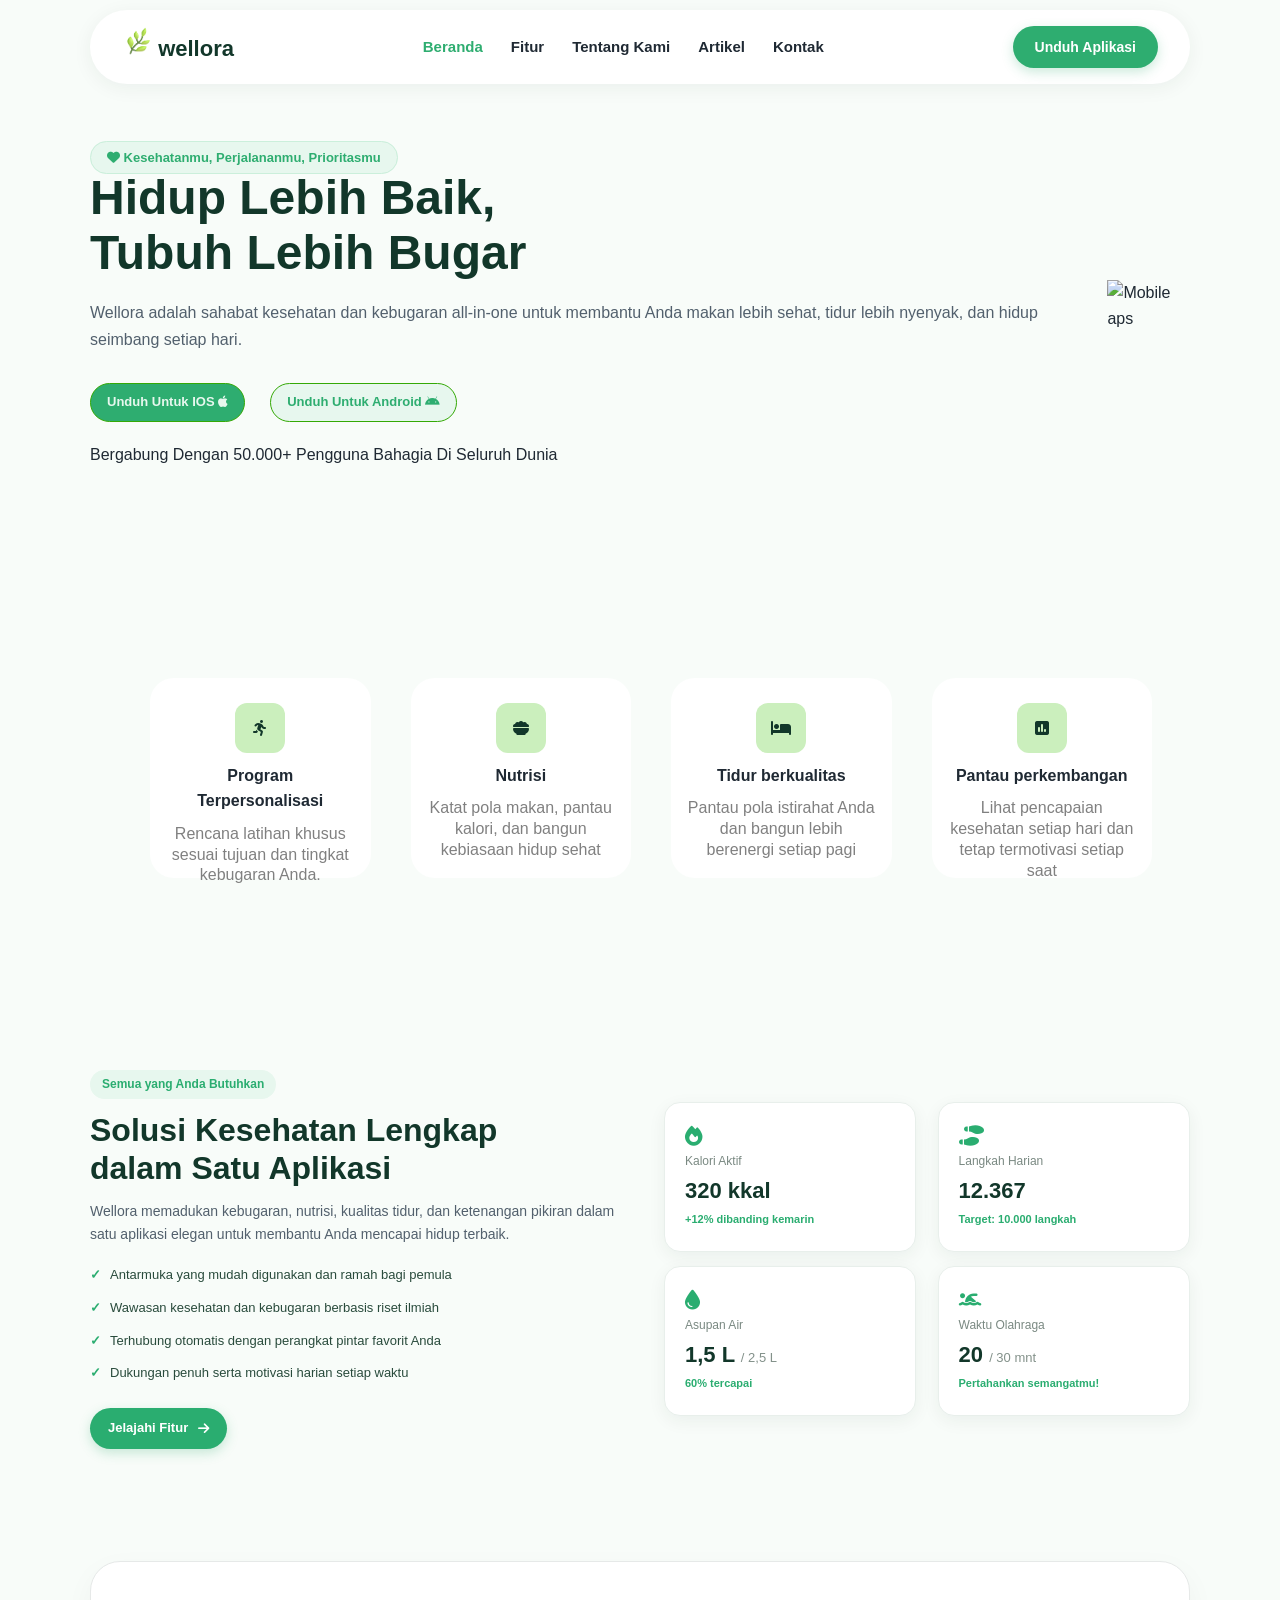
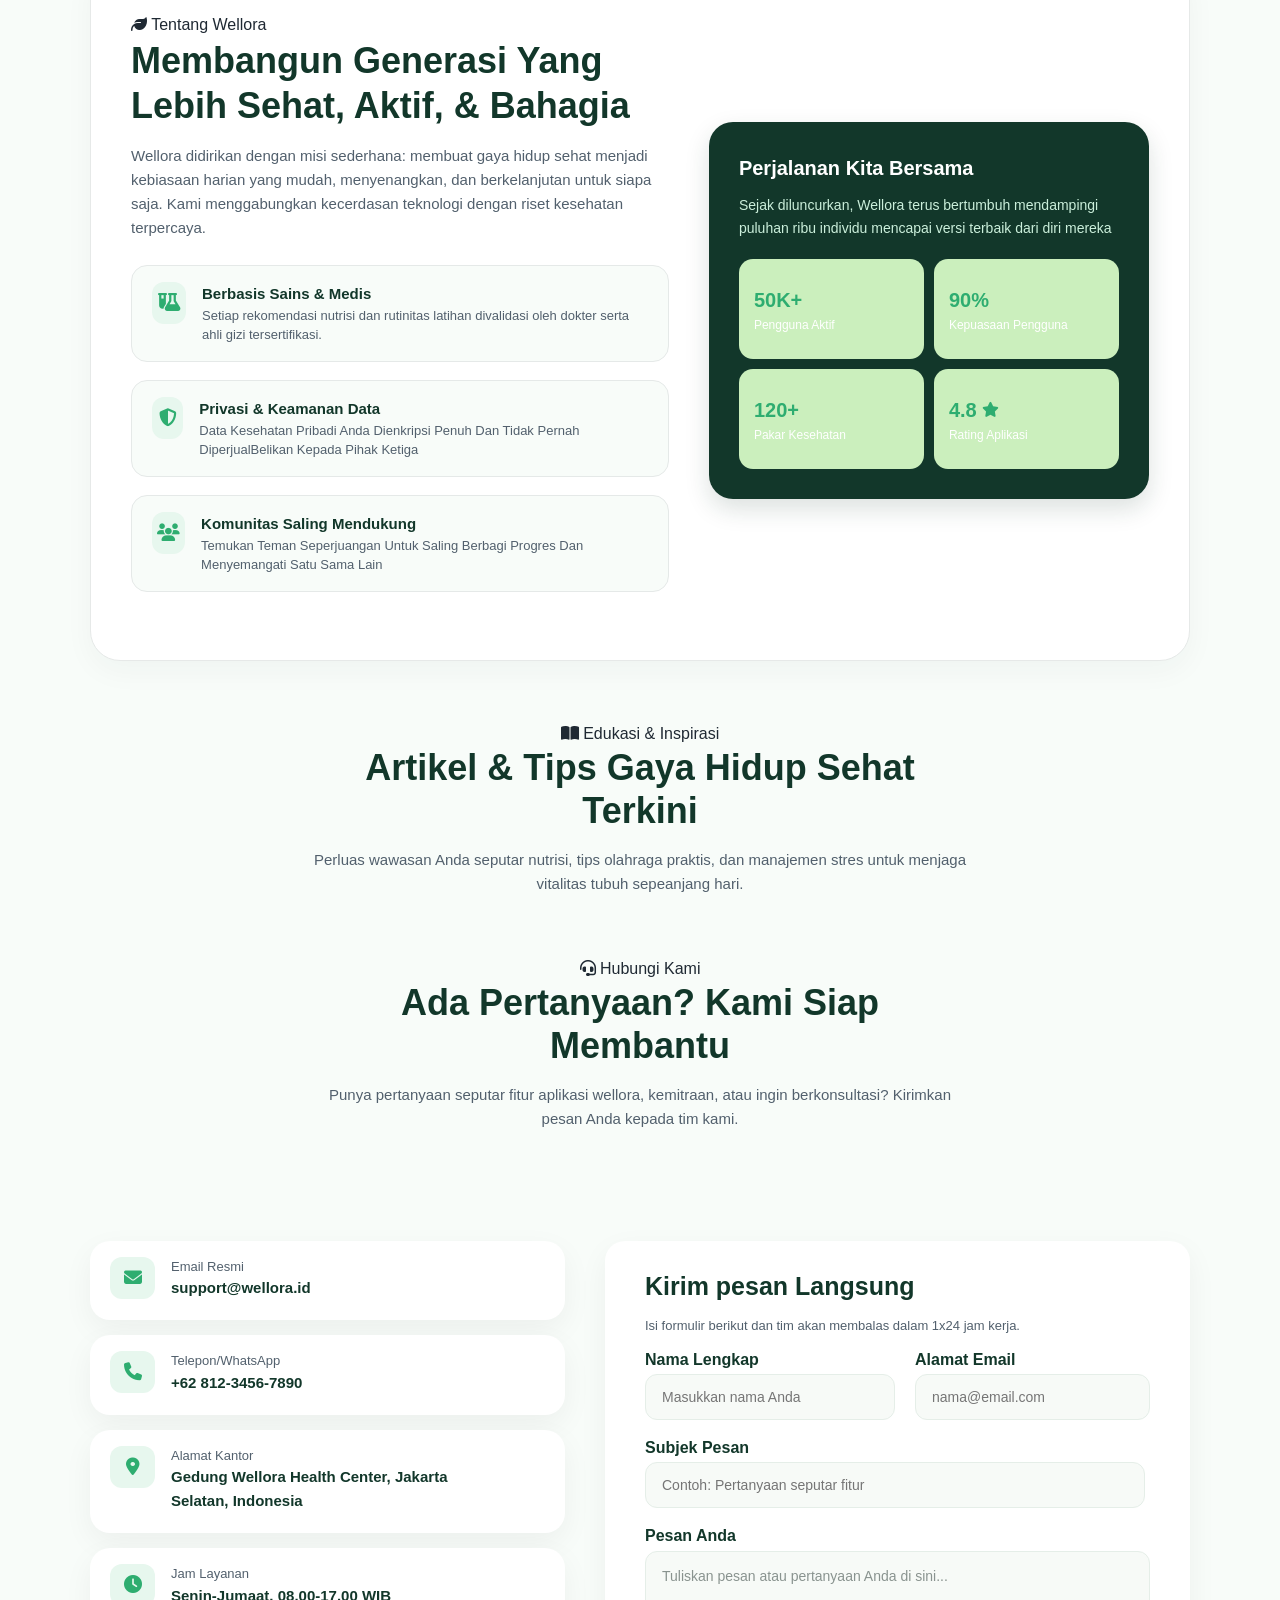
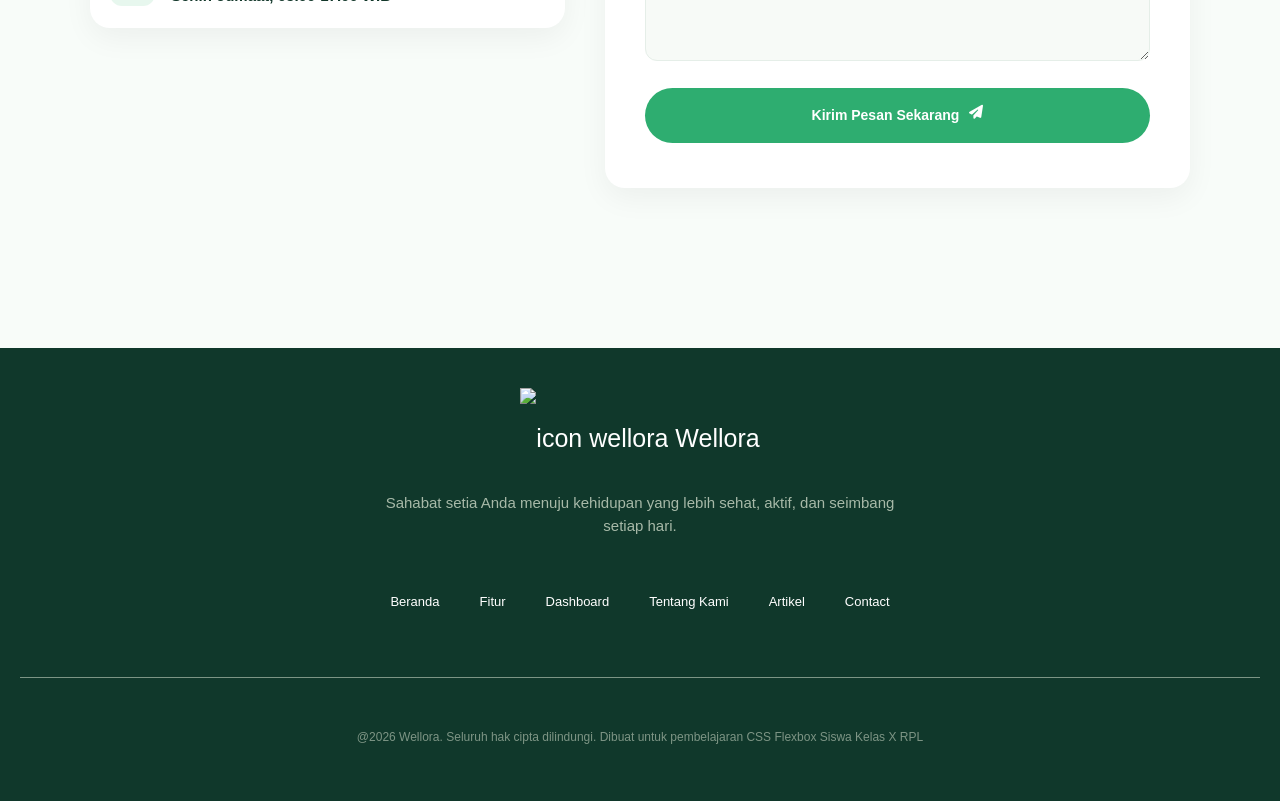
==== index.html @ 024cc9a0 "update lagi" ====
<!doctype html>
<html lang="en">
  <head>
    <meta charset="UTF-8" />
    <meta name="viewport" content="width=device-width, initial-scale=1.0" />
    <link rel="stylesheet" href="style.css" />
    <!-- Font Awesome Icon Library -->
    <link
      rel="stylesheet"
      href="https://cdnjs.cloudflare.com/ajax/libs/font-awesome/6.7.2/css/all.min.css"
    />
    <title>Wellora</title>
  </head>
  <body>
    <!-- Header -->
    <header>
      <!-- logo -->
      <a href="#" class="nav-logo">
        <span class="nav-logo">
          <img
            src="asset/logo wellora.png"
            alt="icon wellora"
            width="30"
            height="30"
          />
        </span>
        wellora
      </a>

      <!-- menu -->
      <nav class="nav-menu" id="beranda">
        <a href="#beranda" class="nav-item active"> Beranda </a>
        <a href="#feature" class="nav-item"> Fitur </a>
        <a href="#tenkam" class="nav-item"> Tentang Kami </a>
        <a href="#artikel" class="nav-item"> Artikel </a>
        <a href="#contact" class="nav-item"> Kontak </a>
      </nav>

      <!-- Tombol -->
      <div class="nav-button">
        <a href="#" class="btn-unduh"> Unduh Aplikasi</a>
      </div>
    </header>

    <!-- Hero -->
    <section class="hero">
      <div class="Text-Hero">
        <span class="badge-hero">
          <i class="fa-solid fa-heart"></i> Kesehatanmu, Perjalananmu,
          Prioritasmu
        </span>

        <h1 class="judul-hero">
          Hidup Lebih Baik,<br />
          Tubuh Lebih Bugar
        </h1>

        <p class="deskripsi-hero">
          Wellora adalah sahabat kesehatan dan kebugaran all-in-one untuk
          membantu Anda makan lebih sehat, tidur lebih nyenyak, dan hidup
          seimbang setiap hari.
        </p>

        <div class="button-hero">
          <a class="btn-hero-2" href="#"
            >Unduh Untuk IOS <i class="fa-brands fa-apple"></i
          ></a>
          <a class="btn-hero-3" href="#"
            >Unduh Untuk Android <i class="fa-brands fa-android"></i
          ></a>
        </div>

        <div class="tagline">
          Bergabung Dengan 50.000+ Pengguna Bahagia Di Seluruh Dunia
        </div>
      </div>

      <div class="Gambar-Hero">
        <img src="Asset/mobile.png" alt="Mobile aps" class="gambar" />
      </div>
    </section>

    <!-- kontainer -->
    <section class="container">
      <div class="box">
        <div class="icon"><i class="fa - solid fa-person-running"></i></div>
        <h4 class="desk-box">Program Terpersonalisasi</h4>
        <p class="p-icon">
          Rencana latihan khusus sesuai tujuan dan tingkat kebugaran Anda.
        </p>
        ​​
      </div>

      <div class="box">
        <div class="icon"><i class="fa - solid fa-bowl-food"> </i></div>
        <h4 class="desk-box">Nutrisi</h4>
        <p class="p-icon">
          Katat pola makan, pantau kalori, dan bangun kebiasaan hidup sehat
        </p>
      </div>

      <div class="box">
        <div class="icon"><i class="fa - solid fa-bed"> </i></div>
        <h4 class="desk-box">Tidur berkualitas</h4>
        <p class="p-icon">
          Pantau pola istirahat Anda dan bangun lebih berenergi setiap pagi
        </p>
      </div>

      <div class="box">
        <div class="icon">
          <i class="fa - solid fa-square-poll-vertical"> </i>
        </div>
        <h4 class="desk-box">Pantau perkembangan</h4>
        <p class="p-icon">
          Lihat pencapaian kesehatan setiap hari dan tetap termotivasi setiap
          saat
        </p>
      </div>
    </section>

    <!-- Solusi -->
    <section class="solusi" id="feature">
      <div class="solusi-copy">
        <span class="solusi-badge">Semua yang Anda Butuhkan</span>
        <h2>Solusi Kesehatan Lengkap dalam Satu Aplikasi</h2>
        <p class="solusi-desc">
          Wellora memadukan kebugaran, nutrisi, kualitas tidur, dan ketenangan
          pikiran dalam satu aplikasi elegan untuk membantu Anda mencapai hidup
          terbaik.
        </p>
        <ul class="solusi-list">
          <li>Antarmuka yang mudah digunakan dan ramah bagi pemula</li>
          <li>Wawasan kesehatan dan kebugaran berbasis riset ilmiah</li>
          <li>Terhubung otomatis dengan perangkat pintar favorit Anda</li>
          <li>Dukungan penuh serta motivasi harian setiap waktu</li>
        </ul>
        <a href="#" class="solusi-button"
          >Jelajahi Fitur
          <i class="fa-solid fa-arrow-right" aria-hidden="true"></i
        ></a>
      </div>
      <div class="solusi-grid">
        <article class="solusi-card">
          <i class="fa-solid fa-fire"></i>
          <span class="stat-label">Kalori Aktif</span>
          <strong>320 kkal</strong>
          <span class="stat-note">+12% dibanding kemarin</span>
        </article>
        <article class="solusi-card">
          <i class="fa-solid fa-shoe-prints stat-icon" aria-hidden="true"></i>
          <span class="stat-label">Langkah Harian</span>
          <strong>12.367</strong>
          <span class="stat-note">Target: 10.000 langkah</span>
        </article>
        <article class="solusi-card">
          <i class="fa-solid fa-droplet stat-icon" aria-hidden="true"></i>
          <span class="stat-label">Asupan Air</span>
          <strong>1,5 L <small>/ 2,5 L</small></strong>
          <span class="stat-note">60% tercapai</span>
        </article>
        <article class="solusi-card">
          <i
            class="fa-solid fa-person-swimming stat-icon"
            aria-hidden="true"
          ></i>
          <span class="stat-label">Waktu Olahraga</span>
          <strong>20 <small>/ 30 mnt</small></strong>
          <span class="stat-note">Pertahankan semangatmu!</span>
        </article>
      </div>
    </section>

    <!-- tentang kami -->
    <section class="tentang" id="tenkam">
      <div class="tentang-kiri">
        <span class="tentang-badge">
          <i class="fa-solid fa-leaf"></i> Tentang Wellora
        </span>
        <h2 class="tentang-title">
          Membangun Generasi Yang Lebih Sehat, Aktif, & Bahagia
        </h2>
        <p class="tentang-desc">
          Wellora didirikan dengan misi sederhana: membuat gaya hidup sehat
          menjadi kebiasaan harian yang mudah, menyenangkan, dan berkelanjutan
          untuk siapa saja. Kami menggabungkan kecerdasan teknologi dengan riset
          kesehatan terpercaya.
        </p>
        <div class="tentang-values">
          <!-- value 1 -->
          <div class="value-item">
            <div class="value-icon">
              <i class="fa-solid fa-flask-vial"></i>
            </div>
            <div class="value-text">
              <div class="value-title">Berbasis Sains & Medis</div>
              <div class="value-desc">
                Setiap rekomendasi nutrisi dan rutinitas latihan divalidasi oleh
                dokter serta ahli gizi tersertifikasi.
              </div>
            </div>
          </div>

          <!-- Value 2 -->
          <div class="value-item">
            <div class="value-icon">
              <i class="fa-solid fa-shield-halved"></i>
            </div>
            <div class="value-text">
              <div class="value-title">Privasi & Keamanan Data</div>
              <div class="value-desc">
                Data Kesehatan Pribadi Anda Dienkripsi Penuh Dan Tidak Pernah
                DiperjualBelikan Kepada Pihak Ketiga
              </div>
            </div>
          </div>

          <!-- Value 3 -->
          <div class="value-item">
            <div class="value-icon"><i class="fa-solid fa-users"></i></div>
            <div class="value-text">
              <div class="value-title">Komunitas Saling Mendukung</div>
              <div class="value-desc">
                Temukan Teman Seperjuangan Untuk Saling Berbagi Progres Dan
                Menyemangati Satu Sama Lain
              </div>
            </div>
          </div>
        </div>
      </div>

      <div class="tentang-kanan">
        <div class="box-tentang-kanan">
          <h2 class="title-tentang-kanan">Perjalanan Kita Bersama</h2>
          <p class="desc-tentang-kanan">
            Sejak diluncurkan, Wellora terus bertumbuh mendampingi puluhan ribu
            individu mencapai versi terbaik dari diri mereka
          </p>

          <div class="card-tentang-kanan">
            <div class="card-item">
              <span class="card-tentang-kanan-bawah">50K+</span>
              <span class="deskrip">Pengguna Aktif</span>
            </div>
            <div class="card-item">
              <span class="card-tentang-kanan-bawah">90%</span>
              <span class="deskrip">Kepuasaan Pengguna</span>
            </div>
            <div class="card-item">
              <span class="card-tentang-kanan-bawah">120+</span>
              <span class="deskrip">Pakar Kesehatan</span>
            </div>
            <div class="card-item">
              <span class="card-tentang-kanan-bawah"
                >4.8 <i class="fa-solid fa-star fa-xs"></i
              ></span>
              <span class="deskrip">Rating Aplikasi</span>
            </div>
          </div>
        </div>
      </div>
    </section>

    <!-- Artikel -->
     <section class="artikel" id="artikel">
  <div class="containerartikel">
    <span>
      <i class="fa-solid fa-book-open"></i> Edukasi & Inspirasi
    </span>
    <h1>Artikel & Tips Gaya Hidup Sehat<br>Terkini</h1>
    <p>Perluas wawasan Anda seputar nutrisi, tips olahraga praktis, dan manajemen stres untuk menjaga<br>vitalitas tubuh sepeanjang hari.</p>
  </div>
     </section>
  <!-- hubungi kami -->
  <section class="hubkami">
  <div class="containerhub">
    <span>
      <i class="fa-solid fa-headset"></i> Hubungi Kami
    </span>
    <h1>Ada Pertanyaan? Kami Siap<br>Membantu</h1>
    <p>Punya pertanyaan seputar fitur aplikasi wellora, kemitraan, atau ingin berkonsultasi? Kirimkan<br>pesan Anda kepada tim kami.</p>
  </div>
  </section>
  <section class="help" id="contact">
  <div class="line">
       <div class="linevalues">
         <div class="lineitem">
          <div class="lineicon">
          <i class="fa-solid fa-envelope"></i>
        </div>
        <div class="linetext">
          <div class="linetitle">Email Resmi</div>
         <div class="linedesc">support@wellora.id</div>
        </div>
       </div>
       <div class="lineitem">
          <div class="lineicon">
          <i class="fa-solid fa-phone"></i>
        </div>
        <div class="linetext">
          <div class="linetitle">Telepon/WhatsApp</div>
         <div class="linedesc">+62 812-3456-7890</div>
        </div>
       </div>
       <div class="lineitem">
          <div class="lineicon">
          <i class="fa-solid fa-location-dot"></i>
        </div>
        <div class="linetext">
          <div class="linetitle">Alamat Kantor</div>
         <div class="linedesc">Gedung Wellora Health Center, Jakarta <br> Selatan, Indonesia</div>
        </div>
       </div>
       <div class="lineitem">
          <div class="lineicon">
          <i class="fa-solid fa-clock"></i>
        </div>
        <div class="linetext">
          <div class="linetitle">Jam Layanan</div>
         <div class="linedesc">Senin-Jumaat, 08.00-17.00 WIB</div>
        </div>
       </div>
      </div>


    <div class="kirimepesan">
      <h1>Kirim pesan Langsung</h1>
      <p>Isi formulir berikut dan tim akan membalas dalam 1x24 jam kerja.</p>
      <div class="nama">
        <div class="namalengkap">
          <h2>Nama Lengkap</h2>
          <input type="text" placeholder="Masukkan nama Anda">
        </div>
          <div class="alamatemail">
            <h2>Alamat Email</h2>
            <input type="email" placeholder="nama@email.com">
          </div>
        </div>
          <div class="subjek">
            <div class="subjekpesan">
              <h2>Subjek Pesan</h2>
              <input type="text" placeholder="Contoh: Pertanyaan seputar fitur">
            </div>
            <div class="pesan">
              <div class="pesananda">
                <h2>Pesan Anda</h2>
                <textarea placeholder="Tuliskan pesan atau pertanyaan Anda di sini..."></textarea>
              </div>
            </div>
          </div>
      
      <div class="btnpesan">
        <p>Kirim Pesan Sekarang <i class="fa-solid fa-paper-plane"></i></p>
      </div>
    </div>
  </section>

  <!-- Footer -->
  <footer>
    <a href="#">
     <span>
      <img src="assets/logo wellora.png" alt="icon wellora" width="30" height="30">
     </span>
     Wellora
    </a>
    <p>Sahabat setia Anda menuju kehidupan yang lebih sehat, aktif, dan seimbang <br> setiap hari.</p>
      <nav>
      <a href="#" class="navfooter">Beranda</a>
      <a href="#" class="navfooter">Fitur</a>
      <a href="#" class="navfooter">Dashboard</a>
      <a href="#" class="navfooter">Tentang Kami</a>
      <a href="#" class="navfooter">Artikel</a>
      <a href="#" class="navfooter">Contact</a>
      </nav>
      <hr class="hrfooter">
      <p class="footerp">@2026 Wellora. Seluruh hak cipta dilindungi. Dibuat untuk pembelajaran CSS Flexbox Siswa Kelas X RPL</p>
  </footer>

    <button id="btnbacktotop" class="btn-back-to-top" onclick="keAtasHalaman()">
      <i class="fa-solid fa-arrow-up"></i>
    </button>

    <script>
      window.addEventListener("scroll", function () {
        const btntop = document.getElementById("btnbacktotop");

        if (window.scrollY > 300) {
          btntop.style.display = "flex";
        } else {
          btntop.style.display = "none";
        }
      });

      function keAtasHalaman() {
       window.scrollTo({
        top : 0, behavior: 'smooth'
       })
      }
    </script>
  </body>
</html>
---- style.css ----
:root{
  --warna-hijau-gelap : #12372A;
  --warna-buttom : #2EAD70;
  --warna-desc : #52606D;
  --size-text-desc : 16px
}

/* reset all */
* {
  box-sizing: border-box;
  margin: 0;
  padding: 0;
}

html{
  scroll-behavior: smooth;
}

body {
  font-family: "Segoe UI", Tahoma, Geneva, Verdana, sans-serif;
  background-color: #f8fcf9;
  color: #1f2933;
  line-height: 1.6; /*jarak antar baris */
}

/* memberikan jarak */
section{
  scroll-margin-top: 30px;
}

/* header dan navbar */
header {
  width: 90%;
  max-width: 1100px;
  background-color: white;
  border-radius: 40px;
  box-shadow: 0 4px 20px rgba(18, 55, 42, 0.06);
  margin: 10px auto 30px auto;
  padding: 16px 32px;

  display: flex;
  justify-content: space-between;
}

.nav-logo {
  font-size: 22px;
  font-weight: 800;
  color: #12372a;
  text-decoration: none;
}

.nav-menu {
  display: flex;
  align-items: center;
  gap: 28px;
}

.nav-item {
  color: #1f2933;
  text-decoration: none;
  font-weight: 600;
  font-size: 15px;
}

.nav-item:hover,
.nav-item.active {
  color: #2ead70;
  transition: color 0.2s ease;
}

.btn-unduh {
  background-color: #2ead70;
  padding: 10px 22px;
  border-radius: 25px;
  color: white;
  text-decoration: none;
  font-weight: 700;
  font-size: 14px;

  display: flex;
  align-items: center;

  box-shadow: 0 4px 12px rgba(46, 173, 112, 0.25);
}

.btn-unduh:hover {
  background-color: #248c5a;
  transform: translateY(-2px);
  transition: transform 0.2s ease;
}

/* hero section */
.hero,
.tentang {
  width: 90%;
  max-width: 1100px;
  margin: 0 auto;

  display: flex;
  justify-content: space-between;
  align-items: center;
  gap: 40px;

  padding-top: 30px;
  padding-bottom: 60px;
}

.gambar-hero {
}

.gambar {
  width: 100%;
  max-width: 380px;
  height: auto;
}

.badge-hero {
  background-color: #e7f7ee;
  color: #2ead70;
  padding: 8px 16px;
  border: 1px solid #cbefdb;
  border-radius: 20px;
  font-size: 13px;
  font-weight: 700;
}

.judul-hero {
  font-size: 48px;
  color: #12372a;
  font-weight: 800;
  line-height: 1.15;
  margin-bottom: 20px;
}

.deskripsi-hero {
  font-size: 16px;
  color: #52606d;
  line-height: 1.65;
  margin-bottom: 30px;
}

.button-hero {
  padding-bottom: 20px;

  display: flex;
  gap: 25px;
  align-items: center;
}

.btn-hero-2 {
  color: #e7f7ee;
  background-color: #2ead70;
  padding: 8px 16px;
  border: 1px solid #34a906;
  border-radius: 20px;
  font-size: 13px;
  font-weight: 700;
  text-decoration: none;
}

.btn-hero-2:hover {
  background-color: #e7f7ee;
  color: #2ead70;
  transform: translateY(-2px);
  transition: transform 0.2s ease;
}

.btn-hero-3 {
  color: #2ead70;
  background-color: #e7f7ee;
  padding: 8px 16px;
  border: 1px solid #34a906;
  border-radius: 20px;
  font-size: 13px;
  font-weight: 700;
  text-decoration: none;
}

.btn-hero-3:hover {
  background-color: #2ead70;
  color: #e7f7ee;
  transform: translateY(-2px);
  transition: transform 0.2s ease;
}

.container {
  width: 90%;
  max-width: auto;
  height: 500px;

  display: flex;

  align-items: center;
  gap: 40px;

  padding: 0 0 0 150px;
}

.box {
  width: 600px;
  height: 200px;
  border-radius: 24px;
  background-color: white;
  border: 1px;
  padding-top: 30px;
  /* box-shadow: 0 4px 20px rgba(18, 55, 42, 0.06); */
  display: block;
  text-align: center;

  padding: 15px;
}

/* Solusi */
.solusi {
  display: flex;
  justify-content: space-between;
  align-items: center;
  gap: 48px;
  width: 90%;
  max-width: 1100px;
  margin: 0 auto 70px;
  padding: 42px 0;
}

.solusi-copy {
  width: 48%;
}

.solusi-badge {
  display: inline-block;
  margin-bottom: 12px;
  padding: 5px 12px;
  border-radius: 20px;
  background: #e7f7ee;
  color: #2aad70;
  font-size: 12px;
  font-weight: 700;
}

.solusi-copy h2 {
  max-width: 480px;
  margin-bottom: 12px;
  color: #12372a;
  font-size: 32px;
  line-height: 1.2;
}

.solusi-desc {
  margin-bottom: 18px;
  color: #52606d;
  font-size: 14px;
  line-height: 1.7;
}

.solusi-list {
  display: flex;
  flex-direction: column;
  gap: 12px;
  margin-bottom: 24px;
  padding: 0;
  color: #294b3c;
  font-size: 13px;
  list-style: none;
}

.solusi-list li::before {
  content: "✓";
  margin-right: 9px;
  color: #2aad70;
  font-weight: 800;
}

.solusi-button {
  display: inline-flex;
  align-items: center;
  gap: 10px;
  padding: 10px 18px;
  border-radius: 24px;
  background: #2aad70;
  box-shadow: 0 4px 12px rgba(46, 173, 112, 0.25);
  color: #fff;
  font-size: 13px;
  font-weight: 700;
  text-decoration: none;
  transition:
    background-color 0.2s ease,
    transform 0.2s ease;
}

.solusi-button:hover {
  transform: translateY(-2px);
  background: #248c5a;
}

.solusi-grid {
  display: flex;
  flex-wrap: wrap;
  justify-content: space-between;
  gap: 14px;
  width: 48%;
}

.solusi-card {
  display: flex;
  min-height: 150px;
  flex-direction: column;
  align-items: flex-start;
  justify-content: center;
  gap: 6px;
  padding: 20px;
  border: 1px solid #e8efeb;
  border-radius: 16px;
  background: #fff;
  box-shadow: 0 5px 18px rgba(18, 55, 42, 0.06);
  width: 48%;
  color: #7a8982;
  font-size: 12px;
  transition: transform 0.2s ease;
}

.solusi-card i {
  color: #2aad70;
  font-size: 20px;
}

.solusi-card strong {
  color: #12372a;
  font-size: 22px;
  line-height: 1.25;
}

.solusi-card strong small {
  color: #83918a;
  font-size: 13px;
  font-weight: 500;
}

.solusi-card strong + span {
  color: #2aad70;
  font-size: 11px;
  font-weight: 600;
}
.solusi-card:hover {
  background-color: #ffffff;
  transform: translateY(-4px);
  box-shadow: 0 10px 24px rgba(18, 55, 42, 0.12);
}

.box:hover {
  transform: translateY(-5px);
  transition: transform 0.2s ease;
  box-shadow: 0 4px 20px rgba(11, 32, 25, 0.06);
}

.icon {
  background-color: #cbefbd;
  color: #12372a;
  border: 1px;
  border-radius: 12px;
  width: 50px;
  height: 50px;

  display: flex;
  justify-content: center;
  align-items: center;

  margin: auto;
  margin-top: 10px;
}

.desk-box {
  margin-top: 10px;
  margin-bottom: 10px;
}

.p-icon {
  line-height: 1.3;
  color: gray;
}

/* tentang */

.tentang {
  background-color: white;
  border-radius: 30px;
  box-shadow: 0 10px 30px rgba(18, 55, 42, 0.04);
  border: 1px solid #E6E9E8;

  padding: 50px 40px;
}

.tentang-kiri{
  display: flex;
  flex: 1.1;
  flex-direction: column;
}


.tentang-title{
  font-size: 36px;
  color: #12372A;
  font-weight: 800;
  line-height: 1.25;
  margin-bottom: 16px;
}

.tentang-desc{
  font-size: 15px;
  color: #52606D;
  line-height: 1.6;
  margin-bottom: 25px;
}

.value-item{
  display: flex;
  gap: 16px;
  background-color: #F8FCF9;
  padding: 16px 20px;
  border-radius: 16px;
  border: 1px solid #E5E9E8;
  margin-bottom: 18px;
}

.value-icon{
  font-size: 18px;
  border-radius: 12px;
  background-color: #E7F7EE;
  color: #2EAD70;
  width: 42px;
  height: 42px;

  display: flex; 
  align-items: center;
  justify-content: center;
}

.value-title{
  font-weight: 700;
  font-size: 15px;
  color: #12372A;
}

.value-desc{
  font-size: 13px;
  color: #52606D;
  line-height: 1.5;
}

.tentang-kanan{
  display: flex;
  flex: 0.9;
  flex-direction: column;
}

.box-tentang-kanan{
  background-color: #12372A;
  color: white;
  padding: 30px;
  border-radius: 24px;
  box-shadow: 0 10px 25px rgba(18, 55, 42, 0.15);
}

.title-tentang-kanan{
  font-size: 20px;
  font-weight: 800;
  color: white;
}

.desc-tentang-kanan{
  font-size: 14px;
  color: #CBEFDB;
  margin-top: 10px;
  margin-bottom: 20px;
}

.card-tentang-kanan{
  display: flex;
  flex-wrap: wrap;
  gap: 10px;
}

.card-item{
 background-color: #cbefbd;
 width: 185px;
 height: 100px;
 font-size: 10px;
 border-radius: 14px;
 display: flex;
 flex-direction: column;
 justify-content: center;
 align-items: start;
 padding-left: 15px;
}

.card-tentang-kanan-bawah{
 color: #2ead70;
 font-size: 20px;
 font-weight: 900;
}

.deskrip{
  font-size: 12px;
}

/* hubungi kami */

.hubkami {
  width: 90%;
  max-width: 1100px;
  margin: 10px auto 30px auto;
  text-align: center;
  display: flex;
  align-items: center;
  justify-content: center;
  margin-top: 60px;
  margin-bottom: 60px;
}

.hubkami span {
  font-weight: 150px;
}

.hubkami h1 {
  font-size: 36px;
  color: #12372A;
  line-height: 1.2;
  font-weight: 800;
  margin-bottom: 15px;
}

.hubkami p {
  font-size: 15px;
  color: #52606d;
  font-weight: 150px;
  line-height: 1.6;
} 

/* help */
.linevalues {
  display: flex;
  flex-direction: column;
  gap: 15px;
  width: 100%;
  max-width: 500px;
}

.lineitem {
  display: flex;
  gap: 16px;
  background-color: white;
  padding: 16px 20px;
  border-radius: 20px;
  box-shadow: 0 10px 30px rgba(0, 0, 0, 0.05);
  align-items: flex-start;
}

.lineicon {
  font-size: 18px;
  border-radius: 12px;
  background-color: #E7F7EE;
  color: #2ead70;
  width: 45px;
  height: 42px;
  display: flex;
  align-items: center;
  justify-content: center;
  flex-shrink: 0;
}

.linetitle {
    font-size: 13px;
  color: #52606D;
  line-height: 1.5;
}

.linedesc {
  font-weight: 800;
  font-size: 15px;
  color: #12372A;
  margin-bottom: 4px;
}

.kirimepesan {
  width: 1000px;
  gap: 16px;
  background-color: white;
  padding: 30px 40px;
  border-radius: 20px;
  box-shadow: 0 10px 30px rgba(0, 0, 0, 0.05);
}

.kirimepesan h1 {
  font-size: 25px;
  color: #12372A;
  line-height: 1.2;
  font-weight: 800;
  margin-bottom: 15px;
}

.kirimepesan p {
  font-size: 13px;
  color: #52606D;
  line-height: 1.5;
  margin-bottom: 15px;
}

.nama {
  display: flex;
  gap: 20px;
}

.namalengkap h2 {
  font-size: 16px;
  color: #12372A;
  line-height: 1.2;
  font-weight: 800;
  margin-bottom: 5px;
}

.alamatemail h2 {
  font-size: 16px;
  color: #12372A;
  line-height: 1.2;
  font-weight: 800;
  margin-bottom: 5px;
}

.namalengkap input {
    padding: 14px 16px;
    margin-bottom: 18px;
    border: 1px solid #e5eee8;
    border-radius: 12px;
    background-color: #f7faf7;
    font-family: Arial, sans-serif;
    font-size: 14px;
    box-sizing: border-box;
    width: 250px;
}

textarea {
    height: 110px;
}

label {
    display: block;
    margin-bottom: 10px;
    font-weight: bold;
    color: #25483d;
}

.alamatemail input {
     padding: 14px 16px;
    margin-bottom: 18px;
    border: 1px solid #e5eee8;
    border-radius: 12px;
    background-color: #f7faf7;
    font-family: Arial, sans-serif;
    font-size: 14px;
    box-sizing: border-box;
    width: 235px;
}

.subjek {
  display: flex;
  flex-direction: column;
}

.subjekpesan h2 {
  font-size: 16px;
  color: #12372A;
  line-height: 1.2;
  font-weight: 800;
  margin-bottom: 5px;
}

.subjekpesan input {
    padding: 14px 16px;
    margin-bottom: 18px;
    border: 1px solid #e5eee8;
    border-radius: 12px;
    background-color: #f7faf7;
    font-family: Arial, sans-serif;
    font-size: 14px;
    box-sizing: border-box;
    width: 500px;
}

.pesananda h2 {
  font-size: 16px;
  color: #12372A;
  line-height: 1.2;
  font-weight: 800;
  margin-bottom: 5px;
}

textarea {
    width: 100%;
    height: 110px;
    padding: 16px;
    box-sizing: border-box;
    border: 1px solid #e5eee8;
    border-radius: 12px;
    background-color: #f7faf7;
    font-family: Arial, sans-serif;
    font-size: 14px;
    color: #25483d;
    resize: vertical;
    outline: none;
}

textarea::placeholder {
    color: #89938f;
}

.btnpesan {
  margin-top: 20px;
  background-color: #2ead70;
  text-align: center;
  border-radius: 30px;
}

.btnpesan:hover {
  background-color: #248c5a;
  transform: translateY(-2px);
  transition: transform 0.2s ease;
}


.btnpesan p {
  color: white;
  border-radius: 25px;
  padding: 17px 30px;
  border: none;
  font-weight: 700;
  font-size: 14px;
  display: flex;
  justify-content: center;
  gap: 10px;
}

.line {
  width: 90%;
  max-width: 1100px;
  margin: 0 auto;

  display: flex;
  justify-content: space-between;
  gap: 40px;
  padding-top: 50px;
  padding-bottom: 60px;
}

footer {
  margin-top: 100px;
    width: 100%;
    min-height: 310px;
    background-color: #10382B;
    box-sizing: border-box;
    padding: 40px 20px;
    text-align: center;
    line-height: 100px;
}

footer a{
  color: white;
  text-decoration: none;
  font-size: 25px;
  font-weight: 500;
}

footer p {
  font-size: 15px;
  color: #A7B9A8;
  line-height: 1.5;
  margin-bottom: 15px;
}

footer nav {
  display: flex;
  justify-content: center;
  gap: 40px;
}

.navfooter  {
  font-size: 13px;
}

.footerp {
  color: #a7b9a8b8;
  font-size: 12px;
  margin-top: 50px;
}

.hrfooter {
    border: none;
    height: 1px;
    background-color: #a7b9a8b8;
    margin: 25px 0;
}

/* artikel */
.artikel {
  width: 90%;
  max-width: 1100px;
  margin: 10px auto 30px auto;
  text-align: center;
  display: flex;
  align-items: center;
  justify-content: center;
  margin-top: 60px;
  margin-bottom: 60px;
}

.artikel span {
  font-weight: 150px;
}

.artikel h1 {
  font-size: 36px;
  color: #12372A;
  line-height: 1.2;
  font-weight: 800;
  margin-bottom: 15px;
}

.artikel p {
  font-size: 15px;
  color: #52606d;
  font-weight: 150px;
  line-height: 1.6;
}

.btn-back-to-top{
  position: fixed;
  bottom: 30px;
  right: 30px;
  width: 48px;
  height: 48px;
  background-color: #2ead70;
  color: #ffff;
  border: none;
  border-radius: 50%;
  align-items: center;
  justify-content: center;
  font-size: 18px;
  cursor: pointer;
  box-shadow: 0 6px 18px rgba(46, 173, 112, 0.4);
  z-index: 999;
  transition: all 0.2s ease;
  display: none;
}

.btn-back-to-top:hover{
  background-color: var(--warna-hijau-gelap);
  transform: translateY(-3px);
}
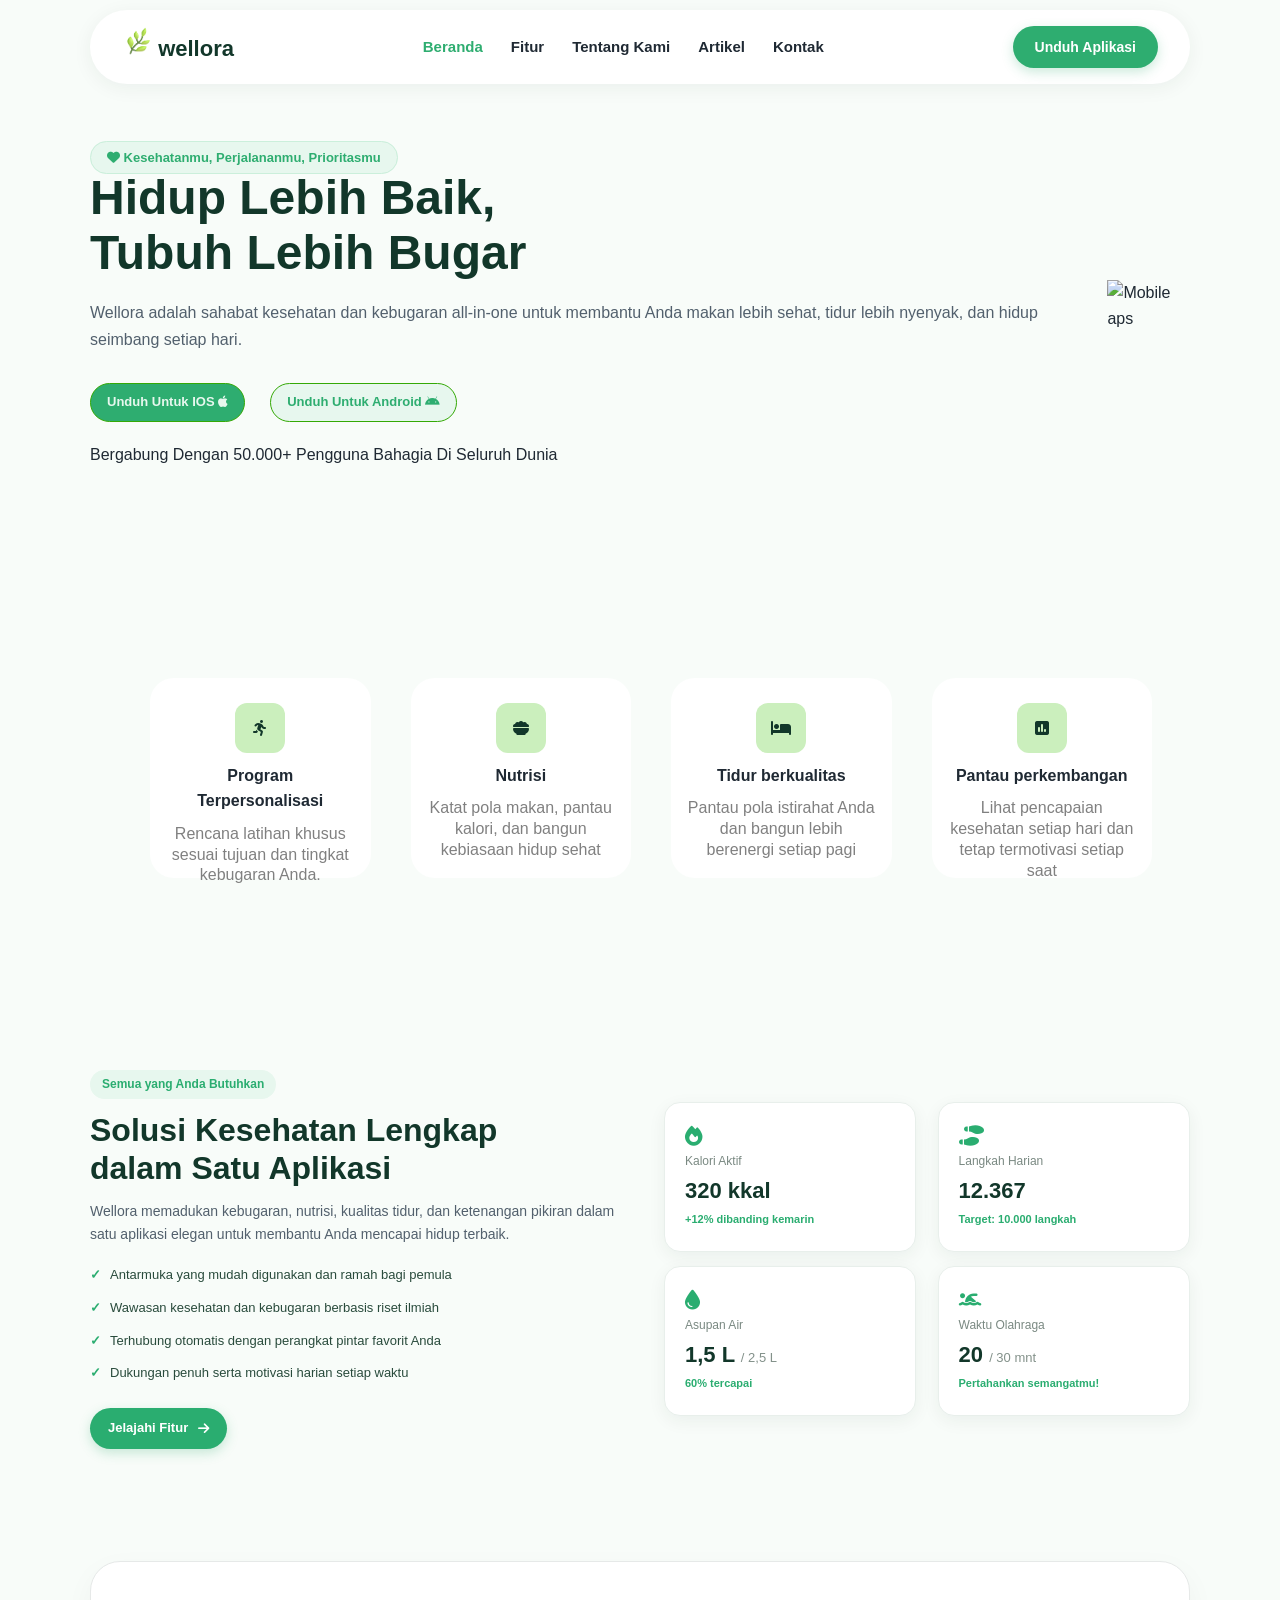
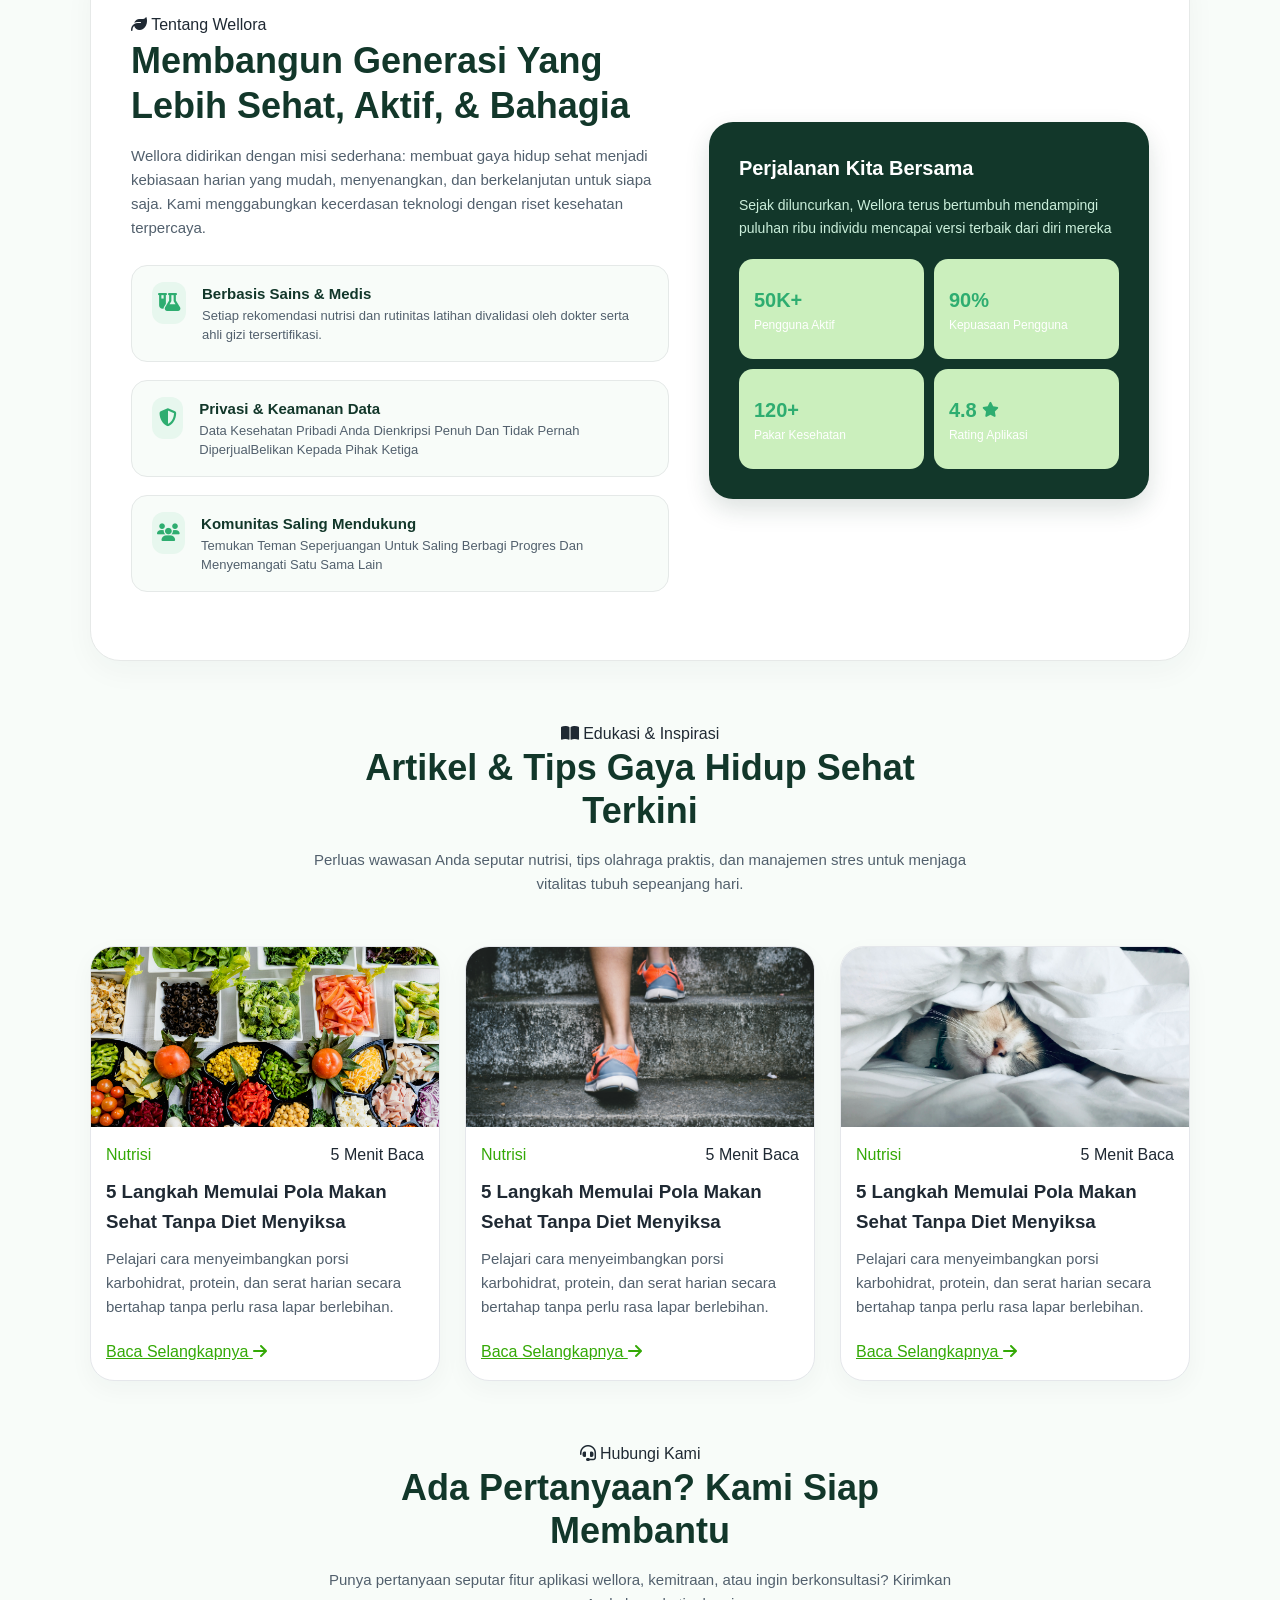
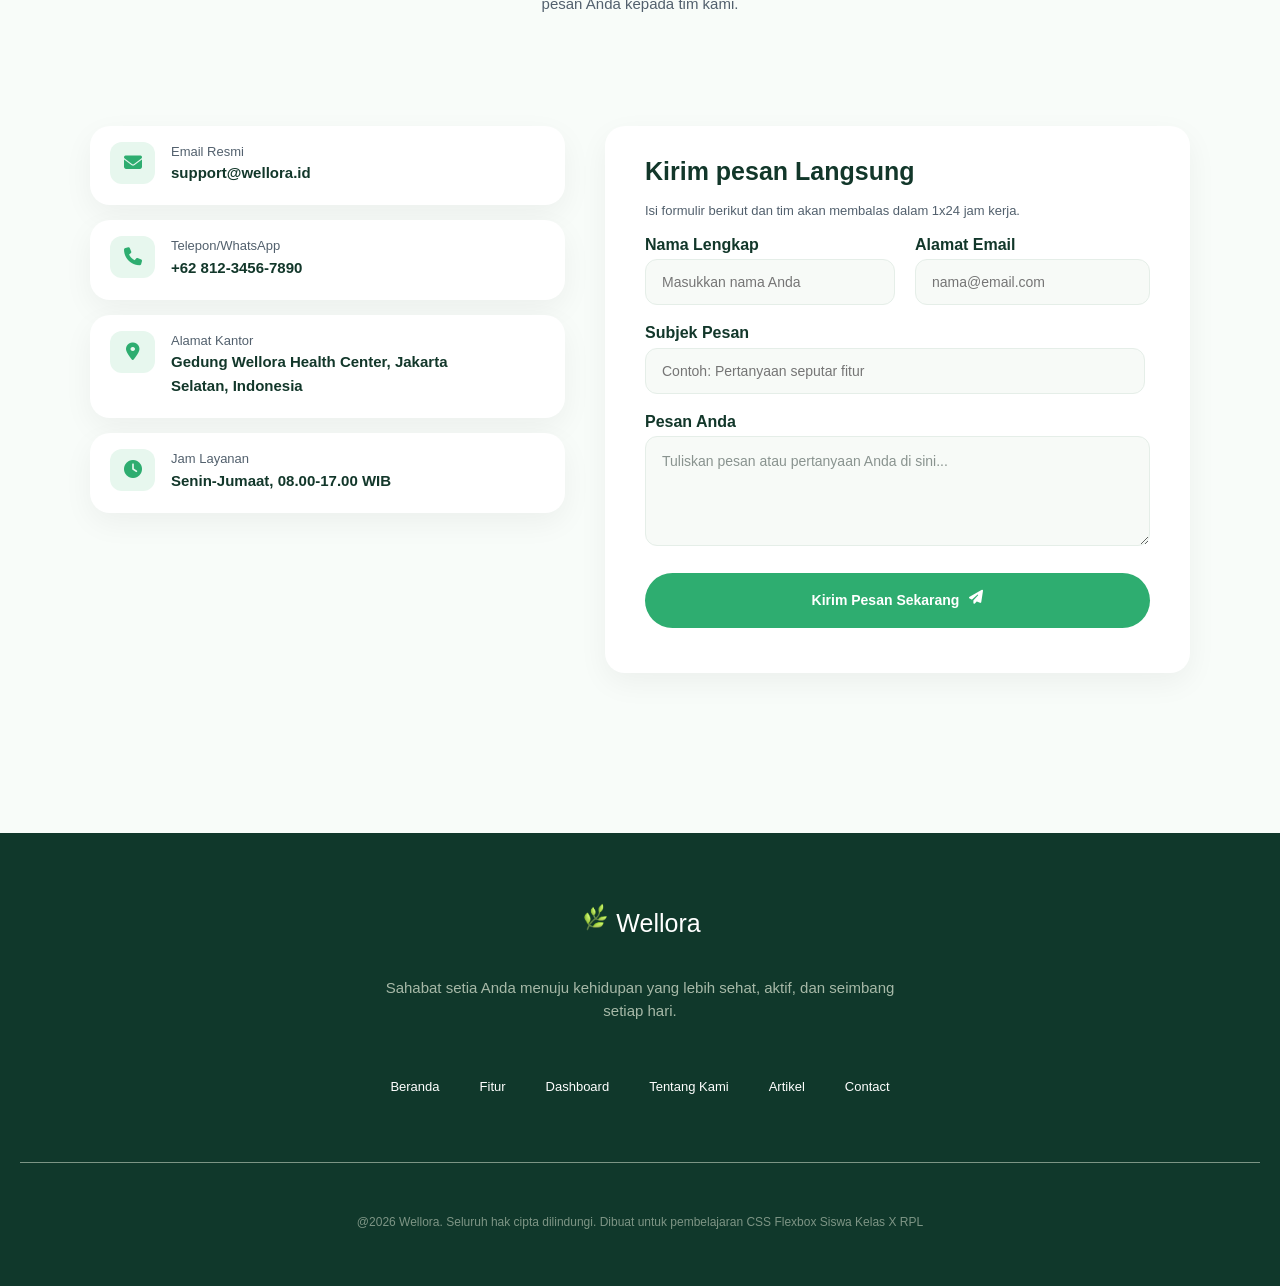
==== commit e8707eec: "update page" ====
--- a/index.html
+++ b/index.html
@@ -4,6 +4,7 @@
     <meta charset="UTF-8" />
     <meta name="viewport" content="width=device-width, initial-scale=1.0" />
     <link rel="stylesheet" href="style.css" />
+    <link rel="shortcut icon" href="asset/logo wellora.png" type="image/x-icon">
     <!-- Font Awesome Icon Library -->
     <link
       rel="stylesheet"
@@ -263,6 +264,7 @@
 
     <!-- Artikel -->
      <section class="artikel" id="artikel">
+      <!-- Judul -->
   <div class="containerartikel">
     <span>
       <i class="fa-solid fa-book-open"></i> Edukasi & Inspirasi
@@ -270,6 +272,78 @@
     <h1>Artikel & Tips Gaya Hidup Sehat<br>Terkini</h1>
     <p>Perluas wawasan Anda seputar nutrisi, tips olahraga praktis, dan manajemen stres untuk menjaga<br>vitalitas tubuh sepeanjang hari.</p>
   </div>
+
+  <!-- 3card -->
+   <div class="artikel-grid">
+    <!-- Artikel-1 -->
+     <div class="artikel-card">
+      <div class="artikel-img-box">
+        <img src="asset/dan-gold-4_jhDO54BYg-unsplash.jpg" alt="Pola Makan Sehat Nutrisi" class="artikel-img" width="600">
+      </div>
+      <div class="artikel-content">
+      <div class="artikel-meta">
+        <span class=artikel-tag>Nutrisi</span>
+        <span>5 Menit Baca</span>
+      </div>
+      <h3 class="artikel-title">
+        5 Langkah Memulai Pola Makan Sehat Tanpa Diet Menyiksa
+      </h3>
+     <p class="article-snippet">
+      Pelajari cara menyeimbangkan porsi karbohidrat, protein, dan serat harian secara bertahap tanpa perlu rasa lapar berlebihan.
+     </p>
+     <a href="detail-berita.html" class="artikel-link">
+      Baca Selangkapnya
+      <i class="fa-solid fa-arrow-right"></i>
+     </a>
+      </div>
+     </div>
+
+      <!-- Artikel-2 -->
+     <div class="artikel-card">
+      <div class="artikel-img-box">
+        <img src="asset/bruno-nascimento-PHIgYUGQPvU-unsplash.jpg" alt="Pola Makan Sehat Nutrisi" class="artikel-img" width="600">
+      </div>
+      <div class="artikel-content">
+      <div class="artikel-meta">
+        <span class=artikel-tag>Nutrisi</span>
+        <span>5 Menit Baca</span>
+      </div>
+      <h3 class="artikel-title">
+        5 Langkah Memulai Pola Makan Sehat Tanpa Diet Menyiksa
+      </h3>
+     <p class="article-snippet">
+      Pelajari cara menyeimbangkan porsi karbohidrat, protein, dan serat harian secara bertahap tanpa perlu rasa lapar berlebihan.
+     </p>
+     <a href="" class="artikel-link">
+      Baca Selangkapnya
+      <i class="fa-solid fa-arrow-right"></i>
+     </a>
+      </div>
+     </div>
+
+      <!-- Artikel-3 -->
+     <div class="artikel-card">
+      <div class="artikel-img-box">
+        <img src="asset/kate-stone-matheson-uy5t-CJuIK4-unsplash.jpg" alt="Pola Makan Sehat Nutrisi" class="artikel-img" width="600">
+      </div>
+      <div class="artikel-content">
+      <div class="artikel-meta">
+        <span class=artikel-tag>Nutrisi</span>
+        <span>5 Menit Baca</span>
+      </div>
+      <h3 class="artikel-title">
+        5 Langkah Memulai Pola Makan Sehat Tanpa Diet Menyiksa
+      </h3>
+     <p class="article-snippet">
+      Pelajari cara menyeimbangkan porsi karbohidrat, protein, dan serat harian secara bertahap tanpa perlu rasa lapar berlebihan.
+     </p>
+     <a href="" class="artikel-link">
+      Baca Selangkapnya
+      <i class="fa-solid fa-arrow-right"></i>
+     </a>
+      </div>
+     </div>
+   </div>
      </section>
   <!-- hubungi kami -->
   <section class="hubkami">
@@ -359,7 +433,7 @@
   <footer>
     <a href="#">
      <span>
-      <img src="assets/logo wellora.png" alt="icon wellora" width="30" height="30">
+      <img src="asset/logo wellora.png" alt="icon wellora" width="30" height="30">
      </span>
      Wellora
     </a>
--- a/style.css
+++ b/style.css
@@ -1,8 +1,8 @@
-:root{
-  --warna-hijau-gelap : #12372A;
-  --warna-buttom : #2EAD70;
-  --warna-desc : #52606D;
-  --size-text-desc : 16px
+:root {
+  --warna-hijau-gelap: #12372a;
+  --warna-buttom: #2ead70;
+  --warna-desc: #52606d;
+  --size-text-desc: 16px;
 }
 
 /* reset all */
@@ -12,7 +12,7 @@
   padding: 0;
 }
 
-html{
+html {
   scroll-behavior: smooth;
 }
 
@@ -24,7 +24,7 @@
 }
 
 /* memberikan jarak */
-section{
+section {
   scroll-margin-top: 30px;
 }
 
@@ -384,121 +384,120 @@
   background-color: white;
   border-radius: 30px;
   box-shadow: 0 10px 30px rgba(18, 55, 42, 0.04);
-  border: 1px solid #E6E9E8;
+  border: 1px solid #e6e9e8;
 
   padding: 50px 40px;
 }
 
-.tentang-kiri{
+.tentang-kiri {
   display: flex;
   flex: 1.1;
   flex-direction: column;
 }
 
-
-.tentang-title{
+.tentang-title {
   font-size: 36px;
-  color: #12372A;
+  color: #12372a;
   font-weight: 800;
   line-height: 1.25;
   margin-bottom: 16px;
 }
 
-.tentang-desc{
+.tentang-desc {
   font-size: 15px;
-  color: #52606D;
+  color: #52606d;
   line-height: 1.6;
   margin-bottom: 25px;
 }
 
-.value-item{
+.value-item {
   display: flex;
   gap: 16px;
-  background-color: #F8FCF9;
+  background-color: #f8fcf9;
   padding: 16px 20px;
   border-radius: 16px;
-  border: 1px solid #E5E9E8;
+  border: 1px solid #e5e9e8;
   margin-bottom: 18px;
 }
 
-.value-icon{
+.value-icon {
   font-size: 18px;
   border-radius: 12px;
-  background-color: #E7F7EE;
-  color: #2EAD70;
+  background-color: #e7f7ee;
+  color: #2ead70;
   width: 42px;
   height: 42px;
 
-  display: flex; 
+  display: flex;
   align-items: center;
   justify-content: center;
 }
 
-.value-title{
+.value-title {
   font-weight: 700;
   font-size: 15px;
-  color: #12372A;
-}
-
-.value-desc{
+  color: #12372a;
+}
+
+.value-desc {
   font-size: 13px;
-  color: #52606D;
+  color: #52606d;
   line-height: 1.5;
 }
 
-.tentang-kanan{
+.tentang-kanan {
   display: flex;
   flex: 0.9;
   flex-direction: column;
 }
 
-.box-tentang-kanan{
-  background-color: #12372A;
+.box-tentang-kanan {
+  background-color: #12372a;
   color: white;
   padding: 30px;
   border-radius: 24px;
   box-shadow: 0 10px 25px rgba(18, 55, 42, 0.15);
 }
 
-.title-tentang-kanan{
+.title-tentang-kanan {
   font-size: 20px;
   font-weight: 800;
   color: white;
 }
 
-.desc-tentang-kanan{
+.desc-tentang-kanan {
   font-size: 14px;
-  color: #CBEFDB;
+  color: #cbefdb;
   margin-top: 10px;
   margin-bottom: 20px;
 }
 
-.card-tentang-kanan{
+.card-tentang-kanan {
   display: flex;
   flex-wrap: wrap;
   gap: 10px;
 }
 
-.card-item{
- background-color: #cbefbd;
- width: 185px;
- height: 100px;
- font-size: 10px;
- border-radius: 14px;
- display: flex;
- flex-direction: column;
- justify-content: center;
- align-items: start;
- padding-left: 15px;
-}
-
-.card-tentang-kanan-bawah{
- color: #2ead70;
- font-size: 20px;
- font-weight: 900;
-}
-
-.deskrip{
+.card-item {
+  background-color: #cbefbd;
+  width: 185px;
+  height: 100px;
+  font-size: 10px;
+  border-radius: 14px;
+  display: flex;
+  flex-direction: column;
+  justify-content: center;
+  align-items: start;
+  padding-left: 15px;
+}
+
+.card-tentang-kanan-bawah {
+  color: #2ead70;
+  font-size: 20px;
+  font-weight: 900;
+}
+
+.deskrip {
   font-size: 12px;
 }
 
@@ -522,7 +521,7 @@
 
 .hubkami h1 {
   font-size: 36px;
-  color: #12372A;
+  color: #12372a;
   line-height: 1.2;
   font-weight: 800;
   margin-bottom: 15px;
@@ -533,7 +532,7 @@
   color: #52606d;
   font-weight: 150px;
   line-height: 1.6;
-} 
+}
 
 /* help */
 .linevalues {
@@ -557,7 +556,7 @@
 .lineicon {
   font-size: 18px;
   border-radius: 12px;
-  background-color: #E7F7EE;
+  background-color: #e7f7ee;
   color: #2ead70;
   width: 45px;
   height: 42px;
@@ -568,15 +567,15 @@
 }
 
 .linetitle {
-    font-size: 13px;
-  color: #52606D;
+  font-size: 13px;
+  color: #52606d;
   line-height: 1.5;
 }
 
 .linedesc {
   font-weight: 800;
   font-size: 15px;
-  color: #12372A;
+  color: #12372a;
   margin-bottom: 4px;
 }
 
@@ -591,7 +590,7 @@
 
 .kirimepesan h1 {
   font-size: 25px;
-  color: #12372A;
+  color: #12372a;
   line-height: 1.2;
   font-weight: 800;
   margin-bottom: 15px;
@@ -599,7 +598,7 @@
 
 .kirimepesan p {
   font-size: 13px;
-  color: #52606D;
+  color: #52606d;
   line-height: 1.5;
   margin-bottom: 15px;
 }
@@ -611,7 +610,7 @@
 
 .namalengkap h2 {
   font-size: 16px;
-  color: #12372A;
+  color: #12372a;
   line-height: 1.2;
   font-weight: 800;
   margin-bottom: 5px;
@@ -619,45 +618,45 @@
 
 .alamatemail h2 {
   font-size: 16px;
-  color: #12372A;
+  color: #12372a;
   line-height: 1.2;
   font-weight: 800;
   margin-bottom: 5px;
 }
 
 .namalengkap input {
-    padding: 14px 16px;
-    margin-bottom: 18px;
-    border: 1px solid #e5eee8;
-    border-radius: 12px;
-    background-color: #f7faf7;
-    font-family: Arial, sans-serif;
-    font-size: 14px;
-    box-sizing: border-box;
-    width: 250px;
+  padding: 14px 16px;
+  margin-bottom: 18px;
+  border: 1px solid #e5eee8;
+  border-radius: 12px;
+  background-color: #f7faf7;
+  font-family: Arial, sans-serif;
+  font-size: 14px;
+  box-sizing: border-box;
+  width: 250px;
 }
 
 textarea {
-    height: 110px;
+  height: 110px;
 }
 
 label {
-    display: block;
-    margin-bottom: 10px;
-    font-weight: bold;
-    color: #25483d;
+  display: block;
+  margin-bottom: 10px;
+  font-weight: bold;
+  color: #25483d;
 }
 
 .alamatemail input {
-     padding: 14px 16px;
-    margin-bottom: 18px;
-    border: 1px solid #e5eee8;
-    border-radius: 12px;
-    background-color: #f7faf7;
-    font-family: Arial, sans-serif;
-    font-size: 14px;
-    box-sizing: border-box;
-    width: 235px;
+  padding: 14px 16px;
+  margin-bottom: 18px;
+  border: 1px solid #e5eee8;
+  border-radius: 12px;
+  background-color: #f7faf7;
+  font-family: Arial, sans-serif;
+  font-size: 14px;
+  box-sizing: border-box;
+  width: 235px;
 }
 
 .subjek {
@@ -667,49 +666,49 @@
 
 .subjekpesan h2 {
   font-size: 16px;
-  color: #12372A;
+  color: #12372a;
   line-height: 1.2;
   font-weight: 800;
   margin-bottom: 5px;
 }
 
 .subjekpesan input {
-    padding: 14px 16px;
-    margin-bottom: 18px;
-    border: 1px solid #e5eee8;
-    border-radius: 12px;
-    background-color: #f7faf7;
-    font-family: Arial, sans-serif;
-    font-size: 14px;
-    box-sizing: border-box;
-    width: 500px;
+  padding: 14px 16px;
+  margin-bottom: 18px;
+  border: 1px solid #e5eee8;
+  border-radius: 12px;
+  background-color: #f7faf7;
+  font-family: Arial, sans-serif;
+  font-size: 14px;
+  box-sizing: border-box;
+  width: 500px;
 }
 
 .pesananda h2 {
   font-size: 16px;
-  color: #12372A;
+  color: #12372a;
   line-height: 1.2;
   font-weight: 800;
   margin-bottom: 5px;
 }
 
 textarea {
-    width: 100%;
-    height: 110px;
-    padding: 16px;
-    box-sizing: border-box;
-    border: 1px solid #e5eee8;
-    border-radius: 12px;
-    background-color: #f7faf7;
-    font-family: Arial, sans-serif;
-    font-size: 14px;
-    color: #25483d;
-    resize: vertical;
-    outline: none;
+  width: 100%;
+  height: 110px;
+  padding: 16px;
+  box-sizing: border-box;
+  border: 1px solid #e5eee8;
+  border-radius: 12px;
+  background-color: #f7faf7;
+  font-family: Arial, sans-serif;
+  font-size: 14px;
+  color: #25483d;
+  resize: vertical;
+  outline: none;
 }
 
 textarea::placeholder {
-    color: #89938f;
+  color: #89938f;
 }
 
 .btnpesan {
@@ -724,7 +723,6 @@
   transform: translateY(-2px);
   transition: transform 0.2s ease;
 }
-
 
 .btnpesan p {
   color: white;
@@ -752,16 +750,16 @@
 
 footer {
   margin-top: 100px;
-    width: 100%;
-    min-height: 310px;
-    background-color: #10382B;
-    box-sizing: border-box;
-    padding: 40px 20px;
-    text-align: center;
-    line-height: 100px;
-}
-
-footer a{
+  width: 100%;
+  min-height: 310px;
+  background-color: #10382b;
+  box-sizing: border-box;
+  padding: 40px 20px;
+  text-align: center;
+  line-height: 100px;
+}
+
+footer a {
   color: white;
   text-decoration: none;
   font-size: 25px;
@@ -770,7 +768,7 @@
 
 footer p {
   font-size: 15px;
-  color: #A7B9A8;
+  color: #a7b9a8;
   line-height: 1.5;
   margin-bottom: 15px;
 }
@@ -781,7 +779,7 @@
   gap: 40px;
 }
 
-.navfooter  {
+.navfooter {
   font-size: 13px;
 }
 
@@ -792,10 +790,10 @@
 }
 
 .hrfooter {
-    border: none;
-    height: 1px;
-    background-color: #a7b9a8b8;
-    margin: 25px 0;
+  border: none;
+  height: 1px;
+  background-color: #a7b9a8b8;
+  margin: 25px 0;
 }
 
 /* artikel */
@@ -803,21 +801,24 @@
   width: 90%;
   max-width: 1100px;
   margin: 10px auto 30px auto;
-  text-align: center;
-  display: flex;
-  align-items: center;
-  justify-content: center;
   margin-top: 60px;
   margin-bottom: 60px;
 }
 
+.containerartikel {
+   text-align: center;
+  /* display: flex; */
+  align-items: center;
+  justify-content: center;
+}
+
 .artikel span {
   font-weight: 150px;
 }
 
 .artikel h1 {
   font-size: 36px;
-  color: #12372A;
+  color: #12372a;
   line-height: 1.2;
   font-weight: 800;
   margin-bottom: 15px;
@@ -829,8 +830,7 @@
   font-weight: 150px;
   line-height: 1.6;
 }
-
-.btn-back-to-top{
+.btn-back-to-top {
   position: fixed;
   bottom: 30px;
   right: 30px;
@@ -850,7 +850,77 @@
   display: none;
 }
 
-.btn-back-to-top:hover{
+.btn-back-to-top:hover {
   background-color: var(--warna-hijau-gelap);
   transform: translateY(-3px);
+}
+
+/* artikel */
+
+.artikel-grid{
+  display: grid;
+  grid-template-columns: repeat(3, 1fr);
+  width: 100%;
+  gap: 25px;
+}
+
+.artikel-card{
+  background-color: white;
+  border-radius: 24px;
+  border: 1px solid #E5E7EB;
+  box-shadow: 0 8px 24px rgba(18, 55, 42, 0.04);
+  transition: transform 0.2s ease, box-shadow 0.2s ease;
+  overflow: hidden;
+  margin-top: 50px;
+}
+
+.artikel-card:hover{
+  transform: translateY(-5px);
+  box-shadow: 0 14px 30px rgba(18, 55, 42, 0.08);
+}
+
+.artikel-content{
+  padding: 15px;
+}
+
+.artikel-meta{
+  display: flex;
+  justify-content: space-between;
+  width: 100%;
+  margin-bottom:  10px;
+  
+}
+
+.artikel-title{
+  margin-bottom: 10px;
+}
+
+.artikel-link{
+  color: #34a906;
+}
+
+.artikel-img-box{
+  width: 100%;
+  height: 180px;
+  background-color: #E7F7EE;
+  overflow: hidden;
+}
+
+.artikel-img{
+  width: 100%;
+  height: 100%;
+  object-fit: cover;
+  transition: transform 0.3s ease;
+}
+
+.artikel-card:hover .artikel-img{
+  transform: scale(1.06);
+}
+
+.artikel-tag{
+  color: #34a906;
+}
+
+.article-snippet{
+  padding-bottom: 20px;
 }
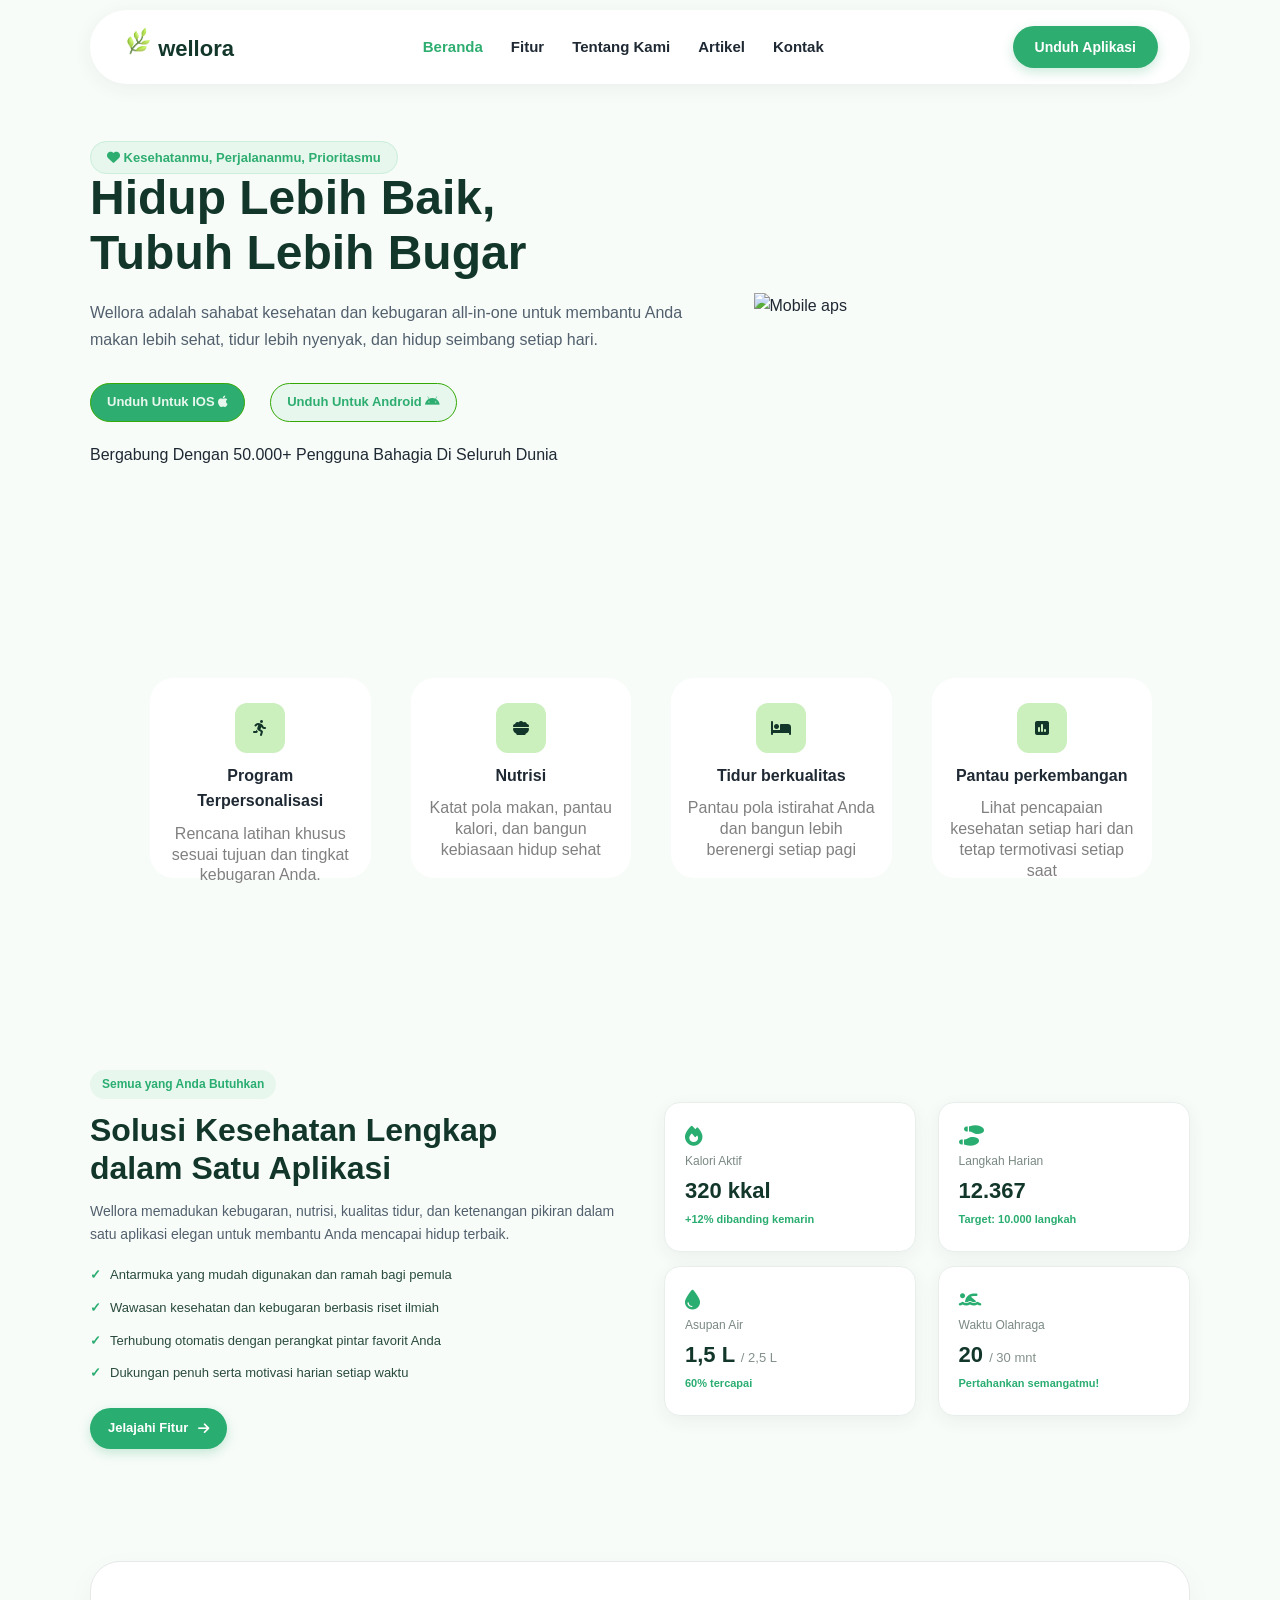
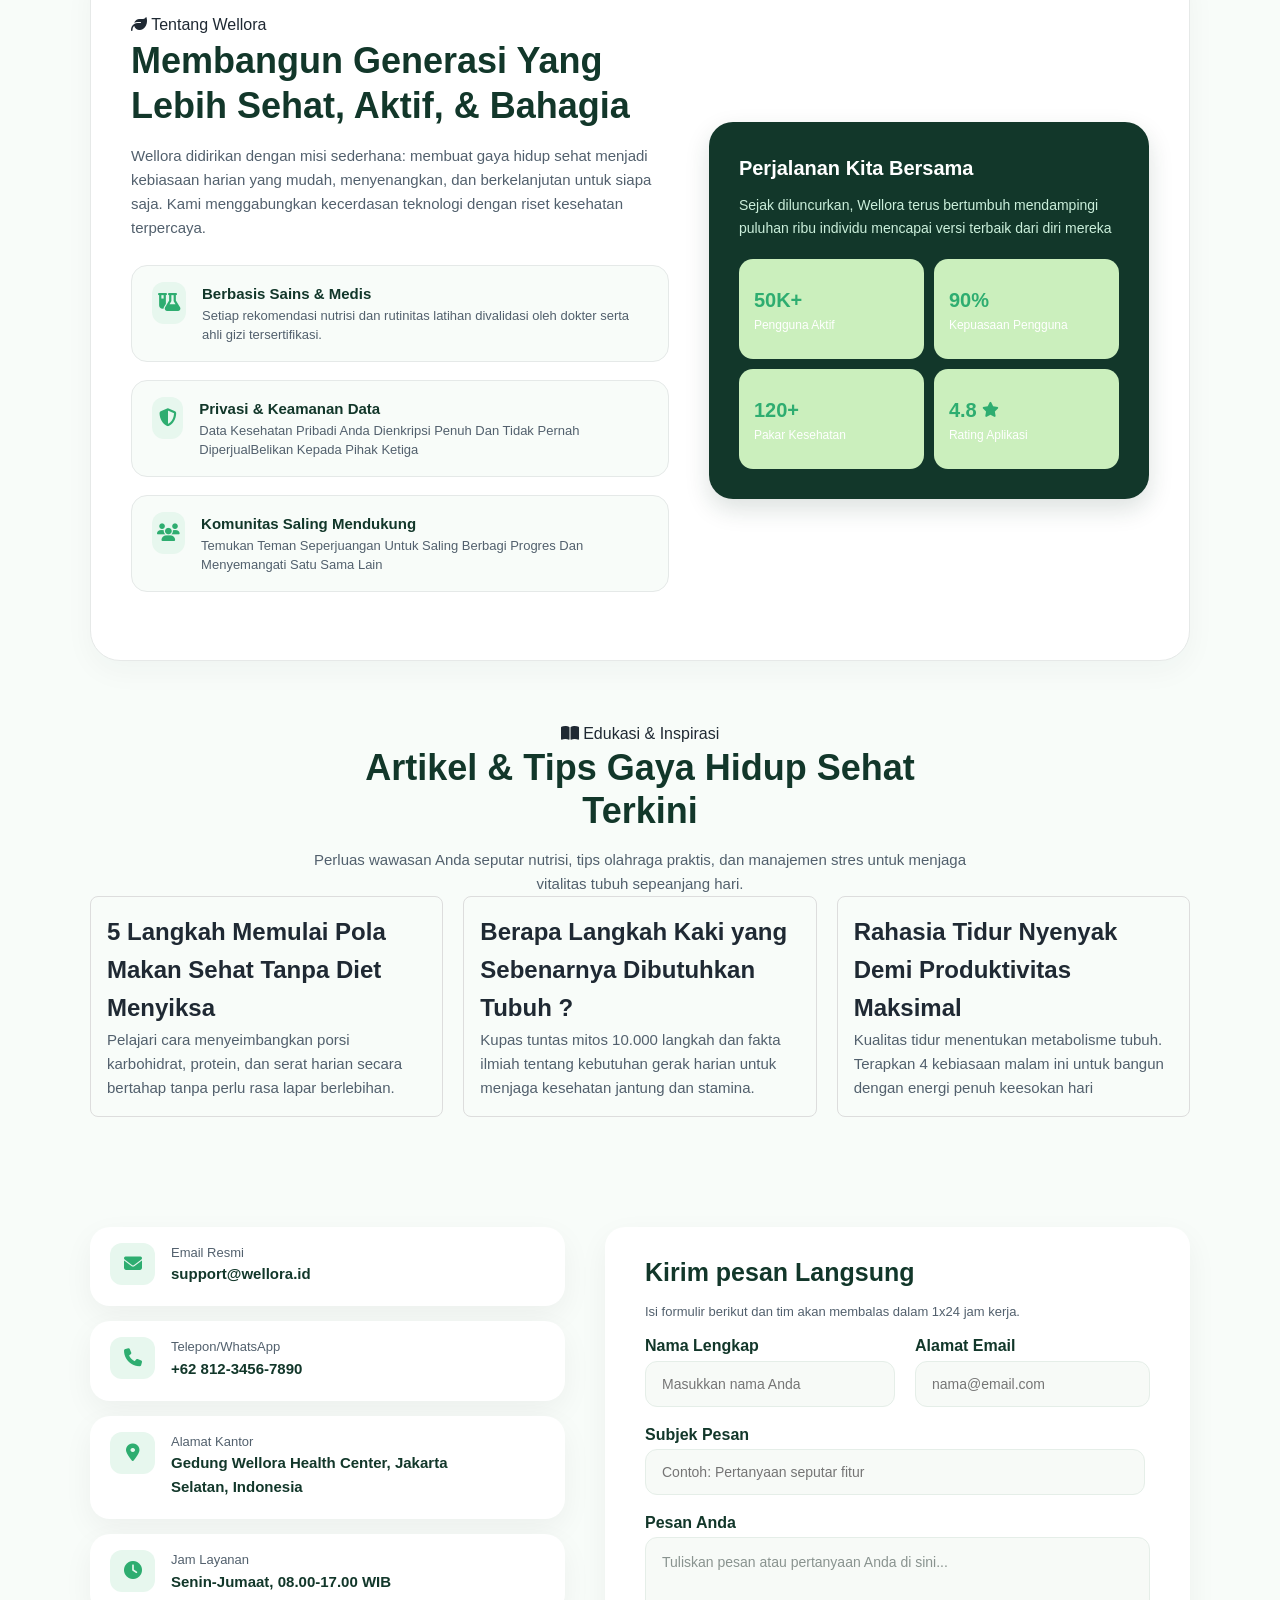
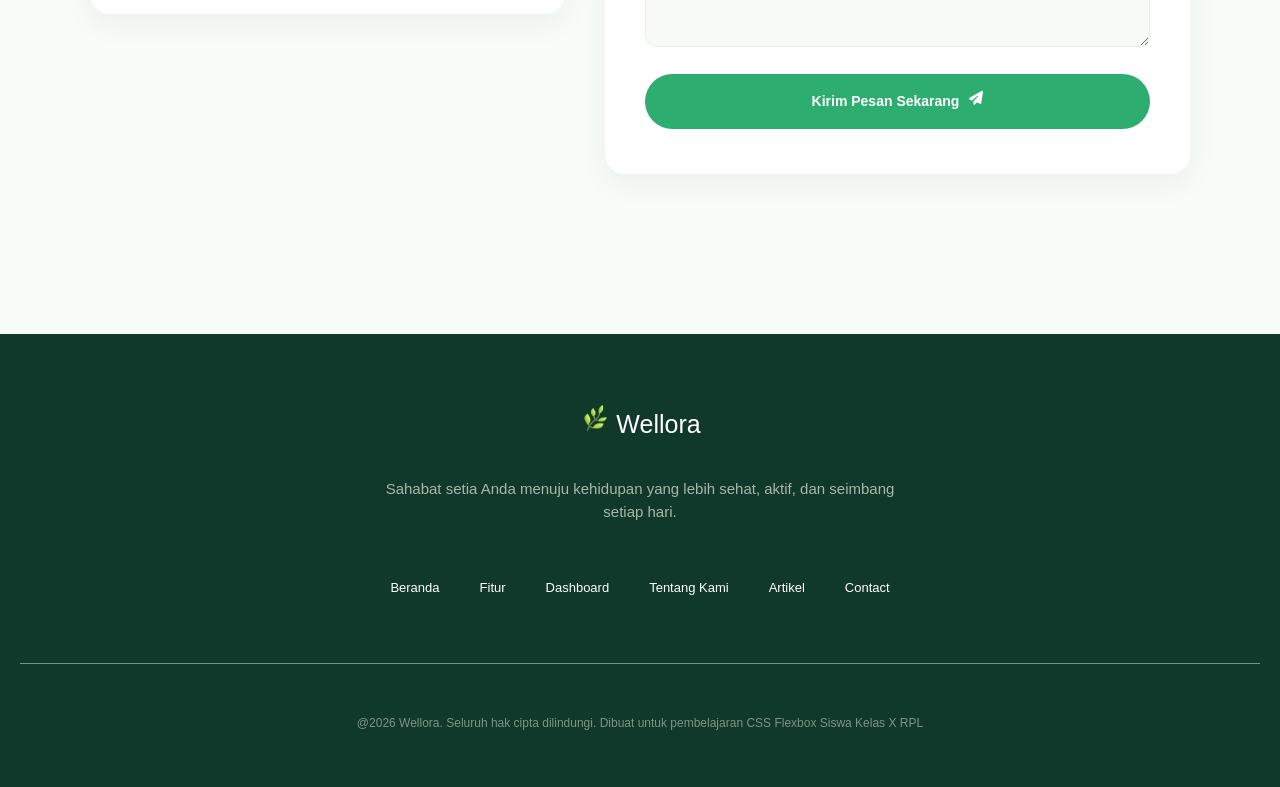
==== commit 1b2f43d1: "update page" ====
--- a/index.html
+++ b/index.html
@@ -10,6 +10,10 @@
       rel="stylesheet"
       href="https://cdnjs.cloudflare.com/ajax/libs/font-awesome/6.7.2/css/all.min.css"
     />
+
+    <!-- Link Biar Connect Wellora.js -->
+
+
     <title>Wellora</title>
   </head>
   <body>
@@ -45,7 +49,7 @@
 
     <!-- Hero -->
     <section class="hero">
-      <div class="Text-Hero">
+      <div class="text-hero">
         <span class="badge-hero">
           <i class="fa-solid fa-heart"></i> Kesehatanmu, Perjalananmu,
           Prioritasmu
@@ -76,7 +80,7 @@
         </div>
       </div>
 
-      <div class="Gambar-Hero">
+      <div class="gambar-hero">
         <img src="Asset/mobile.png" alt="Mobile aps" class="gambar" />
       </div>
     </section>
@@ -274,86 +278,90 @@
   </div>
 
   <!-- 3card -->
-   <div class="artikel-grid">
-    <!-- Artikel-1 -->
-     <div class="artikel-card">
-      <div class="artikel-img-box">
-        <img src="asset/dan-gold-4_jhDO54BYg-unsplash.jpg" alt="Pola Makan Sehat Nutrisi" class="artikel-img" width="600">
-      </div>
-      <div class="artikel-content">
-      <div class="artikel-meta">
-        <span class=artikel-tag>Nutrisi</span>
-        <span>5 Menit Baca</span>
-      </div>
-      <h3 class="artikel-title">
-        5 Langkah Memulai Pola Makan Sehat Tanpa Diet Menyiksa
-      </h3>
-     <p class="article-snippet">
-      Pelajari cara menyeimbangkan porsi karbohidrat, protein, dan serat harian secara bertahap tanpa perlu rasa lapar berlebihan.
-     </p>
-     <a href="detail-berita.html" class="artikel-link">
-      Baca Selangkapnya
-      <i class="fa-solid fa-arrow-right"></i>
-     </a>
-      </div>
-     </div>
-
-      <!-- Artikel-2 -->
-     <div class="artikel-card">
-      <div class="artikel-img-box">
-        <img src="asset/bruno-nascimento-PHIgYUGQPvU-unsplash.jpg" alt="Pola Makan Sehat Nutrisi" class="artikel-img" width="600">
-      </div>
-      <div class="artikel-content">
-      <div class="artikel-meta">
-        <span class=artikel-tag>Nutrisi</span>
-        <span>5 Menit Baca</span>
-      </div>
-      <h3 class="artikel-title">
-        5 Langkah Memulai Pola Makan Sehat Tanpa Diet Menyiksa
-      </h3>
-     <p class="article-snippet">
-      Pelajari cara menyeimbangkan porsi karbohidrat, protein, dan serat harian secara bertahap tanpa perlu rasa lapar berlebihan.
-     </p>
-     <a href="" class="artikel-link">
-      Baca Selangkapnya
-      <i class="fa-solid fa-arrow-right"></i>
-     </a>
-      </div>
-     </div>
-
-      <!-- Artikel-3 -->
-     <div class="artikel-card">
-      <div class="artikel-img-box">
-        <img src="asset/kate-stone-matheson-uy5t-CJuIK4-unsplash.jpg" alt="Pola Makan Sehat Nutrisi" class="artikel-img" width="600">
-      </div>
-      <div class="artikel-content">
-      <div class="artikel-meta">
-        <span class=artikel-tag>Nutrisi</span>
-        <span>5 Menit Baca</span>
-      </div>
-      <h3 class="artikel-title">
-        5 Langkah Memulai Pola Makan Sehat Tanpa Diet Menyiksa
-      </h3>
-     <p class="article-snippet">
-      Pelajari cara menyeimbangkan porsi karbohidrat, protein, dan serat harian secara bertahap tanpa perlu rasa lapar berlebihan.
-     </p>
-     <a href="" class="artikel-link">
-      Baca Selangkapnya
-      <i class="fa-solid fa-arrow-right"></i>
-     </a>
-      </div>
-     </div>
-   </div>
-     </section>
-  <!-- hubungi kami -->
-  <section class="hubkami">
-  <div class="containerhub">
-    <span>
-      <i class="fa-solid fa-headset"></i> Hubungi Kami
-    </span>
-    <h1>Ada Pertanyaan? Kami Siap<br>Membantu</h1>
-    <p>Punya pertanyaan seputar fitur aplikasi wellora, kemitraan, atau ingin berkonsultasi? Kirimkan<br>pesan Anda kepada tim kami.</p>
-  </div>
+   <div class="articles-grid">
+
+           <main class="daftar-kartu" id="daftar-kartu">
+
+           </main>
+
+           <template id="template">
+            <a class="kartu">
+            <h2 class="judul"></h2>
+            <p class="deskripsi"></p>
+            </a>
+          </template>
+          <!-- Artikel 1
+           <div class="article-card">
+            <div class="article-img-box">
+              <img src="https://images.unsplash.com/photo-1498837167922-ddd27525d352?q=80&w=2070&auto=format&fit=crop&ixlib=rb-4.1.0&ixid=NHwxMjA3fDA%3D" alt="Pola Makan Sehat Nutrisi" class="article-img" width="600">
+            </div>
+            <div class="article-content">
+              <div class="article-meta">
+                <span class="article-tag">Nutrisi</span>
+                <span>5 menit baca</span>
+              </div>
+              <h3 class="article-title">
+                5 Langkah Memulai Pola Makan Sehat Tanpa Diet Menyiksa
+              </h3>
+              <p class="article-snippet">
+                Pelajari cara menyeimbangkan porsi karbohidrat, protein, dan serat harian secara bertahap tanpa perlu rasa lapar berlebihan.
+              </p>
+              <a href="detail-berita.html?id=1" class="article-link">
+                Baca Selengkapnya
+                <i class="fa-solid fa-arrow-right"></i>
+              </a>
+            </div>
+
+           </div> -->
+
+            <!-- Artikel 2
+           <div class="article-card">
+            <div class="article-img-box">
+              <img src="https://images.unsplash.com/photo-1476480862126-209bfaa8edc8?q=80&w=2940&auto=format&fit=crop&ixlib=rb-4.1.0&ixid=NHwxMjA3fDA%3D" alt="Pola Makan Sehat Nutrisi" class="article-img" width="600">
+            </div>
+            <div class="article-content">
+              <div class="article-meta">
+                <span class="article-tag">Kebugaran</span>
+                <span>4 menit baca</span>
+              </div>
+              <h3 class="article-title">
+                Berapa Langkah Kaki yang Sebenarnya Dibutuhkan Tubuh ?
+              </h3>
+              <p class="article-snippet">
+                Kupas tuntas mitos 10.000 langkah dan fakta ilmiah tentang kebutuhan gerak harian untuk menjaga kesehatan jantung dan stamina
+              </p>
+              <a href="detail-berita-1.html?id=1" class="article-link">
+                Baca Selengkapnya
+                <i class="fa-solid fa-arrow-right"></i>
+              </a>
+            </div>
+
+           </div>
+
+             Artikel 3
+           <div class="article-card">
+            <div class="article-img-box">
+              <img src="https://images.unsplash.com/photo-1541781774459-bb2af2f05b55?q=80&w=2060&auto=format&fit=crop&ixlib=rb-4.1.0&ixid=NHwxMjA3fDA%3D" alt="Pola Makan Sehat Nutrisi" class="article-img" width="600">
+            </div>
+            <div class="article-content">
+              <div class="article-meta">
+                <span class="article-tag">Pola Tidur</span>
+                <span>6 menit baca</span>
+              </div>
+              <h3 class="article-title">
+                Rahasia Tidur Nyenyak Demi Produktivitas Maksimal
+              </h3>
+              <p class="article-snippet">
+                Kualitas tidur menentukan metabolisme tubuh. Terapkan 4 kebiasaan malam ini untuk bangun dengan energi penuh keesokan hari
+              </p>
+              <a href="detail-berita-1.html?id=2" class="article-link">
+                Baca Selengkapnya
+                <i class="fa-solid fa-arrow-right"></i>
+              </a>
+            </div>
+
+           </div> -->
+         </div>
   </section>
   <section class="help" id="contact">
   <div class="line">
@@ -454,7 +462,7 @@
       <i class="fa-solid fa-arrow-up"></i>
     </button>
 
-    <script>
+    <script src="wellora.js">
       window.addEventListener("scroll", function () {
         const btntop = document.getElementById("btnbacktotop");
 
--- a/style.css
+++ b/style.css
@@ -106,6 +106,11 @@
 }
 
 .gambar-hero {
+  flex: 0.7;
+}
+
+.text-hero {
+  flex: 1;
 }
 
 .gambar {
@@ -855,72 +860,113 @@
   transform: translateY(-3px);
 }
 
-/* artikel */
-
-.artikel-grid{
+/* card artikel */
+
+ .daftar-kartu {
+      display: grid;
+      grid-template-columns: repeat(3, 1fr);
+      gap: 20px;
+    }
+
+    .kartu {
+      border-radius: 8px;
+      padding: 16px;
+      border: 1px solid #ddd;
+    }
+
+    .kartu:hover {
+      background-color: #f5f5f5;
+    }
+
+    .kartu {
+      text-decoration: none;
+      color: inherit;
+    }
+
+/* .articles-grid {
   display: grid;
   grid-template-columns: repeat(3, 1fr);
   width: 100%;
   gap: 25px;
-}
-
-.artikel-card{
+} */
+
+/* .article-card {
   background-color: white;
   border-radius: 24px;
   border: 1px solid #E5E7EB;
   box-shadow: 0 8px 24px rgba(18, 55, 42, 0.04);
   transition: transform 0.2s ease, box-shadow 0.2s ease;
   overflow: hidden;
-  margin-top: 50px;
-}
-
-.artikel-card:hover{
+  margin-top: 20px;
+  
+} */
+
+/* .article-card:hover {
   transform: translateY(-5px);
   box-shadow: 0 14px 30px rgba(18, 55, 42, 0.08);
-}
-
-.artikel-content{
-  padding: 15px;
-}
-
-.artikel-meta{
-  display: flex;
-  justify-content: space-between;
-  width: 100%;
-  margin-bottom:  10px;
-  
-}
-
-.artikel-title{
-  margin-bottom: 10px;
-}
-
-.artikel-link{
-  color: #34a906;
-}
-
-.artikel-img-box{
-  width: 100%;
-  height: 180px;
-  background-color: #E7F7EE;
-  overflow: hidden;
-}
-
-.artikel-img{
+} */
+
+  /* .article-img-box {
+    width: 100%;
+    height: 180px;
+    background-color: #E7F7EE;
+    overflow: hidden;
+  } */
+
+/* .article-img{
   width: 100%;
   height: 100%;
   object-fit: cover;
   transition: transform 0.3s ease;
-}
-
-.artikel-card:hover .artikel-img{
+} */
+
+/* .article-card:hover .article-img{
   transform: scale(1.06);
-}
-
-.artikel-tag{
-  color: #34a906;
-}
-
-.article-snippet{
-  padding-bottom: 20px;
-}+} */
+/* 
+.article-content {
+  padding: 15px;
+} */
+
+/* .article-meta{
+  display: flex;
+  justify-content: space-between;
+  width: 100%;
+  margin-bottom: 5px;
+} */
+
+/* .article-tag{
+  background-color: #edfaf0;
+  color: #03b462;
+  border: 1px solid gainsboro;
+  border-radius: 16px;
+  width: 90px;
+  height: 30px;
+  display: flex;
+  justify-content: center;
+  align-content: center;
+  font-size: var(--size-text-desc);
+  font-weight: 700;
+} */
+
+/* .article-title{
+  margin-top: 12px;
+  line-height: 25px;
+  margin-bottom: 5px;
+  font-weight: 700;
+  font-size: 20px;
+} */
+
+/* .article-snippet{
+  font-size: var(--size-text-desc);
+  line-height: 1.4;
+  margin-top: 10px;
+  margin-bottom: 10px;
+  color: var(--warna-text-desc);
+} */
+
+/* .article-link{
+  text-decoration: none;
+  color: #2EAD70;
+  font-weight: 700;
+} */
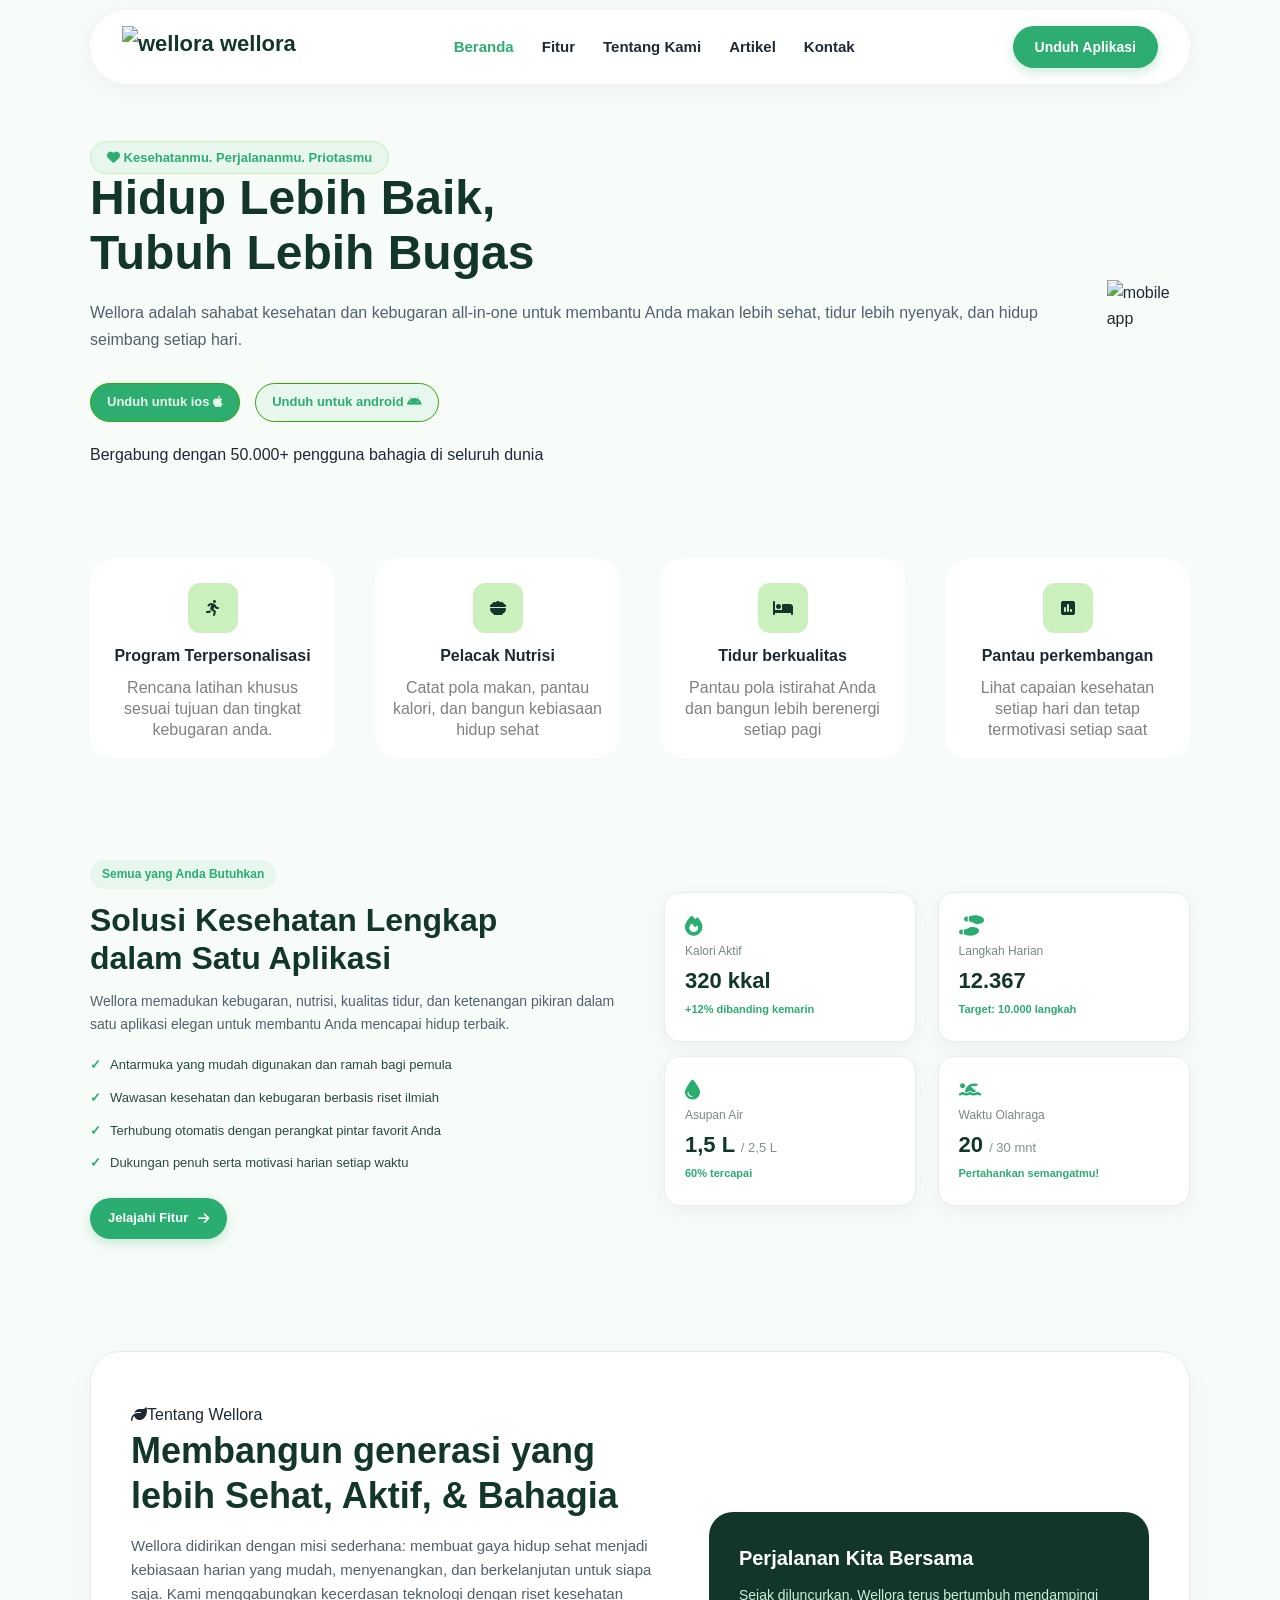
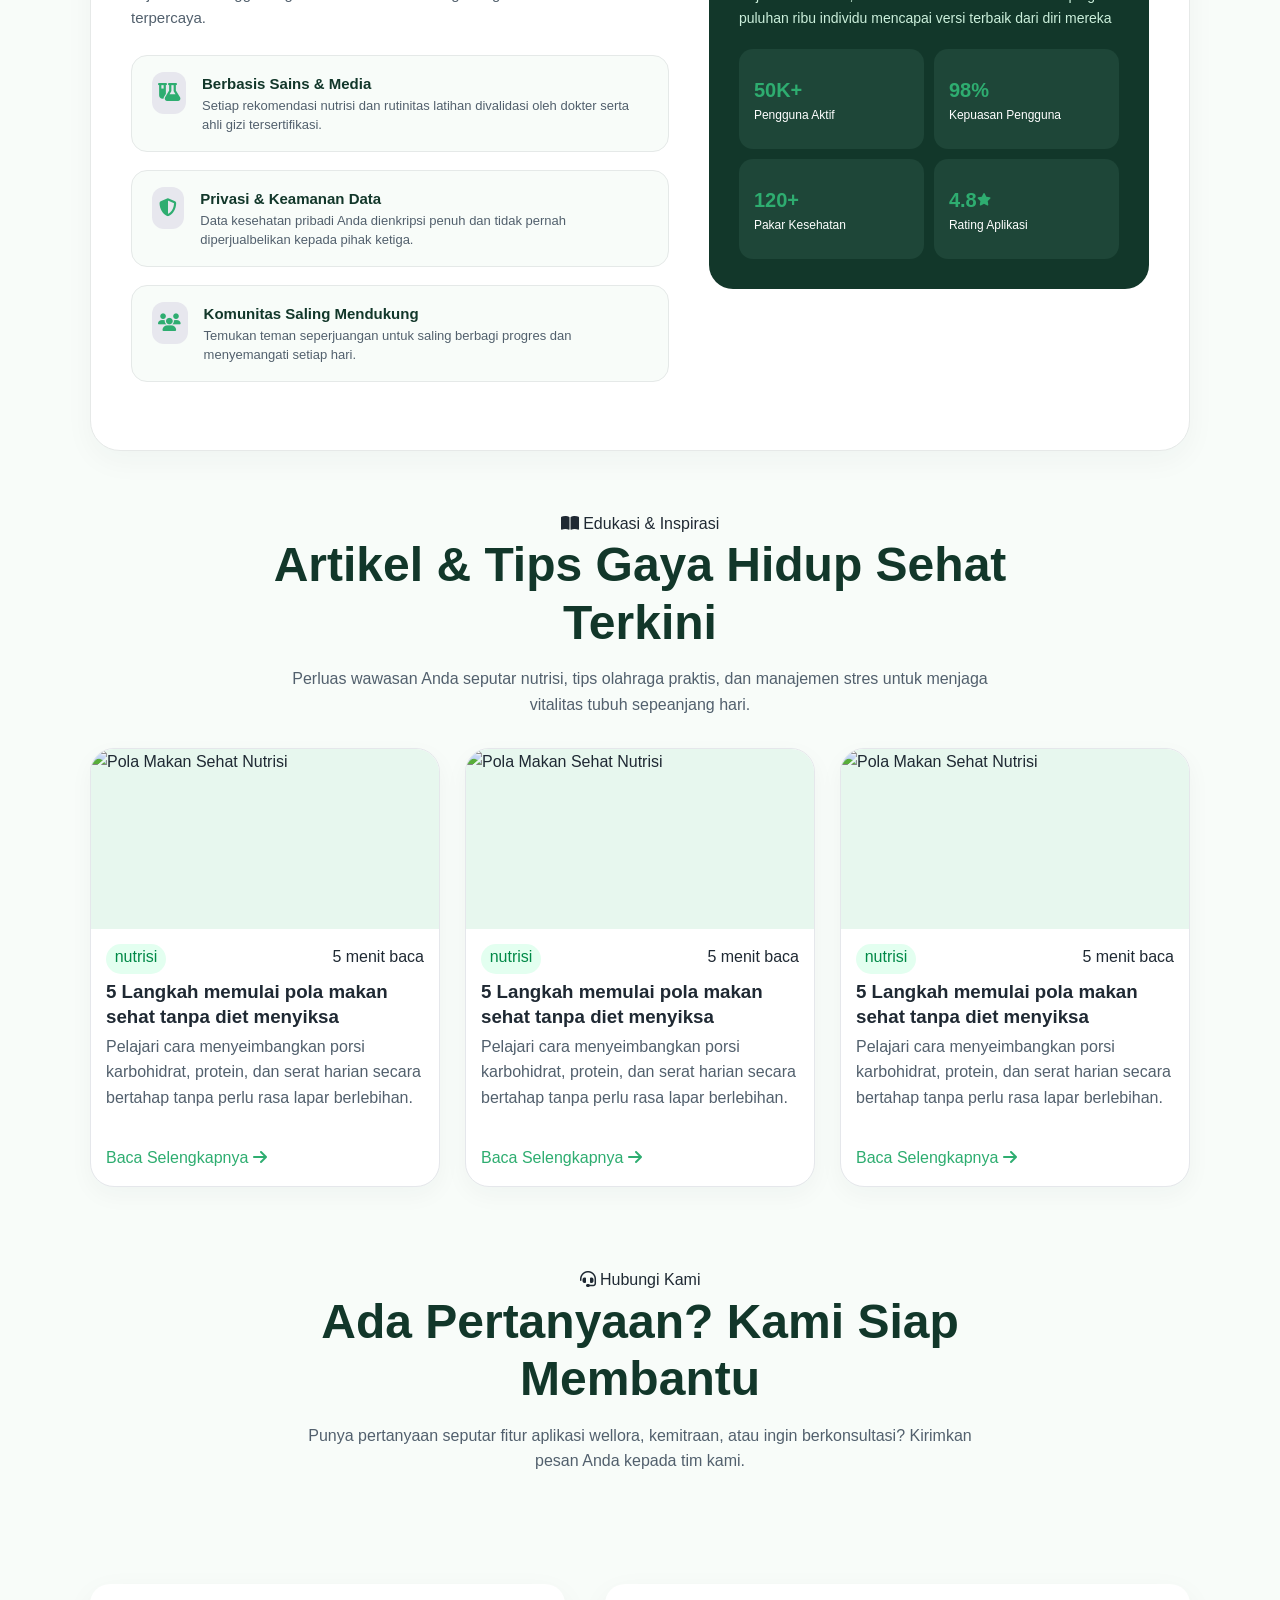
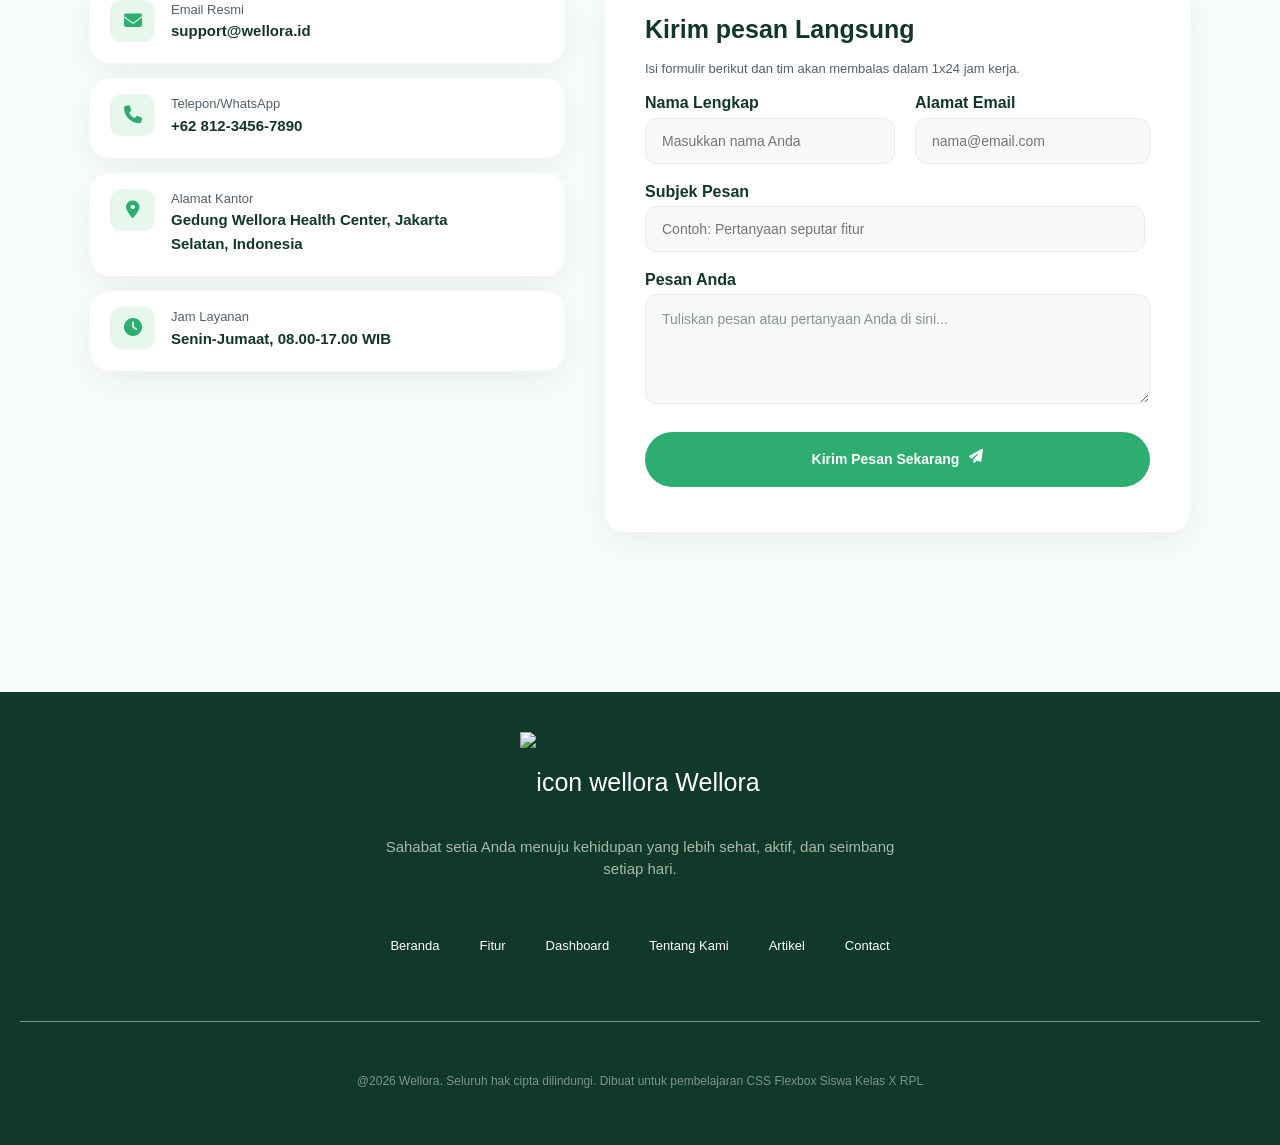
==== commit 244be662: "final commit" ====
--- a/index.html
+++ b/index.html
@@ -4,60 +4,59 @@
     <meta charset="UTF-8" />
     <meta name="viewport" content="width=device-width, initial-scale=1.0" />
     <link rel="stylesheet" href="style.css" />
-    <link rel="shortcut icon" href="asset/logo wellora.png" type="image/x-icon">
+    <link rel="shortcut icon" href="assets/logo wellora.png" type="image/x-icon">
+
     <!-- Font Awesome Icon Library -->
     <link
       rel="stylesheet"
       href="https://cdnjs.cloudflare.com/ajax/libs/font-awesome/6.7.2/css/all.min.css"
     />
 
-    <!-- Link Biar Connect Wellora.js -->
-
-
     <title>Wellora</title>
   </head>
   <body>
     <!-- Header -->
     <header>
-      <!-- logo -->
+      <!-- Logo -->
       <a href="#" class="nav-logo">
-        <span class="nav-logo">
+        <span class="nav-logo-icon">
           <img
-            src="asset/logo wellora.png"
-            alt="icon wellora"
-            width="30"
-            height="30"
+            src="assets/logo wellora.png"
+            alt="wellora"
+            width="30px"
+            height="30px"
           />
         </span>
         wellora
       </a>
 
-      <!-- menu -->
+      <!-- Menu -->
       <nav class="nav-menu" id="beranda">
-        <a href="#beranda" class="nav-item active"> Beranda </a>
-        <a href="#feature" class="nav-item"> Fitur </a>
-        <a href="#tenkam" class="nav-item"> Tentang Kami </a>
-        <a href="#artikel" class="nav-item"> Artikel </a>
-        <a href="#contact" class="nav-item"> Kontak </a>
+        <a href="#beranda" class="nav-item active">Beranda</a>
+        <a href="#feature" class="nav-item">Fitur</a>
+        <a href="#tenkami" class="nav-item">Tentang Kami</a>
+        <a href="#artikel" class="nav-item">Artikel</a>
+        <a href="#contact" class="nav-item">Kontak</a>
+        
       </nav>
 
       <!-- Tombol -->
       <div class="nav-button">
-        <a href="#" class="btn-unduh"> Unduh Aplikasi</a>
+        <a href="#" class="btn-unduh">Unduh Aplikasi</a>
       </div>
     </header>
 
     <!-- Hero -->
     <section class="hero">
       <div class="text-hero">
-        <span class="badge-hero">
-          <i class="fa-solid fa-heart"></i> Kesehatanmu, Perjalananmu,
-          Prioritasmu
-        </span>
+        <span class="badge-hero"
+          ><i class="fa-solid fa-heart"></i> Kesehatanmu. Perjalananmu.
+          Priotasmu</span
+        >
 
         <h1 class="judul-hero">
           Hidup Lebih Baik,<br />
-          Tubuh Lebih Bugar
+          Tubuh Lebih Bugas
         </h1>
 
         <p class="deskripsi-hero">
@@ -67,45 +66,45 @@
         </p>
 
         <div class="button-hero">
+          <a class="btn-hero-1" href="#"
+            >Unduh untuk ios <i class="fa-brands fa-apple"></i>
+          </a>
           <a class="btn-hero-2" href="#"
-            >Unduh Untuk IOS <i class="fa-brands fa-apple"></i
-          ></a>
-          <a class="btn-hero-3" href="#"
-            >Unduh Untuk Android <i class="fa-brands fa-android"></i
-          ></a>
+            >Unduh untuk android
+            <i class="fa-brands fa-android"></i>
+          </a>
         </div>
 
         <div class="tagline">
-          Bergabung Dengan 50.000+ Pengguna Bahagia Di Seluruh Dunia
+          Bergabung dengan 50.000+ pengguna bahagia di seluruh dunia
         </div>
       </div>
 
       <div class="gambar-hero">
-        <img src="Asset/mobile.png" alt="Mobile aps" class="gambar" />
+        <img class="gambar" src="assets/mobile.png" alt="mobile app" />
       </div>
     </section>
 
-    <!-- kontainer -->
-    <section class="container">
+    <!-- container -->
+    <section class="card">
       <div class="box">
-        <div class="icon"><i class="fa - solid fa-person-running"></i></div>
+        <div class="icon"><i class="fa-solid fa-person-running"></i></div>
         <h4 class="desk-box">Program Terpersonalisasi</h4>
         <p class="p-icon">
-          Rencana latihan khusus sesuai tujuan dan tingkat kebugaran Anda.
-        </p>
-        ​​
+          Rencana latihan khusus sesuai tujuan dan tingkat kebugaran anda.
+        </p>
       </div>
 
       <div class="box">
-        <div class="icon"><i class="fa - solid fa-bowl-food"> </i></div>
-        <h4 class="desk-box">Nutrisi</h4>
+        <div class="icon"><i class="fa-solid fa-bowl-food"></i></div>
+        <h4 class="desk-box">Pelacak Nutrisi</h4>
         <p class="p-icon">
-          Katat pola makan, pantau kalori, dan bangun kebiasaan hidup sehat
+          Catat pola makan, pantau kalori, dan bangun kebiasaan hidup sehat
         </p>
       </div>
 
       <div class="box">
-        <div class="icon"><i class="fa - solid fa-bed"> </i></div>
+        <div class="icon"><i class="fa-solid fa-bed"></i></div>
         <h4 class="desk-box">Tidur berkualitas</h4>
         <p class="p-icon">
           Pantau pola istirahat Anda dan bangun lebih berenergi setiap pagi
@@ -113,92 +112,79 @@
       </div>
 
       <div class="box">
-        <div class="icon">
-          <i class="fa - solid fa-square-poll-vertical"> </i>
-        </div>
+        <div class="icon"><i class="fa-solid fa-square-poll-vertical"></i></div>
         <h4 class="desk-box">Pantau perkembangan</h4>
         <p class="p-icon">
-          Lihat pencapaian kesehatan setiap hari dan tetap termotivasi setiap
-          saat
+          Lihat capaian kesehatan setiap hari dan tetap termotivasi setiap saat
         </p>
       </div>
     </section>
 
     <!-- Solusi -->
-    <section class="solusi" id="feature">
-      <div class="solusi-copy">
-        <span class="solusi-badge">Semua yang Anda Butuhkan</span>
-        <h2>Solusi Kesehatan Lengkap dalam Satu Aplikasi</h2>
-        <p class="solusi-desc">
-          Wellora memadukan kebugaran, nutrisi, kualitas tidur, dan ketenangan
-          pikiran dalam satu aplikasi elegan untuk membantu Anda mencapai hidup
-          terbaik.
-        </p>
-        <ul class="solusi-list">
-          <li>Antarmuka yang mudah digunakan dan ramah bagi pemula</li>
-          <li>Wawasan kesehatan dan kebugaran berbasis riset ilmiah</li>
-          <li>Terhubung otomatis dengan perangkat pintar favorit Anda</li>
-          <li>Dukungan penuh serta motivasi harian setiap waktu</li>
-        </ul>
-        <a href="#" class="solusi-button"
-          >Jelajahi Fitur
-          <i class="fa-solid fa-arrow-right" aria-hidden="true"></i
-        ></a>
-      </div>
-      <div class="solusi-grid">
-        <article class="solusi-card">
-          <i class="fa-solid fa-fire"></i>
-          <span class="stat-label">Kalori Aktif</span>
-          <strong>320 kkal</strong>
-          <span class="stat-note">+12% dibanding kemarin</span>
-        </article>
-        <article class="solusi-card">
-          <i class="fa-solid fa-shoe-prints stat-icon" aria-hidden="true"></i>
-          <span class="stat-label">Langkah Harian</span>
-          <strong>12.367</strong>
-          <span class="stat-note">Target: 10.000 langkah</span>
-        </article>
-        <article class="solusi-card">
-          <i class="fa-solid fa-droplet stat-icon" aria-hidden="true"></i>
-          <span class="stat-label">Asupan Air</span>
-          <strong>1,5 L <small>/ 2,5 L</small></strong>
-          <span class="stat-note">60% tercapai</span>
-        </article>
-        <article class="solusi-card">
-          <i
-            class="fa-solid fa-person-swimming stat-icon"
-            aria-hidden="true"
-          ></i>
-          <span class="stat-label">Waktu Olahraga</span>
-          <strong>20 <small>/ 30 mnt</small></strong>
-          <span class="stat-note">Pertahankan semangatmu!</span>
-        </article>
-      </div>
-    </section>
-
-    <!-- tentang kami -->
-    <section class="tentang" id="tenkam">
-      <div class="tentang-kiri">
-        <span class="tentang-badge">
-          <i class="fa-solid fa-leaf"></i> Tentang Wellora
+     <section class="solusi" id="feature">
+        <div class="solusi-copy">
+            <span class="solusi-badge">Semua yang Anda Butuhkan</span>
+            <h2>Solusi Kesehatan Lengkap dalam Satu Aplikasi</h2>
+            <p class="solusi-desc">Wellora memadukan kebugaran, nutrisi, kualitas tidur, dan ketenangan pikiran dalam satu aplikasi elegan untuk membantu Anda mencapai hidup terbaik.</p>
+            <ul class="solusi-list">
+                <li>Antarmuka yang mudah digunakan dan ramah bagi pemula</li>
+                <li>Wawasan kesehatan dan kebugaran berbasis riset ilmiah</li>
+                <li>Terhubung otomatis dengan perangkat pintar favorit Anda</li>
+                <li>Dukungan penuh serta motivasi harian setiap waktu</li>
+            </ul>
+            <a href="#" class="solusi-button">Jelajahi Fitur <i class="fa-solid fa-arrow-right" aria-hidden="true"></i></a>
+        </div>
+        <div class="solusi-grid">
+            <article class="solusi-card">
+                <i class="fa-solid fa-fire"></i>
+                <span class="stat-label">Kalori Aktif</span>
+                <strong>320 kkal</strong>
+                <span class="stat-note">+12% dibanding kemarin</span>
+            </article>
+            <article class="solusi-card">
+                <i class="fa-solid fa-shoe-prints stat-icon" aria-hidden="true"></i>
+                <span class="stat-label">Langkah Harian</span>
+                <strong>12.367</strong>
+                <span class="stat-note">Target: 10.000 langkah</span>
+            </article>
+            <article class="solusi-card">
+                <i class="fa-solid fa-droplet stat-icon" aria-hidden="true"></i>
+                <span class="stat-label">Asupan Air</span>
+                <strong>1,5 L <small>/ 2,5 L</small></strong>
+                <span class="stat-note">60% tercapai</span>
+            </article>
+            <article class="solusi-card">
+                <i class="fa-solid fa-person-swimming stat-icon" aria-hidden="true"></i>
+                <span class="stat-label">Waktu Olahraga</span>
+                <strong>20 <small>/ 30 mnt</small></strong>
+                <span class="stat-note">Pertahankan semangatmu!</span>
+            </article>
+        </div>
+     </section>
+
+    <!-- About us -->
+    <section class="about" id="tenkami">
+      <div class="about-kiri">
+        <span class="about-badge">
+          <i class="fa-solid fa-leaf"></i>Tentang Wellora
         </span>
-        <h2 class="tentang-title">
-          Membangun Generasi Yang Lebih Sehat, Aktif, & Bahagia
+        <h2 class="about-title">
+          Membangun generasi yang lebih Sehat, Aktif, & Bahagia
         </h2>
-        <p class="tentang-desc">
+        <p class="about-desc">
           Wellora didirikan dengan misi sederhana: membuat gaya hidup sehat
           menjadi kebiasaan harian yang mudah, menyenangkan, dan berkelanjutan
           untuk siapa saja. Kami menggabungkan kecerdasan teknologi dengan riset
           kesehatan terpercaya.
         </p>
-        <div class="tentang-values">
-          <!-- value 1 -->
+        <div class="about-values">
+          <!-- Value 1 -->
           <div class="value-item">
             <div class="value-icon">
               <i class="fa-solid fa-flask-vial"></i>
             </div>
             <div class="value-text">
-              <div class="value-title">Berbasis Sains & Medis</div>
+              <div class="value-title">Berbasis Sains & Media</div>
               <div class="value-desc">
                 Setiap rekomendasi nutrisi dan rutinitas latihan divalidasi oleh
                 dokter serta ahli gizi tersertifikasi.
@@ -214,123 +200,116 @@
             <div class="value-text">
               <div class="value-title">Privasi & Keamanan Data</div>
               <div class="value-desc">
-                Data Kesehatan Pribadi Anda Dienkripsi Penuh Dan Tidak Pernah
-                DiperjualBelikan Kepada Pihak Ketiga
+                Data kesehatan pribadi Anda dienkripsi penuh dan tidak pernah
+                diperjualbelikan kepada pihak ketiga.
               </div>
             </div>
           </div>
 
           <!-- Value 3 -->
           <div class="value-item">
-            <div class="value-icon"><i class="fa-solid fa-users"></i></div>
+            <div class="value-icon">
+              <i class="fa-solid fa-users"></i>
+            </div>
             <div class="value-text">
               <div class="value-title">Komunitas Saling Mendukung</div>
               <div class="value-desc">
-                Temukan Teman Seperjuangan Untuk Saling Berbagi Progres Dan
-                Menyemangati Satu Sama Lain
-              </div>
-            </div>
-          </div>
-        </div>
-      </div>
-
-      <div class="tentang-kanan">
-        <div class="box-tentang-kanan">
-          <h2 class="title-tentang-kanan">Perjalanan Kita Bersama</h2>
-          <p class="desc-tentang-kanan">
+                Temukan teman seperjuangan untuk saling berbagi progres dan
+                menyemangati setiap hari.
+              </div>
+            </div>
+          </div>
+        </div>
+      </div>
+
+      <div class="about-kanan">
+        <div class="box-about-kanan">
+          <h2 class="title-about-kanan">Perjalanan Kita Bersama</h2>
+          <p class="desc-about-kanan">
             Sejak diluncurkan, Wellora terus bertumbuh mendampingi puluhan ribu
             individu mencapai versi terbaik dari diri mereka
           </p>
 
-          <div class="card-tentang-kanan">
+          <div class="card-about-kanan">
             <div class="card-item">
-              <span class="card-tentang-kanan-bawah">50K+</span>
+              <span class="card-about-kanan-bawah">50K+</span>
               <span class="deskrip">Pengguna Aktif</span>
+              
             </div>
             <div class="card-item">
-              <span class="card-tentang-kanan-bawah">90%</span>
-              <span class="deskrip">Kepuasaan Pengguna</span>
+              <span class="card-about-kanan-bawah">98%</span>
+              <span class="deskrip">Kepuasan Pengguna</span>
+              
             </div>
             <div class="card-item">
-              <span class="card-tentang-kanan-bawah">120+</span>
+              <span class="card-about-kanan-bawah">120+</span>
               <span class="deskrip">Pakar Kesehatan</span>
+              
             </div>
             <div class="card-item">
-              <span class="card-tentang-kanan-bawah"
-                >4.8 <i class="fa-solid fa-star fa-xs"></i
-              ></span>
+              <span class="card-about-kanan-bawah">4.8<i class="fa-solid fa-star fa-2xs"></i></span>
               <span class="deskrip">Rating Aplikasi</span>
+              
             </div>
           </div>
         </div>
       </div>
     </section>
 
-    <!-- Artikel -->
-     <section class="artikel" id="artikel">
-      <!-- Judul -->
-  <div class="containerartikel">
-    <span>
-      <i class="fa-solid fa-book-open"></i> Edukasi & Inspirasi
-    </span>
-    <h1>Artikel & Tips Gaya Hidup Sehat<br>Terkini</h1>
-    <p>Perluas wawasan Anda seputar nutrisi, tips olahraga praktis, dan manajemen stres untuk menjaga<br>vitalitas tubuh sepeanjang hari.</p>
-  </div>
-
-  <!-- 3card -->
-   <div class="articles-grid">
-
-           <main class="daftar-kartu" id="daftar-kartu">
-
-           </main>
-
-           <template id="template">
-            <a class="kartu">
-            <h2 class="judul"></h2>
-            <p class="deskripsi"></p>
-            </a>
-          </template>
-          <!-- Artikel 1
+     <!-- Artikel -->
+      <section class="artikel" id="artikel">
+        <!-- Judul -->
+        <div class="containerartikel">
+         <span>
+         <i class="fa-solid fa-book-open"></i> Edukasi & Inspirasi
+         </span>
+         <h1>Artikel & Tips Gaya Hidup Sehat<br>Terkini</h1>
+         <p>Perluas wawasan Anda seputar nutrisi, tips olahraga praktis, dan manajemen stres untuk menjaga<br>vitalitas tubuh sepeanjang hari.</p>
+        </div>
+
+        <!-- 3 CARD -->
+         <div class="articles-grid">
+          <!-- Artikel 1 -->
            <div class="article-card">
             <div class="article-img-box">
               <img src="https://images.unsplash.com/photo-1498837167922-ddd27525d352?q=80&w=2070&auto=format&fit=crop&ixlib=rb-4.1.0&ixid=NHwxMjA3fDA%3D" alt="Pola Makan Sehat Nutrisi" class="article-img" width="600">
             </div>
             <div class="article-content">
               <div class="article-meta">
-                <span class="article-tag">Nutrisi</span>
+                <span class="article-tag">nutrisi</span>
                 <span>5 menit baca</span>
               </div>
               <h3 class="article-title">
-                5 Langkah Memulai Pola Makan Sehat Tanpa Diet Menyiksa
+                5 Langkah memulai pola makan sehat tanpa diet menyiksa
               </h3>
               <p class="article-snippet">
                 Pelajari cara menyeimbangkan porsi karbohidrat, protein, dan serat harian secara bertahap tanpa perlu rasa lapar berlebihan.
               </p>
-              <a href="detail-berita.html?id=1" class="article-link">
+              <a href="detail-berita.html"  class="article-link">
                 Baca Selengkapnya
                 <i class="fa-solid fa-arrow-right"></i>
               </a>
             </div>
 
-           </div> -->
-
-            <!-- Artikel 2
+           </div>
+
+            <!-- Artikel 2 -->
            <div class="article-card">
             <div class="article-img-box">
               <img src="https://images.unsplash.com/photo-1476480862126-209bfaa8edc8?q=80&w=2940&auto=format&fit=crop&ixlib=rb-4.1.0&ixid=NHwxMjA3fDA%3D" alt="Pola Makan Sehat Nutrisi" class="article-img" width="600">
             </div>
             <div class="article-content">
               <div class="article-meta">
-                <span class="article-tag">Kebugaran</span>
-                <span>4 menit baca</span>
+                <span class="article-tag">nutrisi</span>
+                <span>5 menit baca</span>
               </div>
               <h3 class="article-title">
-                Berapa Langkah Kaki yang Sebenarnya Dibutuhkan Tubuh ?
+                5 Langkah memulai pola makan sehat tanpa diet menyiksa
               </h3>
               <p class="article-snippet">
-                Kupas tuntas mitos 10.000 langkah dan fakta ilmiah tentang kebutuhan gerak harian untuk menjaga kesehatan jantung dan stamina
+                Pelajari cara menyeimbangkan porsi karbohidrat, protein, dan serat harian secara bertahap tanpa perlu rasa lapar berlebihan.
               </p>
-              <a href="detail-berita-1.html?id=1" class="article-link">
+              <a href="" class="article-link">
                 Baca Selengkapnya
                 <i class="fa-solid fa-arrow-right"></i>
               </a>
@@ -338,32 +317,44 @@
 
            </div>
 
-             Artikel 3
+            <!-- Artikel 3 -->
            <div class="article-card">
             <div class="article-img-box">
               <img src="https://images.unsplash.com/photo-1541781774459-bb2af2f05b55?q=80&w=2060&auto=format&fit=crop&ixlib=rb-4.1.0&ixid=NHwxMjA3fDA%3D" alt="Pola Makan Sehat Nutrisi" class="article-img" width="600">
             </div>
             <div class="article-content">
               <div class="article-meta">
-                <span class="article-tag">Pola Tidur</span>
-                <span>6 menit baca</span>
+                <span class="article-tag">nutrisi</span>
+                <span>5 menit baca</span>
               </div>
               <h3 class="article-title">
-                Rahasia Tidur Nyenyak Demi Produktivitas Maksimal
+                5 Langkah memulai pola makan sehat tanpa diet menyiksa
               </h3>
               <p class="article-snippet">
-                Kualitas tidur menentukan metabolisme tubuh. Terapkan 4 kebiasaan malam ini untuk bangun dengan energi penuh keesokan hari
+                Pelajari cara menyeimbangkan porsi karbohidrat, protein, dan serat harian secara bertahap tanpa perlu rasa lapar berlebihan.
               </p>
-              <a href="detail-berita-1.html?id=2" class="article-link">
+              <a href="" class="article-link">
                 Baca Selengkapnya
                 <i class="fa-solid fa-arrow-right"></i>
               </a>
             </div>
 
-           </div> -->
+           </div>
          </div>
-  </section>
-  <section class="help" id="contact">
+      </section>
+
+    
+    <!-- hubungi kami -->
+    <section class="hubkami">
+  <div class="containerhub">
+    <span>
+      <i class="fa-solid fa-headset"></i> Hubungi Kami
+    </span>
+    <h1>Ada Pertanyaan? Kami Siap<br>Membantu</h1>
+    <p>Punya pertanyaan seputar fitur aplikasi wellora, kemitraan, atau ingin berkonsultasi? Kirimkan<br>pesan Anda kepada tim kami.</p>
+  </div>
+    </section>
+    <section class="help" id="contact">
   <div class="line">
        <div class="linevalues">
          <div class="lineitem">
@@ -435,13 +426,13 @@
         <p>Kirim Pesan Sekarang <i class="fa-solid fa-paper-plane"></i></p>
       </div>
     </div>
-  </section>
-
-  <!-- Footer -->
-  <footer>
+    </section>
+
+    <!-- Footer -->
+    <footer>
     <a href="#">
      <span>
-      <img src="asset/logo wellora.png" alt="icon wellora" width="30" height="30">
+      <img src="assets/logo wellora.png" alt="icon wellora" width="30" height="30">
      </span>
      Wellora
     </a>
@@ -456,28 +447,33 @@
       </nav>
       <hr class="hrfooter">
       <p class="footerp">@2026 Wellora. Seluruh hak cipta dilindungi. Dibuat untuk pembelajaran CSS Flexbox Siswa Kelas X RPL</p>
-  </footer>
-
-    <button id="btnbacktotop" class="btn-back-to-top" onclick="keAtasHalaman()">
-      <i class="fa-solid fa-arrow-up"></i>
-    </button>
-
-    <script src="wellora.js">
-      window.addEventListener("scroll", function () {
-        const btntop = document.getElementById("btnbacktotop");
-
-        if (window.scrollY > 300) {
-          btntop.style.display = "flex";
-        } else {
-          btntop.style.display = "none";
-        }
-      });
-
-      function keAtasHalaman() {
-       window.scrollTo({
+    </footer>
+    
+
+  <button id="btnBackToTop" class="btn-back-to-top"
+    onclick="keAtasHalaman()">
+    <i class="fa-solid fa-arrow-up"></i>
+  </button>
+
+  <script>
+    // setiap kali user melakukan scroll, jalankan fungsi di dalamnya, funsi ini akan dipanggil berulang-ulang selama pengguna melakukan scroll
+    window.addEventListener('scroll', function() {
+      // getElementByID : Mengambil elemen html yg memiliki ID btnBackToTop
+      const btnTop = document.getElementById('btnBackToTop');
+
+      if (window.scrollY > 300){
+        btnTop.style.display = 'flex';
+      } else {
+        btnTop.style.display = 'none'
+      }
+    })
+
+    function keAtasHalaman(){
+      window.scrollTo({
         top : 0, behavior: 'smooth'
-       })
-      }
-    </script>
-  </body>
-</html>
+        // bergulir halus ke bagian paling atas
+      })
+    }
+  </script>
+</body>
+</html>
--- a/style.css
+++ b/style.css
@@ -1,8 +1,11 @@
+/* BUAT VARIABEL DAN TERAPKAN UNTUK KESELURUHAN */
+
 :root {
-  --warna-hijau-gelap: #12372a;
-  --warna-buttom: #2ead70;
-  --warna-desc: #52606d;
-  --size-text-desc: 16px;
+  --warna-hijau-gelap : #12372A;
+  --warna-button : #2EAD70;
+  --warna-text-desc : #52606D;
+  --size-text-desc : 16px;
+  --size-judul : 48px;
 }
 
 /* reset all */
@@ -16,16 +19,16 @@
   scroll-behavior: smooth;
 }
 
+/* Memberikan jarak */
+section {
+  scroll-margin-top: 30px;
+}
+
 body {
   font-family: "Segoe UI", Tahoma, Geneva, Verdana, sans-serif;
   background-color: #f8fcf9;
   color: #1f2933;
-  line-height: 1.6; /*jarak antar baris */
-}
-
-/* memberikan jarak */
-section {
-  scroll-margin-top: 30px;
+  line-height: 1.6; /* Jarak antar baris */
 }
 
 /* header dan navbar */
@@ -45,7 +48,7 @@
 .nav-logo {
   font-size: 22px;
   font-weight: 800;
-  color: #12372a;
+  color: var(--warna-hijau-gelap);
   text-decoration: none;
 }
 
@@ -91,7 +94,8 @@
 
 /* hero section */
 .hero,
-.tentang {
+.about,
+.card {
   width: 90%;
   max-width: 1100px;
   margin: 0 auto;
@@ -105,17 +109,12 @@
   padding-bottom: 60px;
 }
 
-.gambar-hero {
-  flex: 0.7;
-}
-
-.text-hero {
-  flex: 1;
-}
+/* .gambar-hero {
+} */
 
 .gambar {
   width: 100%;
-  max-width: 380px;
+  max-width: 480px;
   height: auto;
 }
 
@@ -123,15 +122,16 @@
   background-color: #e7f7ee;
   color: #2ead70;
   padding: 8px 16px;
-  border: 1px solid #cbefdb;
+  border: 1px solid #cbefbd;
   border-radius: 20px;
   font-size: 13px;
   font-weight: 700;
+  margin-bottom: 18px;
 }
 
 .judul-hero {
   font-size: 48px;
-  color: #12372a;
+  color: var(--warna-hijau-gelap);
   font-weight: 800;
   line-height: 1.15;
   margin-bottom: 20px;
@@ -139,7 +139,7 @@
 
 .deskripsi-hero {
   font-size: 16px;
-  color: #52606d;
+  color: var(--warna-text-desc);
   line-height: 1.65;
   margin-bottom: 30px;
 }
@@ -148,11 +148,11 @@
   padding-bottom: 20px;
 
   display: flex;
-  gap: 25px;
-  align-items: center;
-}
-
-.btn-hero-2 {
+  gap: 15px;
+  align-items: center;
+}
+
+.btn-hero-1 {
   color: #e7f7ee;
   background-color: #2ead70;
   padding: 8px 16px;
@@ -163,14 +163,14 @@
   text-decoration: none;
 }
 
-.btn-hero-2:hover {
+.btn-hero-1:hover {
   background-color: #e7f7ee;
   color: #2ead70;
-  transform: translateY(-2px);
+  transform: translateY(-3px);
   transition: transform 0.2s ease;
 }
 
-.btn-hero-3 {
+.btn-hero-2 {
   color: #2ead70;
   background-color: #e7f7ee;
   padding: 8px 16px;
@@ -181,14 +181,16 @@
   text-decoration: none;
 }
 
-.btn-hero-3:hover {
+.btn-hero-2:hover {
   background-color: #2ead70;
   color: #e7f7ee;
-  transform: translateY(-2px);
+  transform: translateY(-3px);
   transition: transform 0.2s ease;
 }
 
-.container {
+/* card */
+
+/* .card {
   width: 90%;
   max-width: auto;
   height: 500px;
@@ -199,8 +201,9 @@
   gap: 40px;
 
   padding: 0 0 0 150px;
-}
-
+} */
+
+/* Card atau Box */
 .box {
   width: 600px;
   height: 200px;
@@ -215,6 +218,38 @@
   padding: 15px;
 }
 
+.box:hover {
+  transform: translateY(-5px);
+  transition: transform 0.2s ease;
+  box-shadow: 0 4px 20px rgba(11, 32, 25, 0.06);
+}
+
+.icon {
+  background-color: #cbefbd;
+  color: var(--warna-hijau-gelap);
+  border: 1px;
+  border-radius: 12px;
+  width: 50px;
+  height: 50px;
+
+  display: flex;
+  justify-content: center;
+  align-items: center;
+
+  margin: auto;
+  margin-top: 10px;
+}
+
+.desk-box {
+  margin-top: 10px;
+  margin-bottom: 10px;
+}
+
+.p-icon {
+  line-height: 1.3;
+  color: gray;
+}
+
 /* Solusi */
 .solusi {
   display: flex;
@@ -245,14 +280,14 @@
 .solusi-copy h2 {
   max-width: 480px;
   margin-bottom: 12px;
-  color: #12372a;
+  color: var(--warna-hijau-gelap);
   font-size: 32px;
   line-height: 1.2;
 }
 
 .solusi-desc {
   margin-bottom: 18px;
-  color: #52606d;
+  color: var(--warna-text-desc);
   font-size: 14px;
   line-height: 1.7;
 }
@@ -329,7 +364,7 @@
 }
 
 .solusi-card strong {
-  color: #12372a;
+  color: var(--warna-hijau-gelap);
   font-size: 22px;
   line-height: 1.25;
 }
@@ -351,41 +386,8 @@
   box-shadow: 0 10px 24px rgba(18, 55, 42, 0.12);
 }
 
-.box:hover {
-  transform: translateY(-5px);
-  transition: transform 0.2s ease;
-  box-shadow: 0 4px 20px rgba(11, 32, 25, 0.06);
-}
-
-.icon {
-  background-color: #cbefbd;
-  color: #12372a;
-  border: 1px;
-  border-radius: 12px;
-  width: 50px;
-  height: 50px;
-
-  display: flex;
-  justify-content: center;
-  align-items: center;
-
-  margin: auto;
-  margin-top: 10px;
-}
-
-.desk-box {
-  margin-top: 10px;
-  margin-bottom: 10px;
-}
-
-.p-icon {
-  line-height: 1.3;
-  color: gray;
-}
-
-/* tentang */
-
-.tentang {
+/* about */
+.about {
   background-color: white;
   border-radius: 30px;
   box-shadow: 0 10px 30px rgba(18, 55, 42, 0.04);
@@ -394,23 +396,23 @@
   padding: 50px 40px;
 }
 
-.tentang-kiri {
+.about-kiri {
   display: flex;
   flex: 1.1;
   flex-direction: column;
 }
 
-.tentang-title {
+.about-title {
   font-size: 36px;
-  color: #12372a;
+  color: var(--warna-hijau-gelap);
   font-weight: 800;
   line-height: 1.25;
   margin-bottom: 16px;
 }
 
-.tentang-desc {
+.about-desc {
   font-size: 15px;
-  color: #52606d;
+  color: var(--warna-text-desc);
   line-height: 1.6;
   margin-bottom: 25px;
 }
@@ -428,7 +430,7 @@
 .value-icon {
   font-size: 18px;
   border-radius: 12px;
-  background-color: #e7f7ee;
+  background-color: #e7e7ee;
   color: #2ead70;
   width: 42px;
   height: 42px;
@@ -441,50 +443,50 @@
 .value-title {
   font-weight: 700;
   font-size: 15px;
-  color: #12372a;
+  color: var(--warna-hijau-gelap);
 }
 
 .value-desc {
   font-size: 13px;
-  color: #52606d;
+  color: var(--warna-text-desc);
   line-height: 1.5;
 }
 
-.tentang-kanan {
+.about-kanan {
   display: flex;
   flex: 0.9;
   flex-direction: column;
 }
 
-.box-tentang-kanan {
-  background-color: #12372a;
+.box-about-kanan {
+  background-color: var(--warna-hijau-gelap);
   color: white;
   padding: 30px;
   border-radius: 24px;
-  box-shadow: 0 10px 25px rgba(18, 55, 42, 0.15);
-}
-
-.title-tentang-kanan {
+  box-shadow: 0, 10px, 25px, rgba(18, 55, 42, 0.15);
+}
+
+.title-about-kanan {
   font-size: 20px;
   font-weight: 800;
   color: white;
 }
 
-.desc-tentang-kanan {
+.desc-about-kanan {
   font-size: 14px;
   color: #cbefdb;
   margin-top: 10px;
   margin-bottom: 20px;
 }
 
-.card-tentang-kanan {
+.card-about-kanan {
   display: flex;
   flex-wrap: wrap;
   gap: 10px;
 }
 
 .card-item {
-  background-color: #cbefbd;
+  background-color: #1e4638;
   width: 185px;
   height: 100px;
   font-size: 10px;
@@ -496,14 +498,143 @@
   padding-left: 15px;
 }
 
-.card-tentang-kanan-bawah {
+.card-about-kanan-bawah {
   color: #2ead70;
+  /* background-color: wheat; */
   font-size: 20px;
   font-weight: 900;
 }
 
 .deskrip {
   font-size: 12px;
+}
+
+#logo {
+  margin-right: 5px;
+}
+
+.title-hubungi {
+  margin-top: 20px;
+  text-align: center;
+}
+
+/* artikel */
+.artikel {
+  width: 90%;
+  max-width: 1100px;
+  margin: 10px auto 30px auto;
+  margin-top: 60px;
+  margin-bottom: 60px;
+}
+
+.containerartikel {
+    text-align: center;
+  /* display: flex; */
+  align-items: center;
+  justify-content: center;
+}
+
+.artikel span {
+  font-weight: 150px;
+}
+
+.artikel h1 {
+  font-size: var(--size-judul);
+  color: var(--warna-hijau-gelap);
+  line-height: 1.2;
+  font-weight: 800;
+  margin-bottom: 15px;
+}
+
+.artikel p {
+  font-size: var(--size-text-desc); 
+  color: var(--warna-text-desc);
+  font-weight: 150px;
+  line-height: 1.6;
+  padding-bottom: 30px;
+}
+
+  /* card artikel */
+
+.articles-grid {
+  display: grid;
+  grid-template-columns: repeat(3, 1fr);
+  width: 100%;
+  gap: 25px;
+  padding-bottom:20px
+}
+
+.article-card {
+  background-color: white;
+  border-radius: 24px;
+  border: 1px solid #E5E7EB;
+  box-shadow: 0 8px 24px rgba(18, 55, 42, 0.04);
+  transition: transform 0.2s ease, box-shadow 0.2s ease;
+  overflow: hidden;
+  
+}
+
+.article-card:hover {
+  transform: translateY(-5px);
+  box-shadow: 0 14px 30px rgba(18, 55, 42, 0.08);
+}
+
+.article-img-box {
+  width: 100%;
+  height: 180px;
+  background-color: #E7F7EE;
+  overflow: hidden;
+}
+
+.article-img{
+  width: 100%;
+  height: 100%;
+  object-fit: cover;
+  transition: transform 0.3sx  ease;
+}
+
+.article-card:hover .article-img{
+  transform: scale(1.06);
+}
+
+.article-content {
+  padding: 15px;
+}
+
+.article-meta{
+  display: flex;
+  justify-content: space-between;
+  width: 100%;
+  margin-bottom: 5px;
+}
+
+.article-tag{
+  background-color: rgb(227, 255, 240);
+  color: #008947;
+  border: none;
+  border-radius: 16px;
+  width: 60px;
+  height: 30px;
+  display: flex;
+  justify-content: center;
+  align-content: center;
+}
+
+.article-title{
+  margin-bottom: 2px;
+  line-height: 25px;
+  margin-bottom: 5px;
+}
+
+.article-snippet{
+  margin-bottom: 5px;
+  font-size: 1px;
+  margin-top: 2px;
+}
+
+.article-link{
+  text-decoration: none;
+  color: #2EAD70;
 }
 
 /* hubungi kami */
@@ -525,19 +656,19 @@
 }
 
 .hubkami h1 {
-  font-size: 36px;
-  color: #12372a;
+  font-size: var(--size-judul);
+  color: var(--warna-hijau-gelap);
   line-height: 1.2;
   font-weight: 800;
   margin-bottom: 15px;
 }
 
 .hubkami p {
-  font-size: 15px;
-  color: #52606d;
+  font-size: var(--size-text-desc);
+  color: var(--warna-text-desc);
   font-weight: 150px;
   line-height: 1.6;
-}
+} 
 
 /* help */
 .linevalues {
@@ -561,7 +692,7 @@
 .lineicon {
   font-size: 18px;
   border-radius: 12px;
-  background-color: #e7f7ee;
+  background-color: #E7F7EE;
   color: #2ead70;
   width: 45px;
   height: 42px;
@@ -572,15 +703,15 @@
 }
 
 .linetitle {
-  font-size: 13px;
-  color: #52606d;
+    font-size: 13px;
+  color: var(--warna-text-desc);
   line-height: 1.5;
 }
 
 .linedesc {
   font-weight: 800;
   font-size: 15px;
-  color: #12372a;
+  color: var(--warna-hijau-gelap);
   margin-bottom: 4px;
 }
 
@@ -595,7 +726,7 @@
 
 .kirimepesan h1 {
   font-size: 25px;
-  color: #12372a;
+  color: var(--warna-hijau-gelap);
   line-height: 1.2;
   font-weight: 800;
   margin-bottom: 15px;
@@ -603,7 +734,7 @@
 
 .kirimepesan p {
   font-size: 13px;
-  color: #52606d;
+  color: var(--warna-text-desc);
   line-height: 1.5;
   margin-bottom: 15px;
 }
@@ -615,7 +746,7 @@
 
 .namalengkap h2 {
   font-size: 16px;
-  color: #12372a;
+  color: var(--warna-hijau-gelap);
   line-height: 1.2;
   font-weight: 800;
   margin-bottom: 5px;
@@ -623,45 +754,45 @@
 
 .alamatemail h2 {
   font-size: 16px;
-  color: #12372a;
+  color: var(--warna-hijau-gelap);
   line-height: 1.2;
   font-weight: 800;
   margin-bottom: 5px;
 }
 
 .namalengkap input {
-  padding: 14px 16px;
-  margin-bottom: 18px;
-  border: 1px solid #e5eee8;
-  border-radius: 12px;
-  background-color: #f7faf7;
-  font-family: Arial, sans-serif;
-  font-size: 14px;
-  box-sizing: border-box;
-  width: 250px;
+    padding: 14px 16px;
+    margin-bottom: 18px;
+    border: 1px solid #e5eee8;
+    border-radius: 12px;
+    background-color: #f7faf7;
+    font-family: Arial, sans-serif;
+    font-size: 14px;
+    box-sizing: border-box;
+    width: 250px;
 }
 
 textarea {
-  height: 110px;
+    height: 110px;
 }
 
 label {
-  display: block;
-  margin-bottom: 10px;
-  font-weight: bold;
-  color: #25483d;
+    display: block;
+    margin-bottom: 10px;
+    font-weight: bold;
+    color: #25483d;
 }
 
 .alamatemail input {
-  padding: 14px 16px;
-  margin-bottom: 18px;
-  border: 1px solid #e5eee8;
-  border-radius: 12px;
-  background-color: #f7faf7;
-  font-family: Arial, sans-serif;
-  font-size: 14px;
-  box-sizing: border-box;
-  width: 235px;
+     padding: 14px 16px;
+    margin-bottom: 18px;
+    border: 1px solid #e5eee8;
+    border-radius: 12px;
+    background-color: #f7faf7;
+    font-family: Arial, sans-serif;
+    font-size: 14px;
+    box-sizing: border-box;
+    width: 235px;
 }
 
 .subjek {
@@ -671,49 +802,49 @@
 
 .subjekpesan h2 {
   font-size: 16px;
-  color: #12372a;
+  color: var(--warna-hijau-gelap);
   line-height: 1.2;
   font-weight: 800;
   margin-bottom: 5px;
 }
 
 .subjekpesan input {
-  padding: 14px 16px;
-  margin-bottom: 18px;
-  border: 1px solid #e5eee8;
-  border-radius: 12px;
-  background-color: #f7faf7;
-  font-family: Arial, sans-serif;
-  font-size: 14px;
-  box-sizing: border-box;
-  width: 500px;
+    padding: 14px 16px;
+    margin-bottom: 18px;
+    border: 1px solid #e5eee8;
+    border-radius: 12px;
+    background-color: #f7faf7;
+    font-family: Arial, sans-serif;
+    font-size: 14px;
+    box-sizing: border-box;
+    width: 500px;
 }
 
 .pesananda h2 {
   font-size: 16px;
-  color: #12372a;
+  color: var(--warna-hijau-gelap);
   line-height: 1.2;
   font-weight: 800;
   margin-bottom: 5px;
 }
 
 textarea {
-  width: 100%;
-  height: 110px;
-  padding: 16px;
-  box-sizing: border-box;
-  border: 1px solid #e5eee8;
-  border-radius: 12px;
-  background-color: #f7faf7;
-  font-family: Arial, sans-serif;
-  font-size: 14px;
-  color: #25483d;
-  resize: vertical;
-  outline: none;
+    width: 100%;
+    height: 110px;
+    padding: 16px;
+    box-sizing: border-box;
+    border: 1px solid #e5eee8;
+    border-radius: 12px;
+    background-color: #f7faf7;
+    font-family: Arial, sans-serif;
+    font-size: 14px;
+    color: #25483d;
+    resize: vertical;
+    outline: none;
 }
 
 textarea::placeholder {
-  color: #89938f;
+    color: #89938f;
 }
 
 .btnpesan {
@@ -728,6 +859,7 @@
   transform: translateY(-2px);
   transition: transform 0.2s ease;
 }
+
 
 .btnpesan p {
   color: white;
@@ -755,16 +887,16 @@
 
 footer {
   margin-top: 100px;
-  width: 100%;
-  min-height: 310px;
-  background-color: #10382b;
-  box-sizing: border-box;
-  padding: 40px 20px;
-  text-align: center;
-  line-height: 100px;
-}
-
-footer a {
+    width: 100%;
+    min-height: 310px;
+    background-color: #10382B;
+    box-sizing: border-box;
+    padding: 40px 20px;
+    text-align: center;
+    line-height: 100px;
+}
+
+footer a{
   color: white;
   text-decoration: none;
   font-size: 25px;
@@ -773,7 +905,7 @@
 
 footer p {
   font-size: 15px;
-  color: #a7b9a8;
+  color: #A7B9A8;
   line-height: 1.5;
   margin-bottom: 15px;
 }
@@ -784,7 +916,7 @@
   gap: 40px;
 }
 
-.navfooter {
+.navfooter  {
   font-size: 13px;
 }
 
@@ -795,46 +927,14 @@
 }
 
 .hrfooter {
-  border: none;
-  height: 1px;
-  background-color: #a7b9a8b8;
-  margin: 25px 0;
-}
-
-/* artikel */
-.artikel {
-  width: 90%;
-  max-width: 1100px;
-  margin: 10px auto 30px auto;
-  margin-top: 60px;
-  margin-bottom: 60px;
-}
-
-.containerartikel {
-   text-align: center;
-  /* display: flex; */
-  align-items: center;
-  justify-content: center;
-}
-
-.artikel span {
-  font-weight: 150px;
-}
-
-.artikel h1 {
-  font-size: 36px;
-  color: #12372a;
-  line-height: 1.2;
-  font-weight: 800;
-  margin-bottom: 15px;
-}
-
-.artikel p {
-  font-size: 15px;
-  color: #52606d;
-  font-weight: 150px;
-  line-height: 1.6;
-}
+    border: none;
+    height: 1px;
+    background-color: #a7b9a8b8;
+    margin: 25px 0;
+}
+
+
+/* tombol biar ke atas */
 .btn-back-to-top {
   position: fixed;
   bottom: 30px;
@@ -842,7 +942,7 @@
   width: 48px;
   height: 48px;
   background-color: #2ead70;
-  color: #ffff;
+  color: #ffffff;
   border: none;
   border-radius: 50%;
   align-items: center;
@@ -851,6 +951,7 @@
   cursor: pointer;
   box-shadow: 0 6px 18px rgba(46, 173, 112, 0.4);
   z-index: 999;
+  /* z-index mengatur tumpukan atau layer, jika value nya tinggi maka posisi berada di paling atas */
   transition: all 0.2s ease;
   display: none;
 }
@@ -859,114 +960,3 @@
   background-color: var(--warna-hijau-gelap);
   transform: translateY(-3px);
 }
-
-/* card artikel */
-
- .daftar-kartu {
-      display: grid;
-      grid-template-columns: repeat(3, 1fr);
-      gap: 20px;
-    }
-
-    .kartu {
-      border-radius: 8px;
-      padding: 16px;
-      border: 1px solid #ddd;
-    }
-
-    .kartu:hover {
-      background-color: #f5f5f5;
-    }
-
-    .kartu {
-      text-decoration: none;
-      color: inherit;
-    }
-
-/* .articles-grid {
-  display: grid;
-  grid-template-columns: repeat(3, 1fr);
-  width: 100%;
-  gap: 25px;
-} */
-
-/* .article-card {
-  background-color: white;
-  border-radius: 24px;
-  border: 1px solid #E5E7EB;
-  box-shadow: 0 8px 24px rgba(18, 55, 42, 0.04);
-  transition: transform 0.2s ease, box-shadow 0.2s ease;
-  overflow: hidden;
-  margin-top: 20px;
-  
-} */
-
-/* .article-card:hover {
-  transform: translateY(-5px);
-  box-shadow: 0 14px 30px rgba(18, 55, 42, 0.08);
-} */
-
-  /* .article-img-box {
-    width: 100%;
-    height: 180px;
-    background-color: #E7F7EE;
-    overflow: hidden;
-  } */
-
-/* .article-img{
-  width: 100%;
-  height: 100%;
-  object-fit: cover;
-  transition: transform 0.3s ease;
-} */
-
-/* .article-card:hover .article-img{
-  transform: scale(1.06);
-} */
-/* 
-.article-content {
-  padding: 15px;
-} */
-
-/* .article-meta{
-  display: flex;
-  justify-content: space-between;
-  width: 100%;
-  margin-bottom: 5px;
-} */
-
-/* .article-tag{
-  background-color: #edfaf0;
-  color: #03b462;
-  border: 1px solid gainsboro;
-  border-radius: 16px;
-  width: 90px;
-  height: 30px;
-  display: flex;
-  justify-content: center;
-  align-content: center;
-  font-size: var(--size-text-desc);
-  font-weight: 700;
-} */
-
-/* .article-title{
-  margin-top: 12px;
-  line-height: 25px;
-  margin-bottom: 5px;
-  font-weight: 700;
-  font-size: 20px;
-} */
-
-/* .article-snippet{
-  font-size: var(--size-text-desc);
-  line-height: 1.4;
-  margin-top: 10px;
-  margin-bottom: 10px;
-  color: var(--warna-text-desc);
-} */
-
-/* .article-link{
-  text-decoration: none;
-  color: #2EAD70;
-  font-weight: 700;
-} */
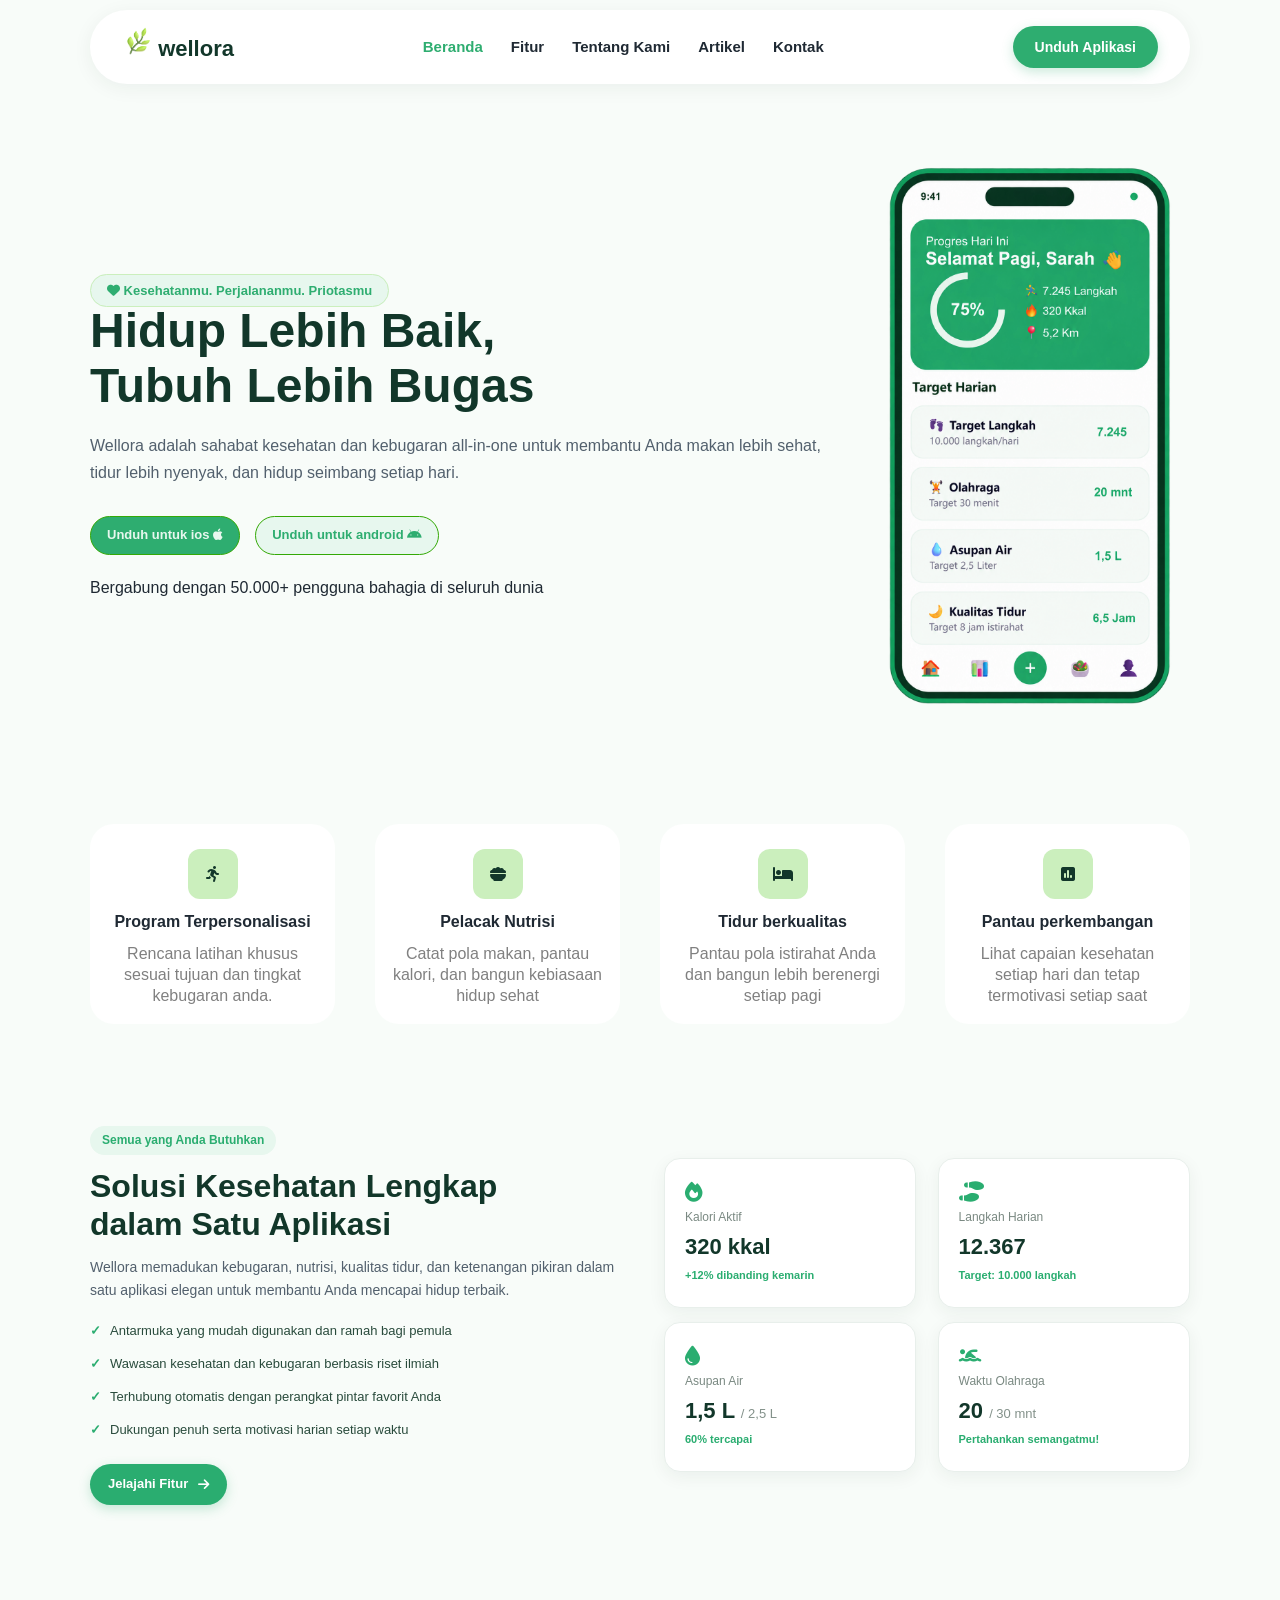
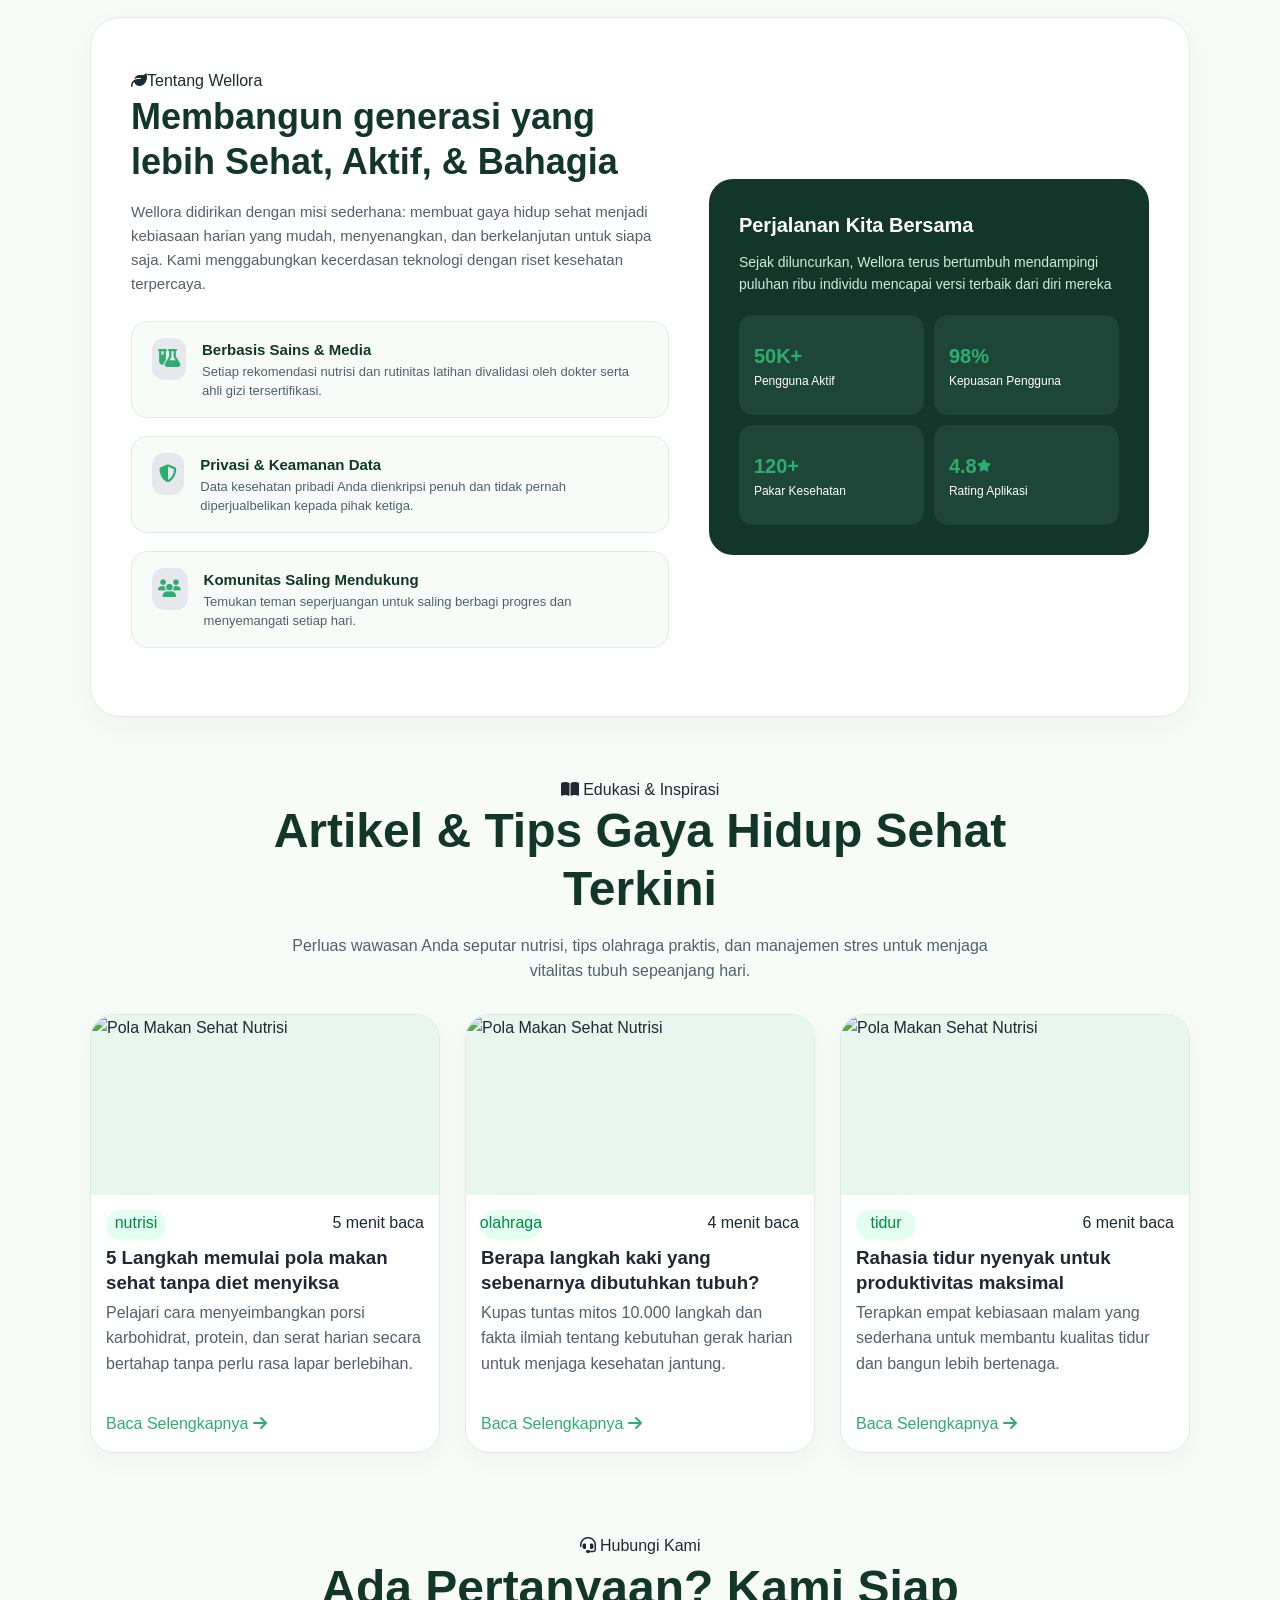
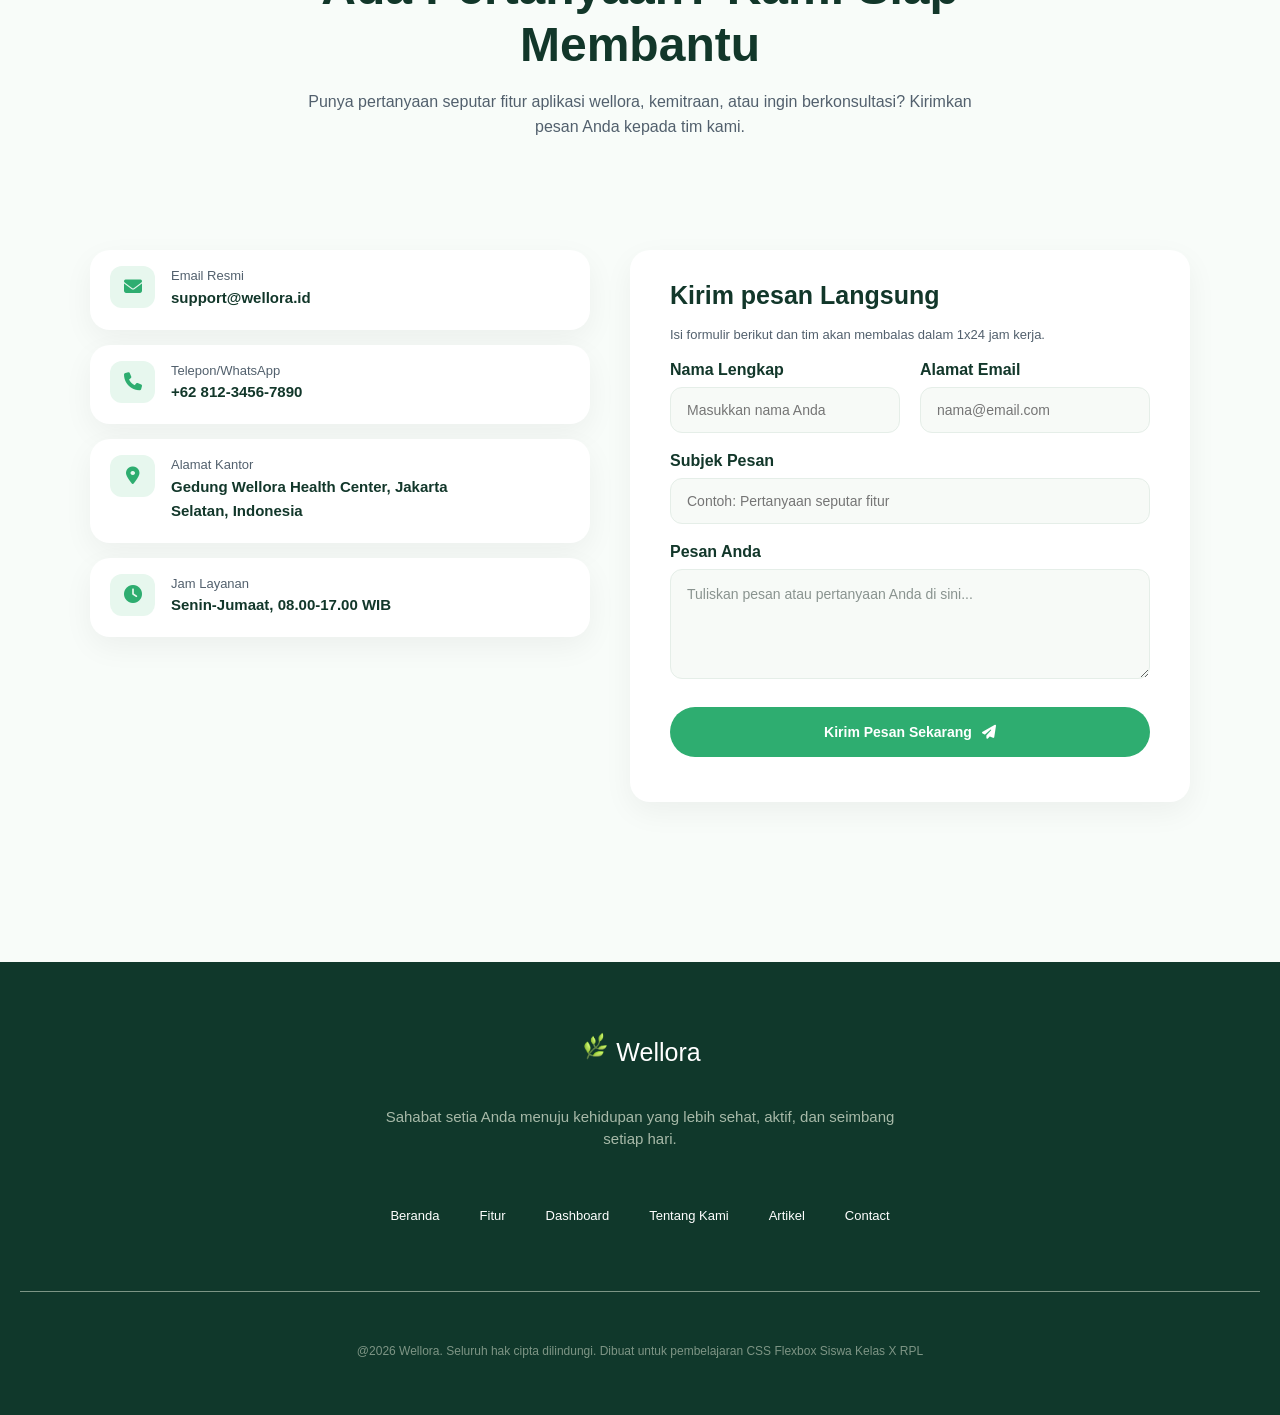
==== commit e8e01fb5: "final commit update 2" ====
--- a/index.html
+++ b/index.html
@@ -18,7 +18,7 @@
     <!-- Header -->
     <header>
       <!-- Logo -->
-      <a href="#" class="nav-logo">
+      <a href="#beranda" class="nav-logo">
         <span class="nav-logo-icon">
           <img
             src="assets/logo wellora.png"
@@ -31,7 +31,7 @@
       </a>
 
       <!-- Menu -->
-      <nav class="nav-menu" id="beranda">
+      <nav class="nav-menu" aria-label="Navigasi utama">
         <a href="#beranda" class="nav-item active">Beranda</a>
         <a href="#feature" class="nav-item">Fitur</a>
         <a href="#tenkami" class="nav-item">Tentang Kami</a>
@@ -42,12 +42,12 @@
 
       <!-- Tombol -->
       <div class="nav-button">
-        <a href="#" class="btn-unduh">Unduh Aplikasi</a>
+        <a href="#contact" class="btn-unduh">Unduh Aplikasi</a>
       </div>
     </header>
 
     <!-- Hero -->
-    <section class="hero">
+    <section class="hero" id="beranda">
       <div class="text-hero">
         <span class="badge-hero"
           ><i class="fa-solid fa-heart"></i> Kesehatanmu. Perjalananmu.
@@ -66,10 +66,10 @@
         </p>
 
         <div class="button-hero">
-          <a class="btn-hero-1" href="#"
+          <a class="btn-hero-1" href="#contact"
             >Unduh untuk ios <i class="fa-brands fa-apple"></i>
           </a>
-          <a class="btn-hero-2" href="#"
+          <a class="btn-hero-2" href="#contact"
             >Unduh untuk android
             <i class="fa-brands fa-android"></i>
           </a>
@@ -132,7 +132,7 @@
                 <li>Terhubung otomatis dengan perangkat pintar favorit Anda</li>
                 <li>Dukungan penuh serta motivasi harian setiap waktu</li>
             </ul>
-            <a href="#" class="solusi-button">Jelajahi Fitur <i class="fa-solid fa-arrow-right" aria-hidden="true"></i></a>
+            <a href="#feature" class="solusi-button">Jelajahi Fitur <i class="fa-solid fa-arrow-right" aria-hidden="true"></i></a>
         </div>
         <div class="solusi-grid">
             <article class="solusi-card">
@@ -300,16 +300,16 @@
             </div>
             <div class="article-content">
               <div class="article-meta">
-                <span class="article-tag">nutrisi</span>
-                <span>5 menit baca</span>
-              </div>
-              <h3 class="article-title">
-                5 Langkah memulai pola makan sehat tanpa diet menyiksa
-              </h3>
-              <p class="article-snippet">
-                Pelajari cara menyeimbangkan porsi karbohidrat, protein, dan serat harian secara bertahap tanpa perlu rasa lapar berlebihan.
-              </p>
-              <a href="" class="article-link">
+                  <span class="article-tag">olahraga</span>
+                  <span>4 menit baca</span>
+                </div>
+                <h3 class="article-title">
+                  Berapa langkah kaki yang sebenarnya dibutuhkan tubuh?
+                </h3>
+                <p class="article-snippet">
+                  Kupas tuntas mitos 10.000 langkah dan fakta ilmiah tentang kebutuhan gerak harian untuk menjaga kesehatan jantung.
+                </p>
+                <a href="berita.html" class="article-link">
                 Baca Selengkapnya
                 <i class="fa-solid fa-arrow-right"></i>
               </a>
@@ -324,16 +324,16 @@
             </div>
             <div class="article-content">
               <div class="article-meta">
-                <span class="article-tag">nutrisi</span>
-                <span>5 menit baca</span>
-              </div>
-              <h3 class="article-title">
-                5 Langkah memulai pola makan sehat tanpa diet menyiksa
-              </h3>
-              <p class="article-snippet">
-                Pelajari cara menyeimbangkan porsi karbohidrat, protein, dan serat harian secara bertahap tanpa perlu rasa lapar berlebihan.
-              </p>
-              <a href="" class="article-link">
+                  <span class="article-tag">tidur</span>
+                  <span>6 menit baca</span>
+                </div>
+                <h3 class="article-title">
+                  Rahasia tidur nyenyak untuk produktivitas maksimal
+                </h3>
+                <p class="article-snippet">
+                  Terapkan empat kebiasaan malam yang sederhana untuk membantu kualitas tidur dan bangun lebih bertenaga.
+                </p>
+                <a href="berita.html" class="article-link">
                 Baca Selengkapnya
                 <i class="fa-solid fa-arrow-right"></i>
               </a>
@@ -399,38 +399,41 @@
     <div class="kirimepesan">
       <h1>Kirim pesan Langsung</h1>
       <p>Isi formulir berikut dan tim akan membalas dalam 1x24 jam kerja.</p>
+      <form id="formKontak">
       <div class="nama">
         <div class="namalengkap">
-          <h2>Nama Lengkap</h2>
-          <input type="text" placeholder="Masukkan nama Anda">
+          <label for="namaLengkap">Nama Lengkap</label>
+          <input id="namaLengkap" name="nama" type="text" placeholder="Masukkan nama Anda" required>
         </div>
           <div class="alamatemail">
-            <h2>Alamat Email</h2>
-            <input type="email" placeholder="nama@email.com">
+            <label for="alamatEmail">Alamat Email</label>
+            <input id="alamatEmail" name="email" type="email" placeholder="nama@email.com" required>
           </div>
         </div>
           <div class="subjek">
             <div class="subjekpesan">
-              <h2>Subjek Pesan</h2>
-              <input type="text" placeholder="Contoh: Pertanyaan seputar fitur">
+              <label for="subjekPesan">Subjek Pesan</label>
+              <input id="subjekPesan" name="subjek" type="text" placeholder="Contoh: Pertanyaan seputar fitur" required>
             </div>
             <div class="pesan">
               <div class="pesananda">
-                <h2>Pesan Anda</h2>
-                <textarea placeholder="Tuliskan pesan atau pertanyaan Anda di sini..."></textarea>
+                <label for="pesanAnda">Pesan Anda</label>
+                <textarea id="pesanAnda" name="pesan" placeholder="Tuliskan pesan atau pertanyaan Anda di sini..." required></textarea>
               </div>
             </div>
           </div>
       
-      <div class="btnpesan">
-        <p>Kirim Pesan Sekarang <i class="fa-solid fa-paper-plane"></i></p>
-      </div>
+      <button type="submit" class="btnpesan">
+        Kirim Pesan Sekarang <i class="fa-solid fa-paper-plane"></i>
+      </button>
+      <p id="statusPesan" role="status" aria-live="polite"></p>
+      </form>
     </div>
     </section>
 
     <!-- Footer -->
     <footer>
-    <a href="#">
+    <a href="#beranda">
      <span>
       <img src="assets/logo wellora.png" alt="icon wellora" width="30" height="30">
      </span>
@@ -438,12 +441,12 @@
     </a>
     <p>Sahabat setia Anda menuju kehidupan yang lebih sehat, aktif, dan seimbang <br> setiap hari.</p>
       <nav>
-      <a href="#" class="navfooter">Beranda</a>
-      <a href="#" class="navfooter">Fitur</a>
-      <a href="#" class="navfooter">Dashboard</a>
-      <a href="#" class="navfooter">Tentang Kami</a>
-      <a href="#" class="navfooter">Artikel</a>
-      <a href="#" class="navfooter">Contact</a>
+      <a href="#beranda" class="navfooter">Beranda</a>
+      <a href="#feature" class="navfooter">Fitur</a>
+      <a href="#feature" class="navfooter">Dashboard</a>
+      <a href="#tenkami" class="navfooter">Tentang Kami</a>
+      <a href="#artikel" class="navfooter">Artikel</a>
+      <a href="#contact" class="navfooter">Contact</a>
       </nav>
       <hr class="hrfooter">
       <p class="footerp">@2026 Wellora. Seluruh hak cipta dilindungi. Dibuat untuk pembelajaran CSS Flexbox Siswa Kelas X RPL</p>
@@ -474,6 +477,15 @@
         // bergulir halus ke bagian paling atas
       })
     }
+
+    const formKontak = document.getElementById('formKontak');
+    const statusPesan = document.getElementById('statusPesan');
+
+    formKontak.addEventListener('submit', function(event) {
+      event.preventDefault();
+      statusPesan.textContent = 'Pesan berhasil disiapkan. Terima kasih telah menghubungi Wellora!';
+      formKontak.reset();
+    });
   </script>
 </body>
 </html>
--- a/style.css
+++ b/style.css
@@ -205,7 +205,7 @@
 
 /* Card atau Box */
 .box {
-  width: 600px;
+  width: 100%;
   height: 200px;
   border-radius: 24px;
   background-color: white;
@@ -590,7 +590,7 @@
   width: 100%;
   height: 100%;
   object-fit: cover;
-  transition: transform 0.3sx  ease;
+  transition: transform 0.3s ease;
 }
 
 .article-card:hover .article-img{
@@ -628,7 +628,9 @@
 
 .article-snippet{
   margin-bottom: 5px;
-  font-size: 1px;
+  font-size: 14px;
+  color: var(--warna-text-desc);
+  line-height: 1.5;
   margin-top: 2px;
 }
 
@@ -716,7 +718,8 @@
 }
 
 .kirimepesan {
-  width: 1000px;
+  width: 100%;
+  max-width: 620px;
   gap: 16px;
   background-color: white;
   padding: 30px 40px;
@@ -744,12 +747,15 @@
   gap: 20px;
 }
 
-.namalengkap h2 {
+.namalengkap label,
+.alamatemail label,
+.subjekpesan label,
+.pesananda label {
   font-size: 16px;
   color: var(--warna-hijau-gelap);
   line-height: 1.2;
   font-weight: 800;
-  margin-bottom: 5px;
+  margin-bottom: 8px;
 }
 
 .alamatemail h2 {
@@ -769,7 +775,7 @@
     font-family: Arial, sans-serif;
     font-size: 14px;
     box-sizing: border-box;
-    width: 250px;
+    width: 100%;
 }
 
 textarea {
@@ -792,7 +798,13 @@
     font-family: Arial, sans-serif;
     font-size: 14px;
     box-sizing: border-box;
-    width: 235px;
+    width: 100%;
+}
+
+.namalengkap,
+.alamatemail {
+  flex: 1;
+  min-width: 0;
 }
 
 .subjek {
@@ -817,7 +829,7 @@
     font-family: Arial, sans-serif;
     font-size: 14px;
     box-sizing: border-box;
-    width: 500px;
+    width: 100%;
 }
 
 .pesananda h2 {
@@ -848,10 +860,21 @@
 }
 
 .btnpesan {
+  width: 100%;
   margin-top: 20px;
   background-color: #2ead70;
+  color: white;
   text-align: center;
   border-radius: 30px;
+  padding: 17px 30px;
+  border: none;
+  font-weight: 700;
+  font-size: 14px;
+  cursor: pointer;
+  display: flex;
+  justify-content: center;
+  align-items: center;
+  gap: 10px;
 }
 
 .btnpesan:hover {
@@ -860,18 +883,6 @@
   transition: transform 0.2s ease;
 }
 
-
-.btnpesan p {
-  color: white;
-  border-radius: 25px;
-  padding: 17px 30px;
-  border: none;
-  font-weight: 700;
-  font-size: 14px;
-  display: flex;
-  justify-content: center;
-  gap: 10px;
-}
 
 .line {
   width: 90%;
@@ -960,3 +971,134 @@
   background-color: var(--warna-hijau-gelap);
   transform: translateY(-3px);
 }
+
+@media (max-width: 900px) {
+  header {
+    align-items: center;
+    flex-wrap: wrap;
+    gap: 14px;
+  }
+
+  .nav-menu {
+    width: 100%;
+    order: 3;
+    justify-content: center;
+    flex-wrap: wrap;
+    gap: 12px 20px;
+  }
+
+  .hero,
+  .about,
+  .card {
+    flex-direction: column;
+  }
+
+  .text-hero,
+  .gambar-hero,
+  .about-kiri,
+  .about-kanan,
+  .solusi-copy,
+  .solusi-grid {
+    width: 100%;
+  }
+
+  .gambar-hero {
+    text-align: center;
+  }
+
+  .solusi {
+    flex-direction: column;
+  }
+
+  .articles-grid {
+    grid-template-columns: repeat(2, 1fr);
+  }
+
+  .line {
+    flex-direction: column;
+  }
+
+  .linevalues,
+  .kirimepesan {
+    max-width: none;
+  }
+
+  .card {
+    display: grid;
+    grid-template-columns: repeat(2, 1fr);
+  }
+}
+
+@media (max-width: 600px) {
+  header,
+  .hero,
+  .about,
+  .card,
+  .solusi,
+  .artikel,
+  .hubkami,
+  .line {
+    width: calc(100% - 32px);
+  }
+
+  header {
+    padding: 14px 18px;
+  }
+
+  .nav-button {
+    margin-left: auto;
+  }
+
+  .btn-unduh {
+    padding: 8px 14px;
+  }
+
+  .judul-hero,
+  .artikel h1,
+  .hubkami h1 {
+    font-size: 36px;
+  }
+
+  .button-hero,
+  .nama {
+    flex-direction: column;
+  }
+
+  .btn-hero-1,
+  .btn-hero-2 {
+    width: 100%;
+    text-align: center;
+  }
+
+  .card,
+  .articles-grid,
+  .solusi-grid {
+    grid-template-columns: 1fr;
+  }
+
+  .solusi-card {
+    width: 100%;
+  }
+
+  .about {
+    padding: 30px 20px;
+  }
+
+  .card-about-kanan {
+    display: grid;
+    grid-template-columns: repeat(2, minmax(0, 1fr));
+  }
+
+  .card-item {
+    width: 100%;
+  }
+
+  .kirimepesan {
+    padding: 24px 20px;
+  }
+
+  footer nav {
+    flex-wrap: wrap;
+    gap: 12px 20px;
+  }
+}
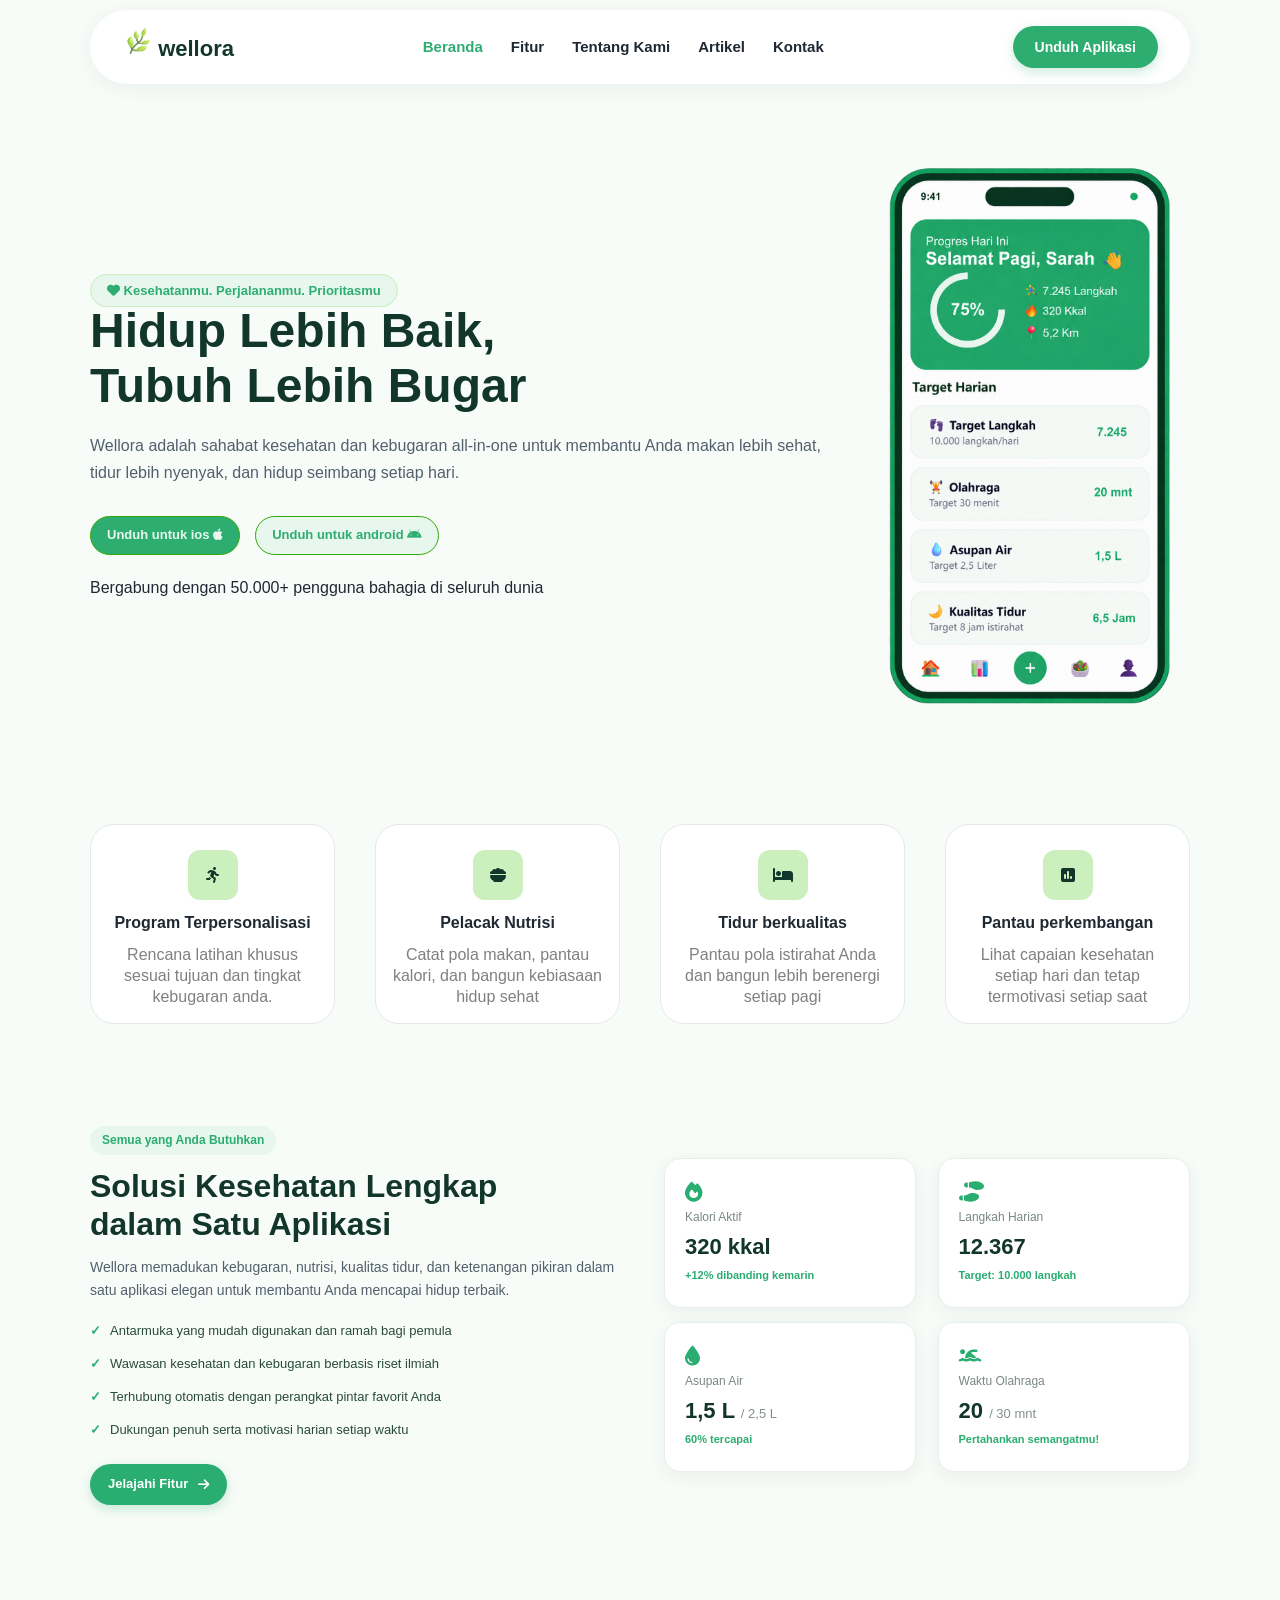
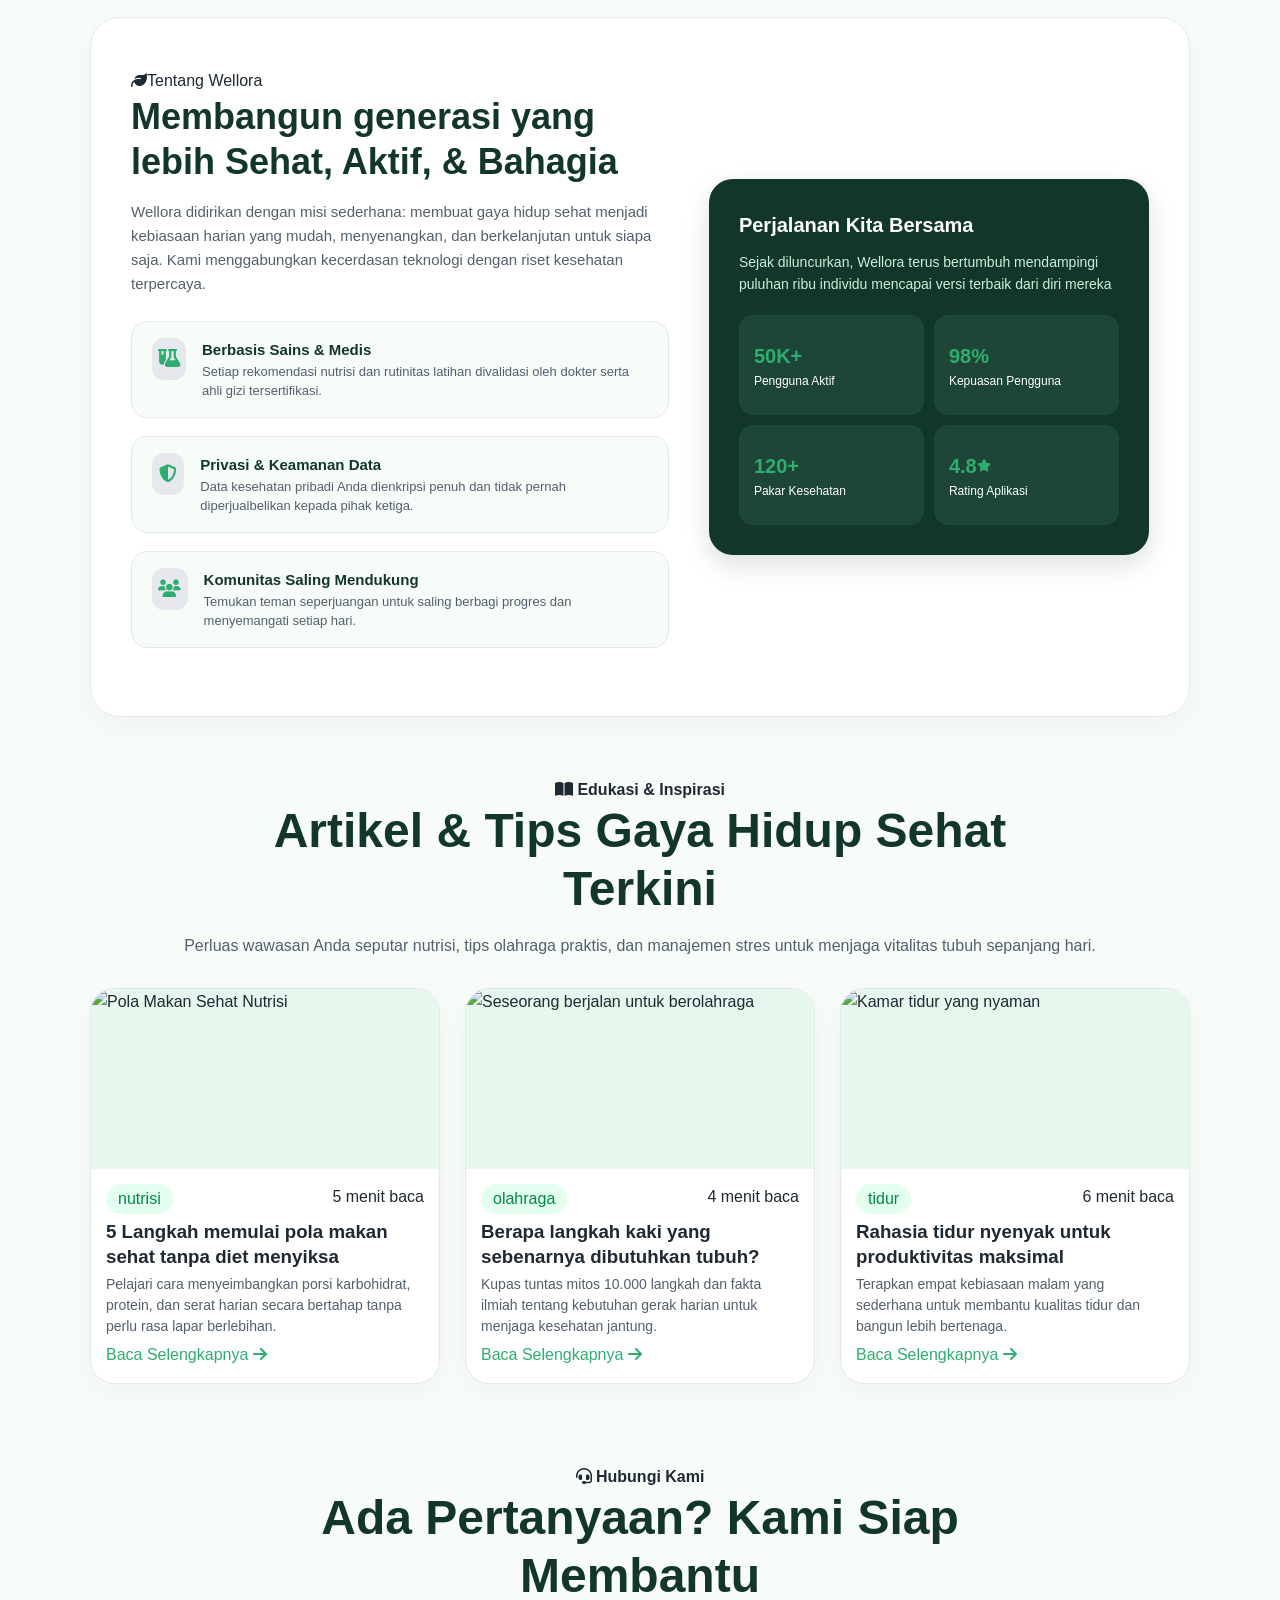
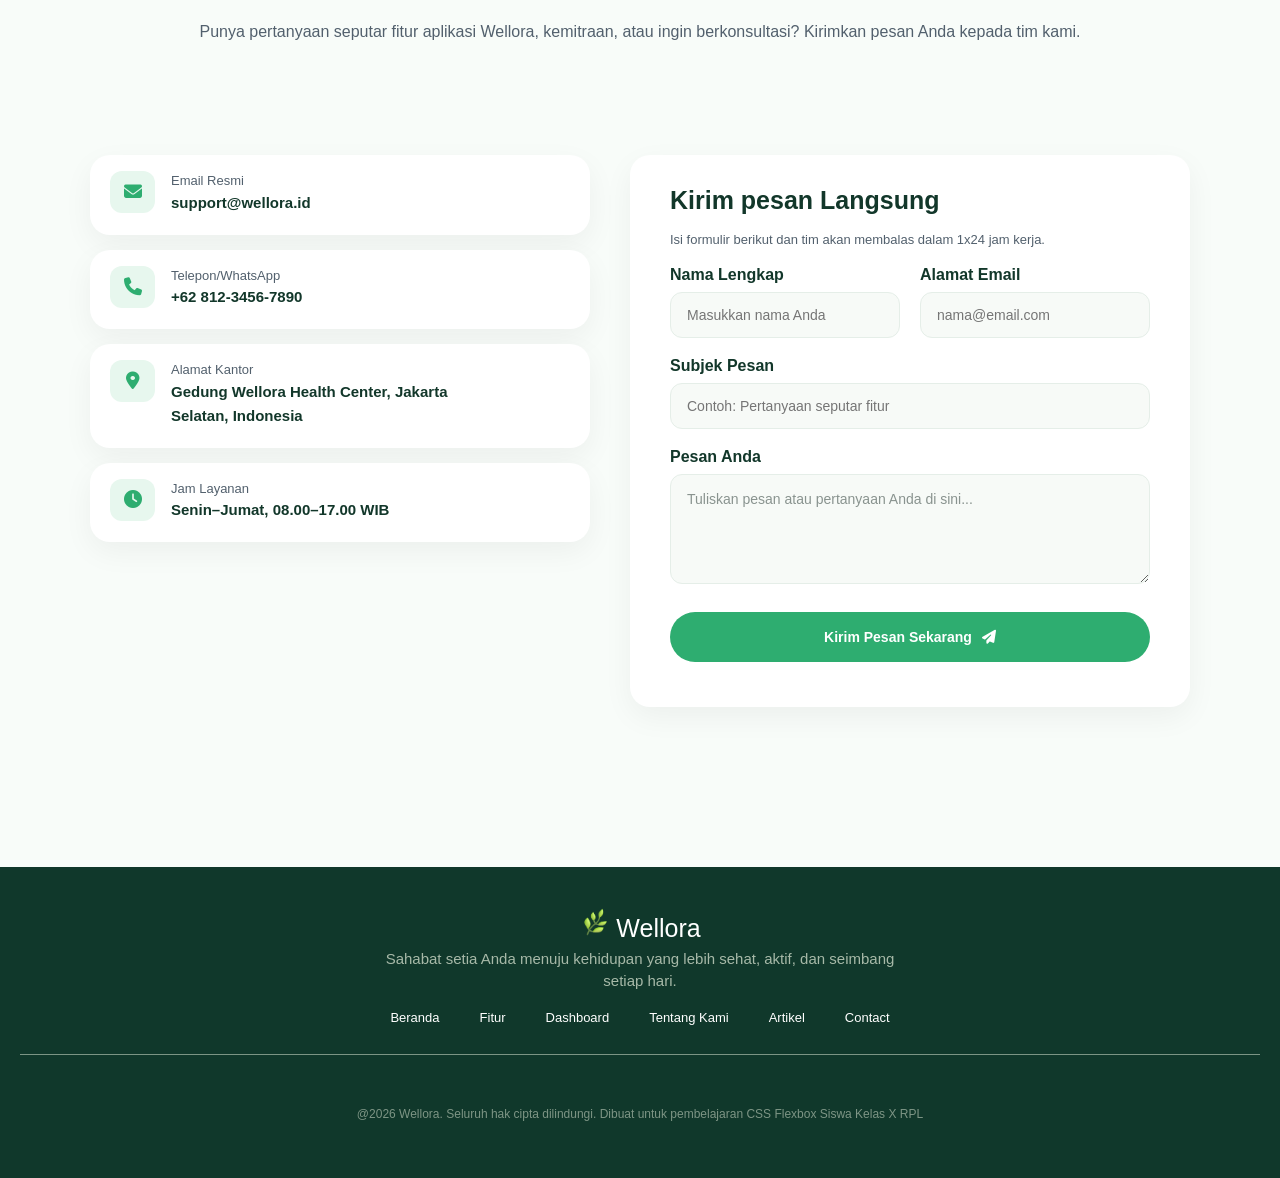
==== commit f58cdd0b: "final commit update 4" ====
--- a/index.html
+++ b/index.html
@@ -1,5 +1,5 @@
 <!doctype html>
-<html lang="en">
+<html lang="id">
   <head>
     <meta charset="UTF-8" />
     <meta name="viewport" content="width=device-width, initial-scale=1.0" />
@@ -51,12 +51,12 @@
       <div class="text-hero">
         <span class="badge-hero"
           ><i class="fa-solid fa-heart"></i> Kesehatanmu. Perjalananmu.
-          Priotasmu</span
+          Prioritasmu</span
         >
 
         <h1 class="judul-hero">
           Hidup Lebih Baik,<br />
-          Tubuh Lebih Bugas
+          Tubuh Lebih Bugar
         </h1>
 
         <p class="deskripsi-hero">
@@ -184,7 +184,7 @@
               <i class="fa-solid fa-flask-vial"></i>
             </div>
             <div class="value-text">
-              <div class="value-title">Berbasis Sains & Media</div>
+              <div class="value-title">Berbasis Sains & Medis</div>
               <div class="value-desc">
                 Setiap rekomendasi nutrisi dan rutinitas latihan divalidasi oleh
                 dokter serta ahli gizi tersertifikasi.
@@ -264,7 +264,7 @@
          <i class="fa-solid fa-book-open"></i> Edukasi & Inspirasi
          </span>
          <h1>Artikel & Tips Gaya Hidup Sehat<br>Terkini</h1>
-         <p>Perluas wawasan Anda seputar nutrisi, tips olahraga praktis, dan manajemen stres untuk menjaga<br>vitalitas tubuh sepeanjang hari.</p>
+         <p>Perluas wawasan Anda seputar nutrisi, tips olahraga praktis, dan manajemen stres untuk menjaga vitalitas tubuh sepanjang hari.</p>
         </div>
 
         <!-- 3 CARD -->
@@ -296,7 +296,7 @@
             <!-- Artikel 2 -->
            <div class="article-card">
             <div class="article-img-box">
-              <img src="https://images.unsplash.com/photo-1476480862126-209bfaa8edc8?q=80&w=2940&auto=format&fit=crop&ixlib=rb-4.1.0&ixid=NHwxMjA3fDA%3D" alt="Pola Makan Sehat Nutrisi" class="article-img" width="600">
+              <img src="https://images.unsplash.com/photo-1476480862126-209bfaa8edc8?q=80&w=2940&auto=format&fit=crop&ixlib=rb-4.1.0&ixid=NHwxMjA3fDA%3D" alt="Seseorang berjalan untuk berolahraga" class="article-img" width="600">
             </div>
             <div class="article-content">
               <div class="article-meta">
@@ -309,7 +309,7 @@
                 <p class="article-snippet">
                   Kupas tuntas mitos 10.000 langkah dan fakta ilmiah tentang kebutuhan gerak harian untuk menjaga kesehatan jantung.
                 </p>
-                <a href="berita.html" class="article-link">
+                <a href="detail-artikel2.html" class="article-link">
                 Baca Selengkapnya
                 <i class="fa-solid fa-arrow-right"></i>
               </a>
@@ -320,7 +320,7 @@
             <!-- Artikel 3 -->
            <div class="article-card">
             <div class="article-img-box">
-              <img src="https://images.unsplash.com/photo-1541781774459-bb2af2f05b55?q=80&w=2060&auto=format&fit=crop&ixlib=rb-4.1.0&ixid=NHwxMjA3fDA%3D" alt="Pola Makan Sehat Nutrisi" class="article-img" width="600">
+              <img src="https://images.unsplash.com/photo-1541781774459-bb2af2f05b55?q=80&w=2060&auto=format&fit=crop&ixlib=rb-4.1.0&ixid=NHwxMjA3fDA%3D" alt="Kamar tidur yang nyaman" class="article-img" width="600">
             </div>
             <div class="article-content">
               <div class="article-meta">
@@ -333,7 +333,7 @@
                 <p class="article-snippet">
                   Terapkan empat kebiasaan malam yang sederhana untuk membantu kualitas tidur dan bangun lebih bertenaga.
                 </p>
-                <a href="berita.html" class="article-link">
+                <a href="detail-artikel3.html" class="article-link">
                 Baca Selengkapnya
                 <i class="fa-solid fa-arrow-right"></i>
               </a>
@@ -351,7 +351,7 @@
       <i class="fa-solid fa-headset"></i> Hubungi Kami
     </span>
     <h1>Ada Pertanyaan? Kami Siap<br>Membantu</h1>
-    <p>Punya pertanyaan seputar fitur aplikasi wellora, kemitraan, atau ingin berkonsultasi? Kirimkan<br>pesan Anda kepada tim kami.</p>
+    <p>Punya pertanyaan seputar fitur aplikasi Wellora, kemitraan, atau ingin berkonsultasi? Kirimkan pesan Anda kepada tim kami.</p>
   </div>
     </section>
     <section class="help" id="contact">
@@ -390,7 +390,7 @@
         </div>
         <div class="linetext">
           <div class="linetitle">Jam Layanan</div>
-         <div class="linedesc">Senin-Jumaat, 08.00-17.00 WIB</div>
+         <div class="linedesc">Senin–Jumat, 08.00–17.00 WIB</div>
         </div>
        </div>
       </div>
@@ -483,9 +483,18 @@
 
     formKontak.addEventListener('submit', function(event) {
       event.preventDefault();
-      statusPesan.textContent = 'Pesan berhasil disiapkan. Terima kasih telah menghubungi Wellora!';
-      formKontak.reset();
+
+      const dataPesan = new FormData(formKontak);
+      const subjek = encodeURIComponent(dataPesan.get('subjek'));
+      const isi = encodeURIComponent(
+        `Nama: ${dataPesan.get('nama')}\nEmail: ${dataPesan.get('email')}\n\n${dataPesan.get('pesan')}`
+      );
+      window.location.href = `mailto:support@wellora.id?subject=${subjek}&body=${isi}`;
+
+      statusPesan.textContent = 'Draf email disiapkan. Tekan Kirim di aplikasi email Anda. Jika aplikasi email tidak terbuka, kirim pesan langsung ke support@wellora.id.';
     });
   </script>
+
+  <script src="wellora.js"></script>
 </body>
 </html>
--- a/style.css
+++ b/style.css
@@ -209,7 +209,7 @@
   height: 200px;
   border-radius: 24px;
   background-color: white;
-  border: 1px;
+  border: 1px solid #e5e9e8;
   padding-top: 30px;
   /* box-shadow: 0 4px 20px rgba(18, 55, 42, 0.06); */
   display: block;
@@ -463,7 +463,7 @@
   color: white;
   padding: 30px;
   border-radius: 24px;
-  box-shadow: 0, 10px, 25px, rgba(18, 55, 42, 0.15);
+  box-shadow: 0 10px 25px rgba(18, 55, 42, 0.15);
 }
 
 .title-about-kanan {
@@ -534,8 +534,8 @@
   justify-content: center;
 }
 
-.artikel span {
-  font-weight: 150px;
+.containerartikel > span {
+  font-weight: 600;
 }
 
 .artikel h1 {
@@ -546,10 +546,10 @@
   margin-bottom: 15px;
 }
 
-.artikel p {
+.containerartikel > p {
   font-size: var(--size-text-desc); 
   color: var(--warna-text-desc);
-  font-weight: 150px;
+  font-weight: 400;
   line-height: 1.6;
   padding-bottom: 30px;
 }
@@ -561,7 +561,7 @@
   grid-template-columns: repeat(3, 1fr);
   width: 100%;
   gap: 25px;
-  padding-bottom:20px
+  padding-bottom: 20px;
 }
 
 .article-card {
@@ -613,11 +613,12 @@
   color: #008947;
   border: none;
   border-radius: 16px;
-  width: 60px;
+  width: fit-content;
+  padding: 4px 12px;
   height: 30px;
   display: flex;
   justify-content: center;
-  align-content: center;
+  align-items: center;
 }
 
 .article-title{
@@ -653,8 +654,8 @@
   margin-bottom: 60px;
 }
 
-.hubkami span {
-  font-weight: 150px;
+.hubkami .containerhub > span {
+  font-weight: 600;
 }
 
 .hubkami h1 {
@@ -668,7 +669,7 @@
 .hubkami p {
   font-size: var(--size-text-desc);
   color: var(--warna-text-desc);
-  font-weight: 150px;
+  font-weight: 400;
   line-height: 1.6;
 } 
 
@@ -756,14 +757,6 @@
   line-height: 1.2;
   font-weight: 800;
   margin-bottom: 8px;
-}
-
-.alamatemail h2 {
-  font-size: 16px;
-  color: var(--warna-hijau-gelap);
-  line-height: 1.2;
-  font-weight: 800;
-  margin-bottom: 5px;
 }
 
 .namalengkap input {
@@ -812,14 +805,6 @@
   flex-direction: column;
 }
 
-.subjekpesan h2 {
-  font-size: 16px;
-  color: var(--warna-hijau-gelap);
-  line-height: 1.2;
-  font-weight: 800;
-  margin-bottom: 5px;
-}
-
 .subjekpesan input {
     padding: 14px 16px;
     margin-bottom: 18px;
@@ -830,14 +815,6 @@
     font-size: 14px;
     box-sizing: border-box;
     width: 100%;
-}
-
-.pesananda h2 {
-  font-size: 16px;
-  color: var(--warna-hijau-gelap);
-  line-height: 1.2;
-  font-weight: 800;
-  margin-bottom: 5px;
 }
 
 textarea {
@@ -898,13 +875,13 @@
 
 footer {
   margin-top: 100px;
-    width: 100%;
-    min-height: 310px;
-    background-color: #10382B;
-    box-sizing: border-box;
-    padding: 40px 20px;
-    text-align: center;
-    line-height: 100px;
+  width: 100%;
+  min-height: 310px;
+  background-color: #10382B;
+  box-sizing: border-box;
+  padding: 40px 20px;
+  text-align: center;
+  line-height: 1.6;
 }
 
 footer a{
